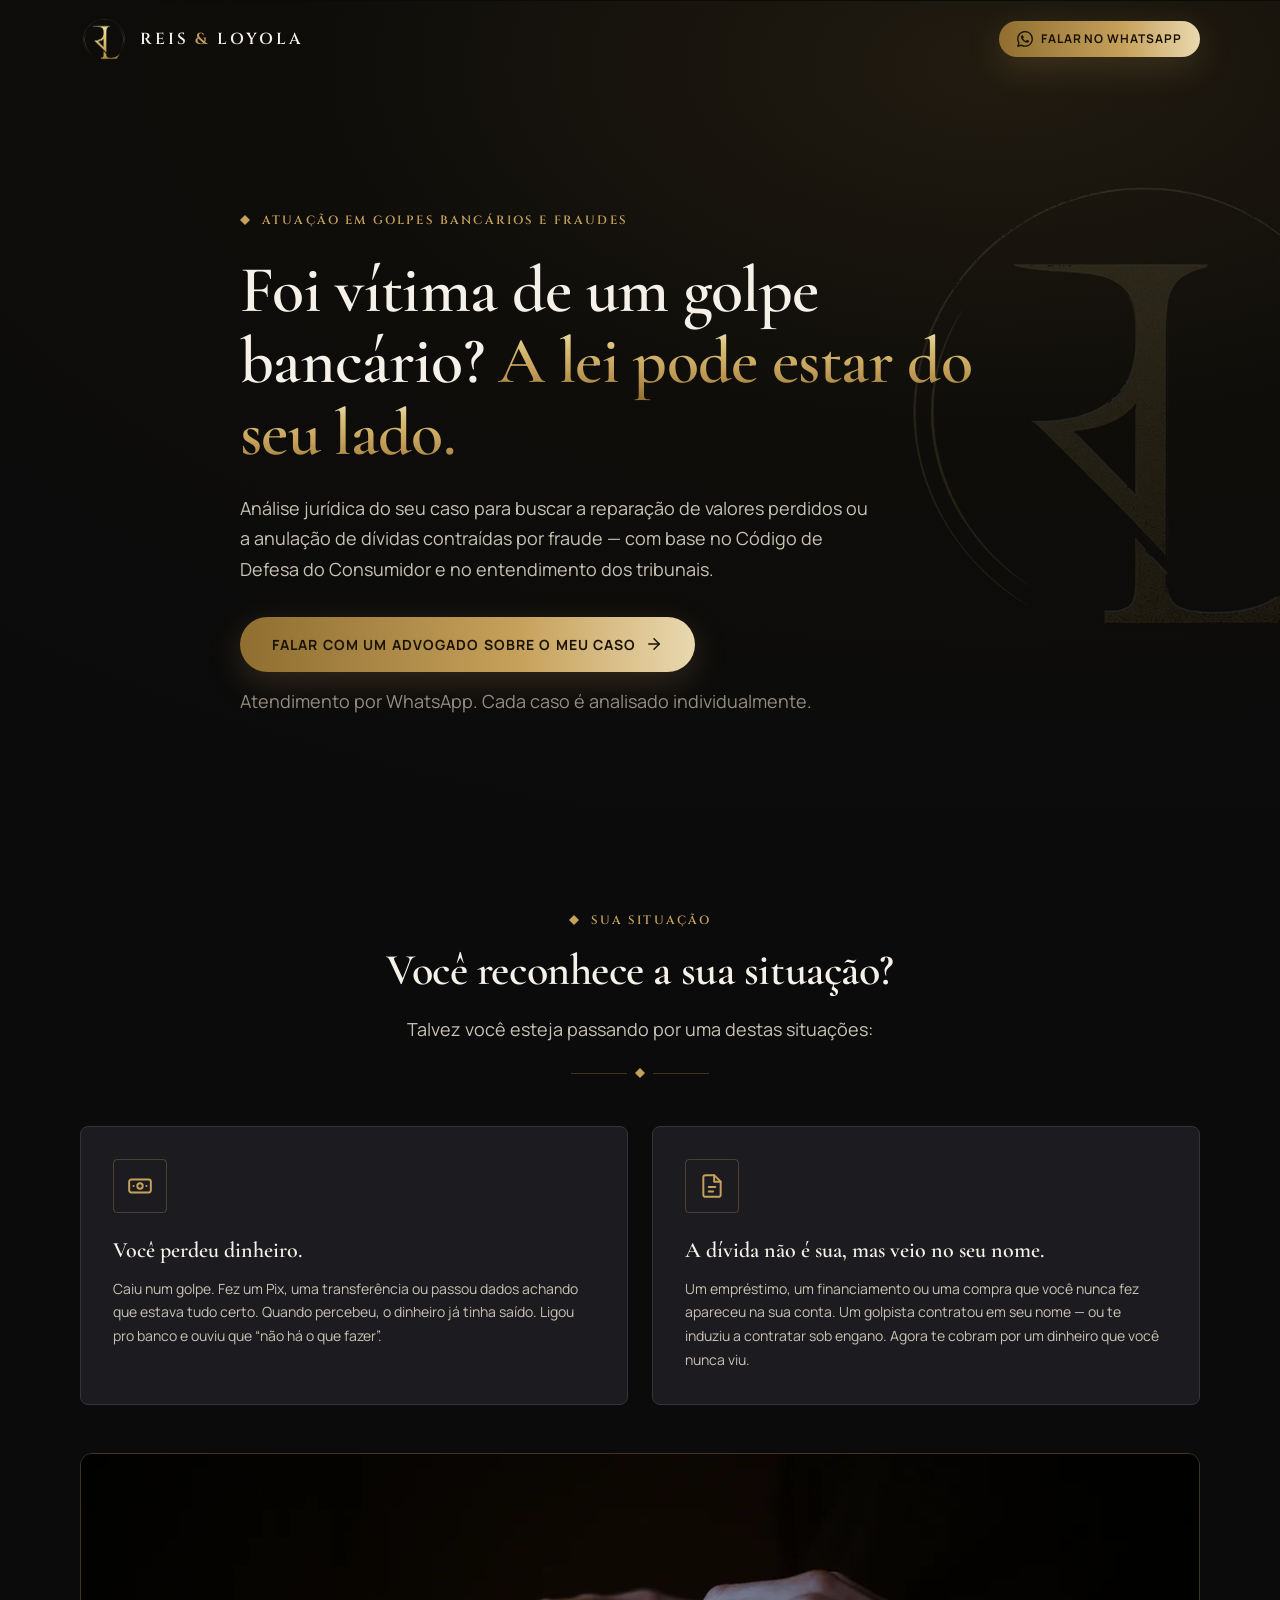
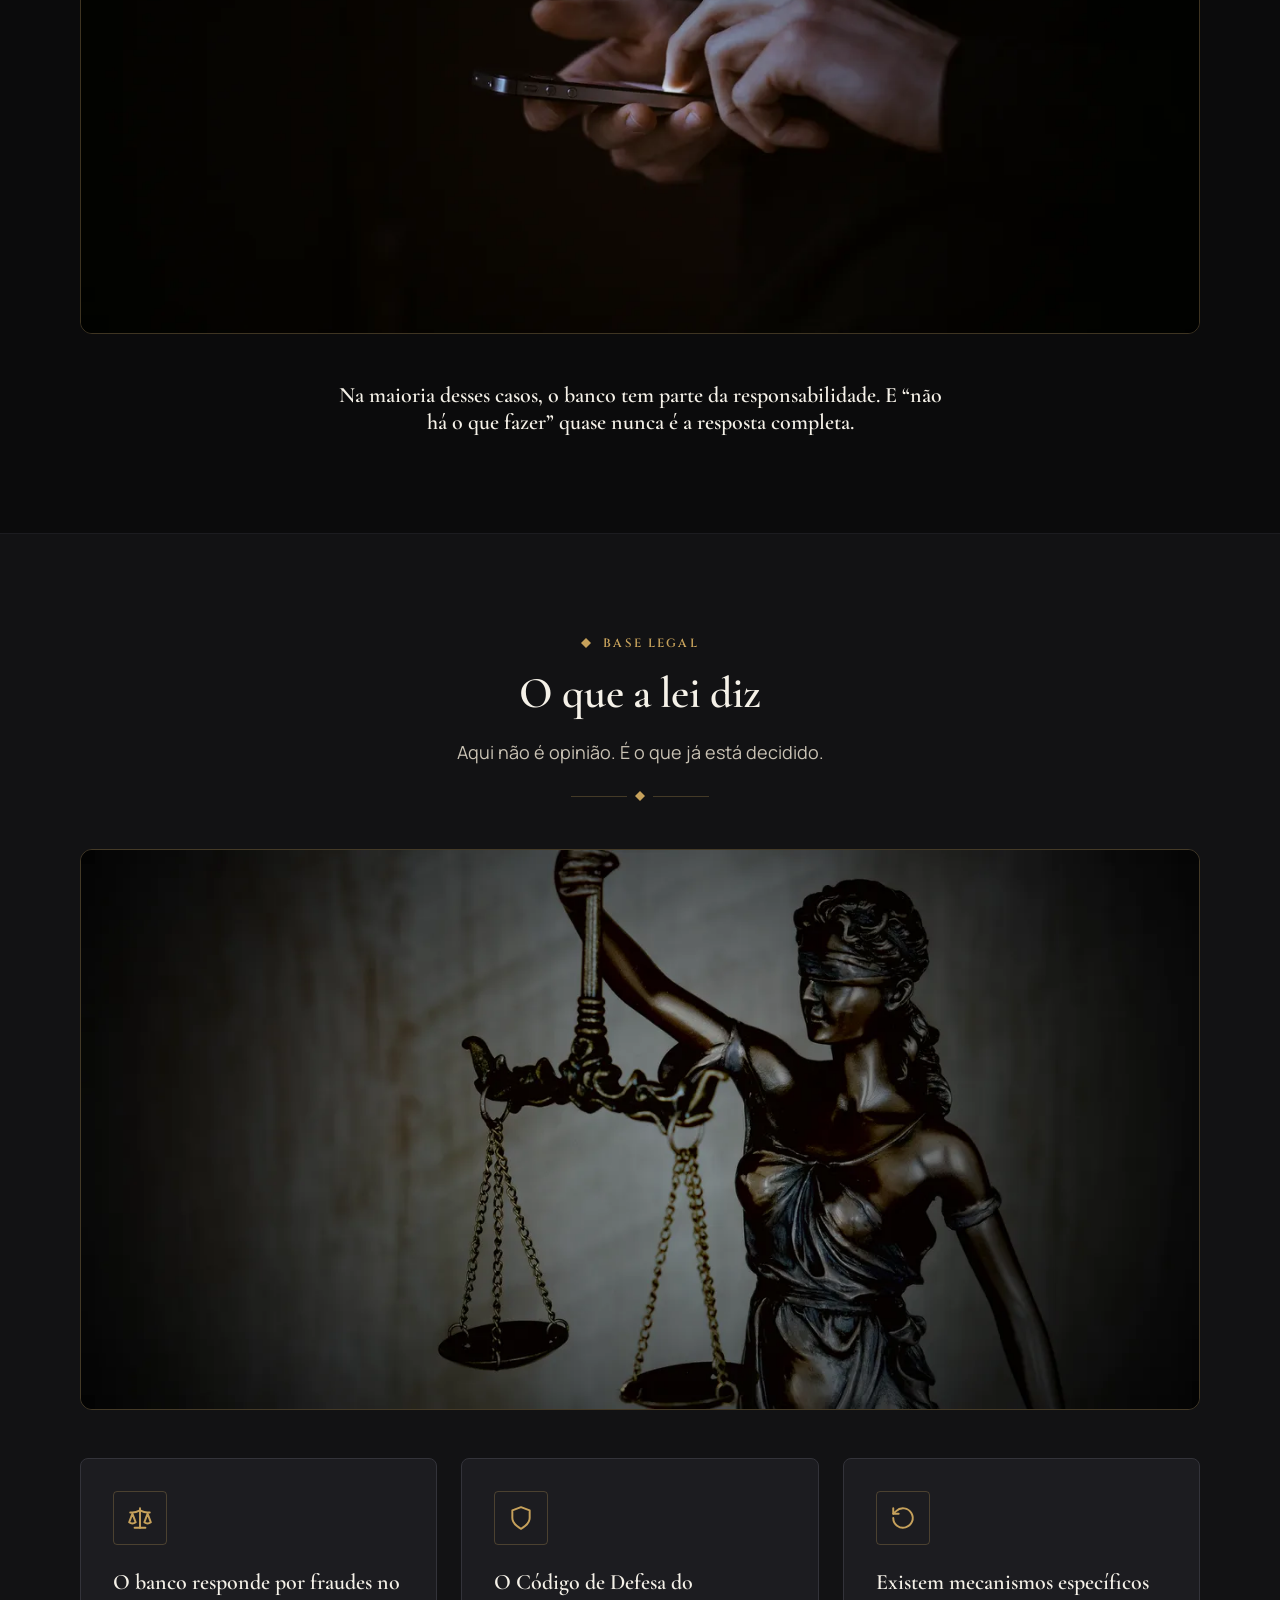
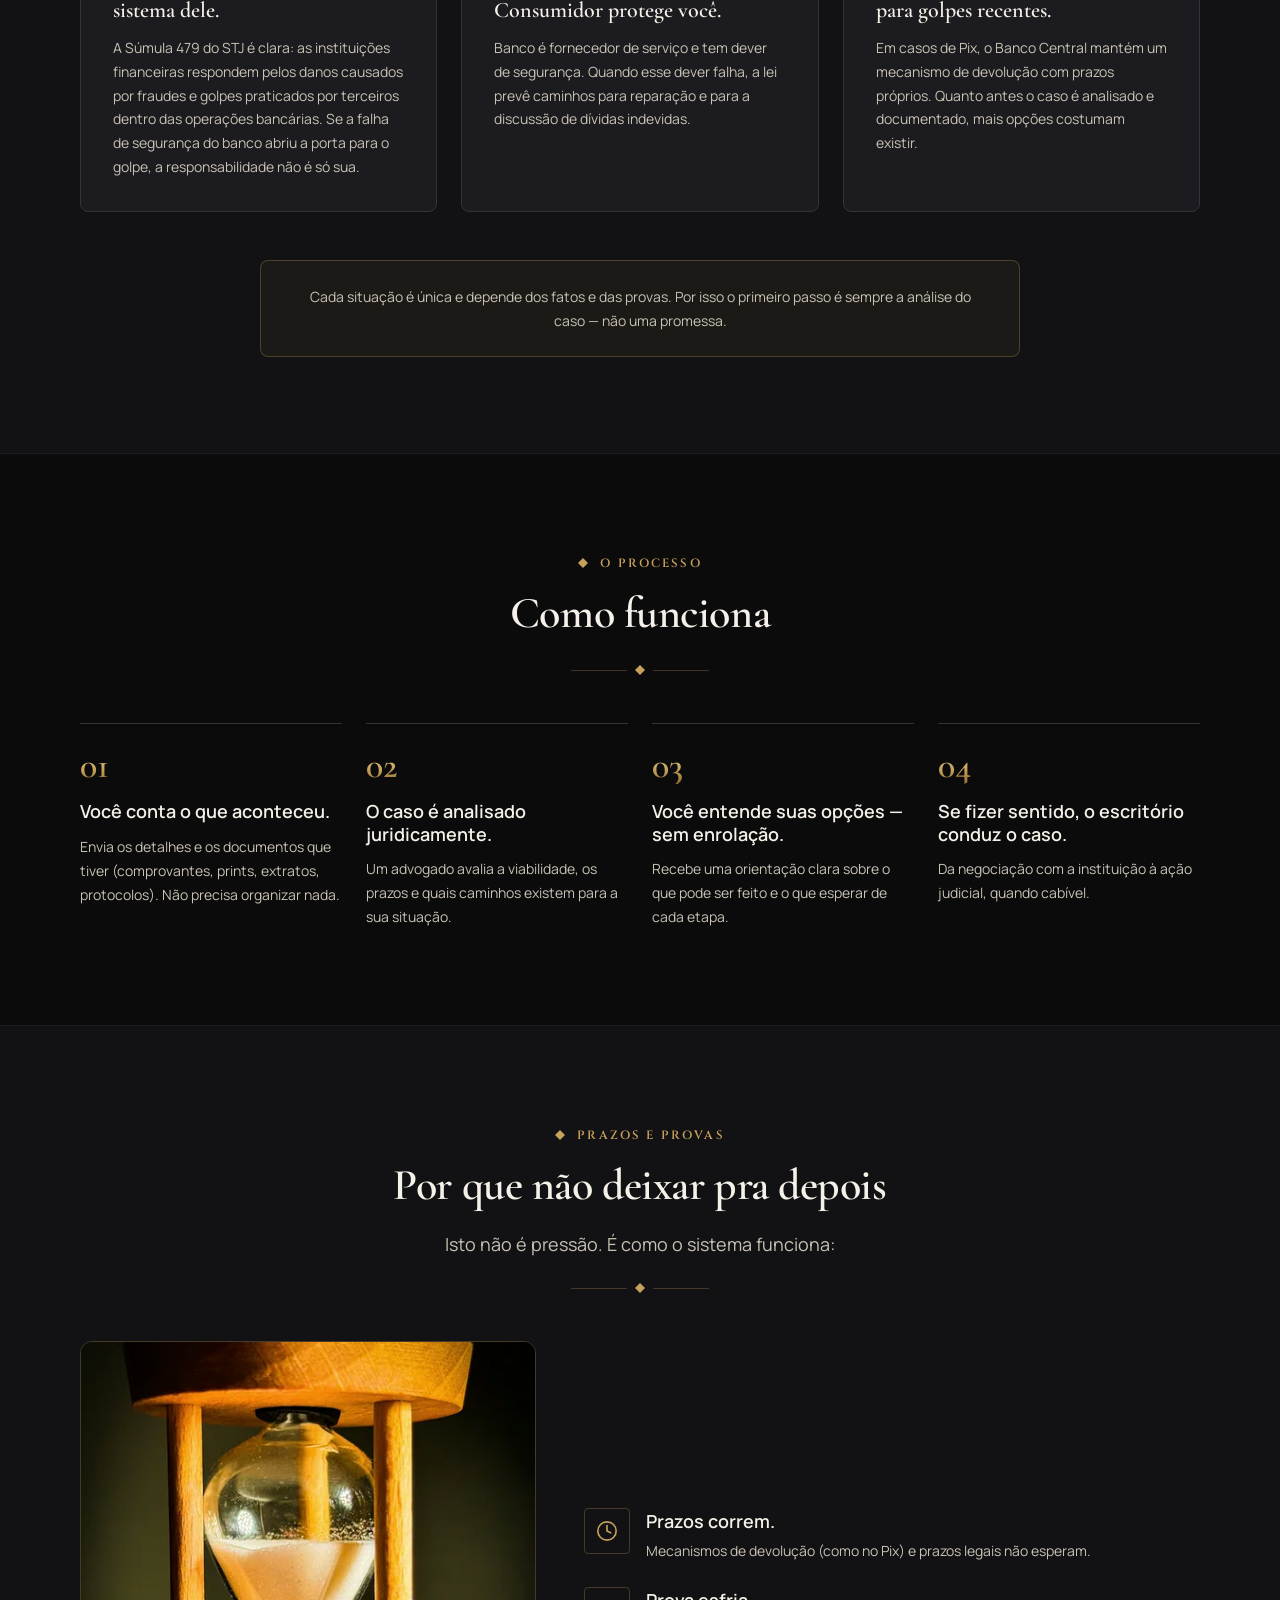
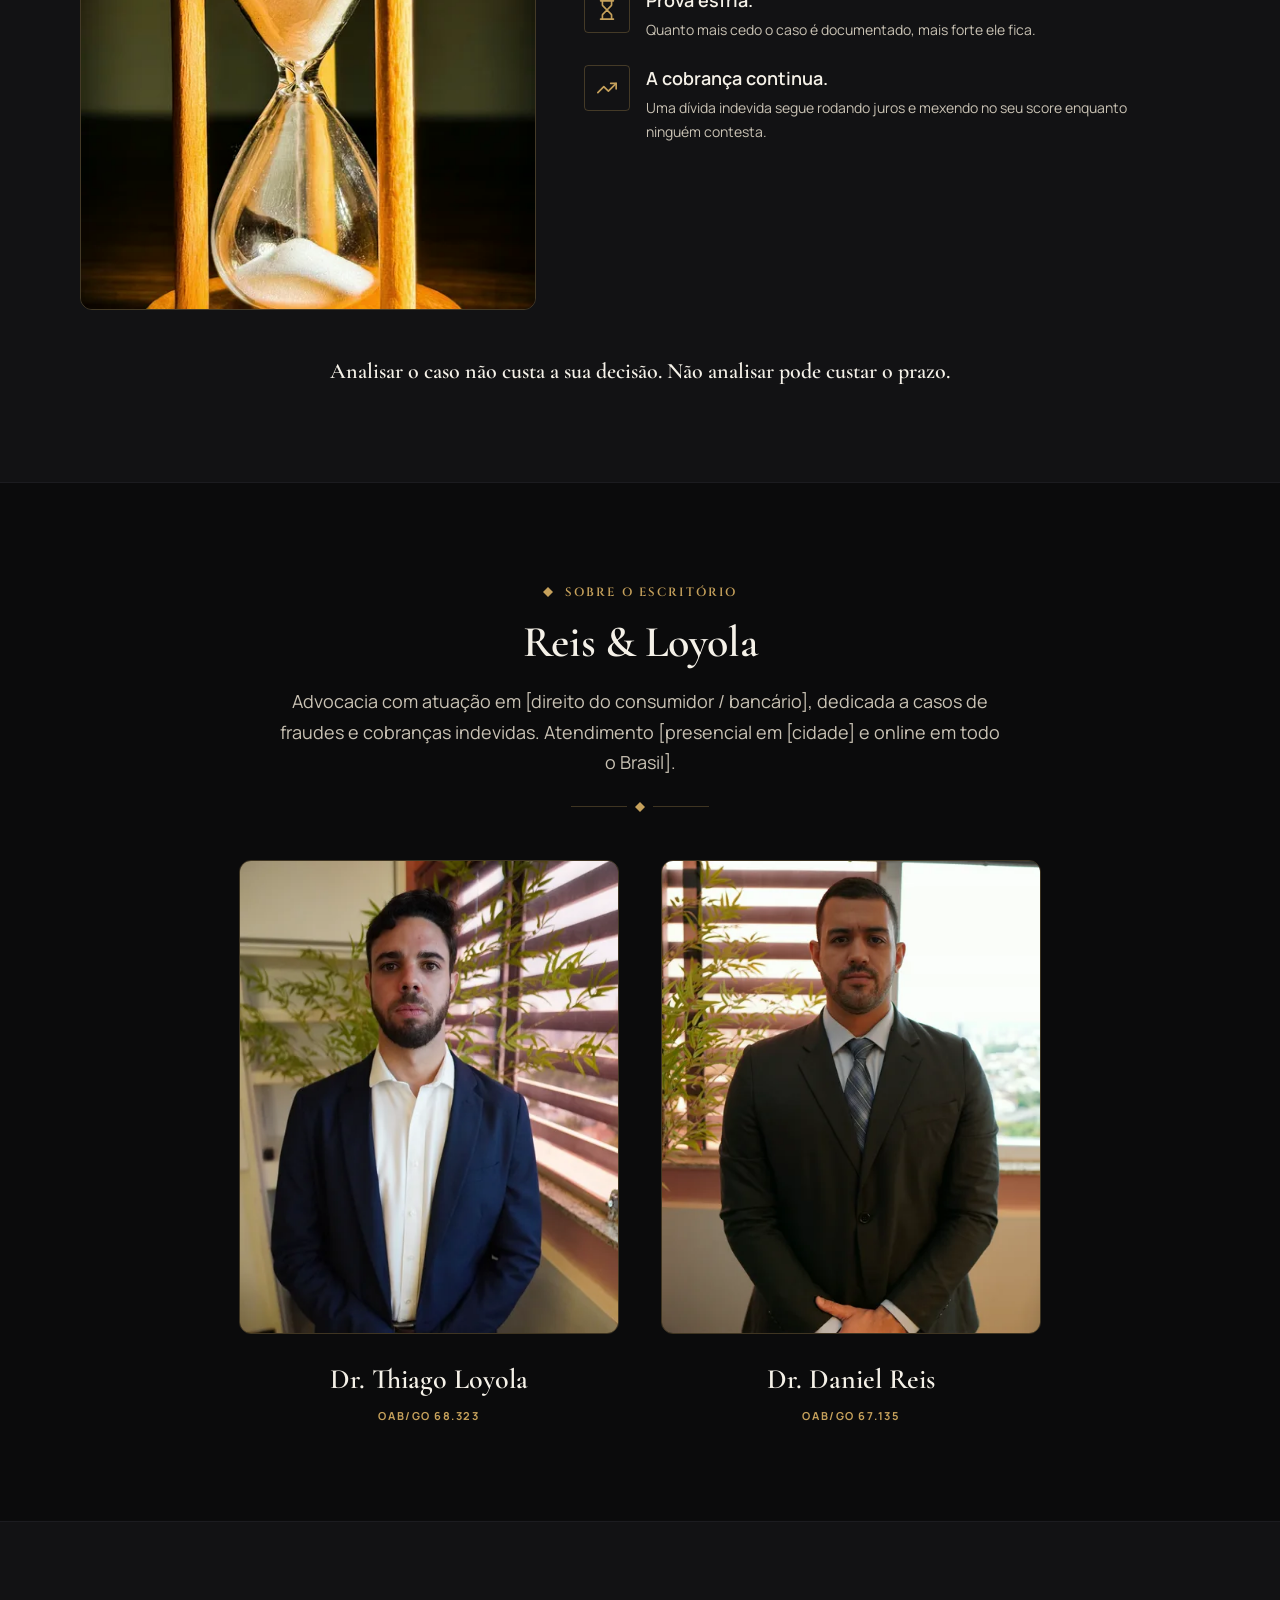
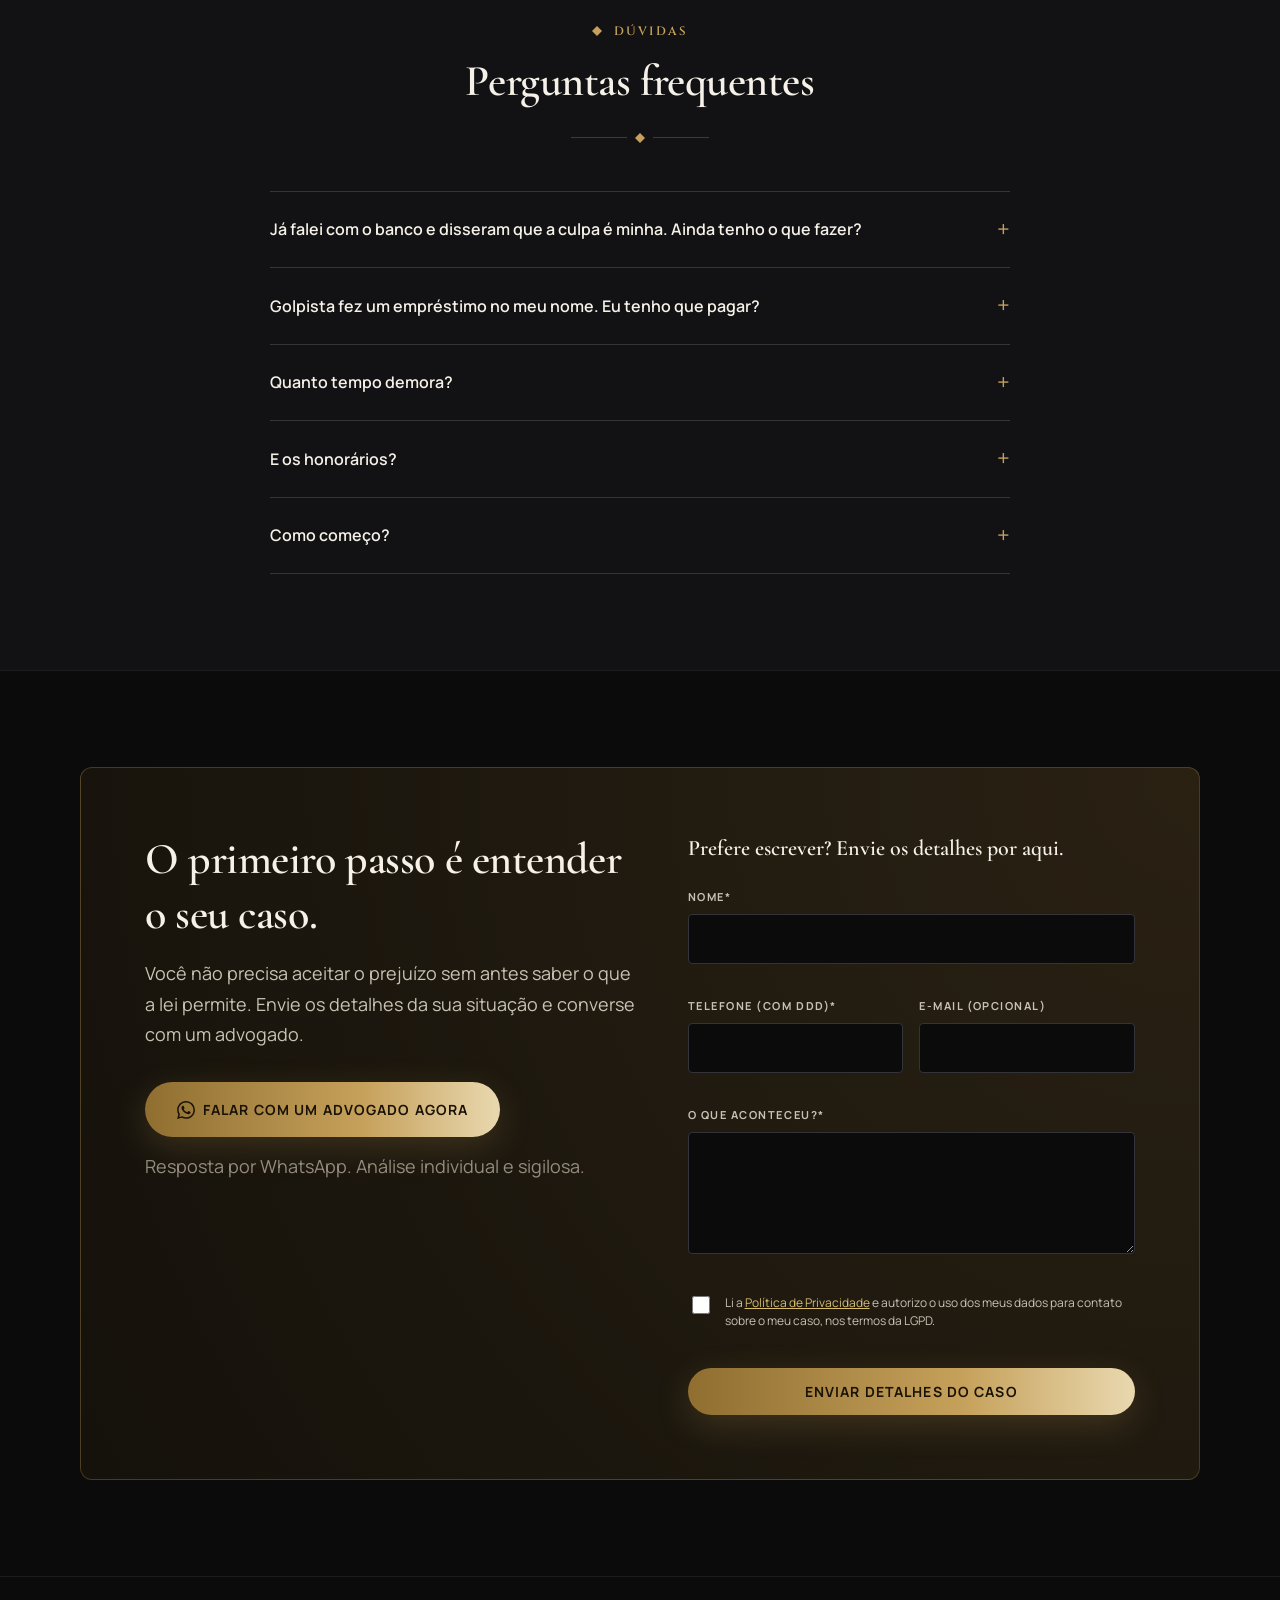
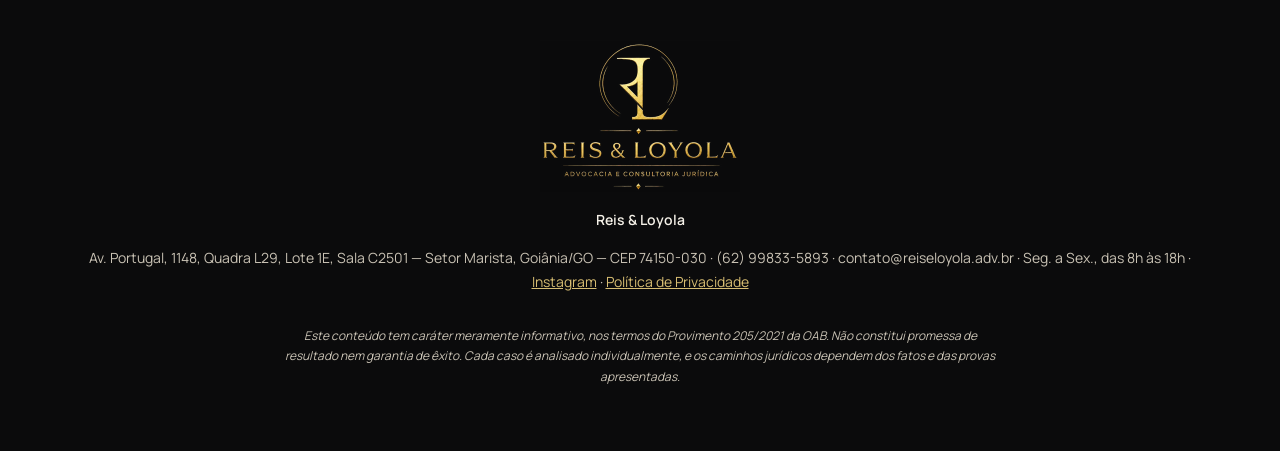
==== site/index.html @ 4042c08b "LP Reis & Loyola — landing page estática (site/) + config Vercel Landing page de conversão (Google A" ====
<!DOCTYPE html>
<html lang="pt-BR">
<head>
  <meta charset="UTF-8">
  <meta name="viewport" content="width=device-width, initial-scale=1">

  <title>Golpe bancário: análise jurídica do seu caso | Reis &amp; Loyola</title>
  <meta name="description" content="Análise jurídica para vítimas de golpes bancários: reparação de valores perdidos e anulação de dívidas contraídas por fraude, com base no Código de Defesa do Consumidor.">

  <!-- Open Graph — após publicar, troque as URLs relativas pela URL absoluta do domínio -->
  <meta property="og:type" content="website">
  <meta property="og:locale" content="pt_BR">
  <meta property="og:site_name" content="Reis & Loyola — Advocacia e Consultoria Jurídica">
  <meta property="og:title" content="Golpe bancário e dívida por fraude: análise jurídica | Reis & Loyola">
  <meta property="og:description" content="Análise jurídica para vítimas de golpes bancários: reparação de valores perdidos e anulação de dívidas contraídas por fraude.">
  <meta property="og:image" content="assets/img/og-image.jpg">
  <meta name="twitter:card" content="summary_large_image">
  <!-- <link rel="canonical" href="[URL_CANONICA_DO_DOMINIO]"> — descomente e preencha após publicar -->

  <link rel="icon" type="image/png" sizes="32x32" href="assets/favicon/favicon-32.png">
  <link rel="icon" type="image/png" sizes="16x16" href="assets/favicon/favicon-16.png">
  <link rel="apple-touch-icon" href="assets/favicon/apple-touch-icon.png">

  <link rel="preconnect" href="https://fonts.googleapis.com">
  <link rel="preconnect" href="https://fonts.gstatic.com" crossorigin>
  <!-- Fontes carregadas sem bloquear a renderização (o texto pinta no fallback ajustado) -->
  <link rel="preload" as="style" href="https://fonts.googleapis.com/css2?family=Cinzel:wght@600&family=Cormorant+Garamond:wght@600&family=Manrope:wght@400;600;700&display=swap">
  <link rel="stylesheet" href="https://fonts.googleapis.com/css2?family=Cinzel:wght@600&family=Cormorant+Garamond:wght@600&family=Manrope:wght@400;600;700&display=swap" media="print" onload="this.media='all'">
  <noscript><link rel="stylesheet" href="https://fonts.googleapis.com/css2?family=Cinzel:wght@600&family=Cormorant+Garamond:wght@600&family=Manrope:wght@400;600;700&display=swap"></noscript>

  <link rel="stylesheet" href="css/tokens.css">
  <link rel="stylesheet" href="css/styles.css">

  <script>document.documentElement.classList.add("js");</script>
  <script src="config.js" defer></script>
  <script src="js/main.js" defer></script>
</head>
<body>
  <!-- GTM (noscript): descomente e substitua GTM_ID quando configurar o Google Tag Manager.
  <noscript><iframe src="https://www.googletagmanager.com/ns.html?id=GTM_ID"
    height="0" width="0" style="display:none;visibility:hidden"></iframe></noscript>
  -->

  <a class="skip-link" href="#conteudo">Ir para o conteúdo</a>

  <header class="site-header">
    <div class="container site-header__inner">
      <a class="site-header__brand" href="#inicio" aria-label="Reis e Loyola — início">
        <img src="assets/img/logo-symbol-96.png" alt="" width="48" height="47">
        <span class="site-header__wordmark">Reis <em>&amp;</em> Loyola</span>
      </a>
      <a class="btn btn--primary btn--sm" href="#" data-wa-link data-wa-location="header" target="_blank" rel="noopener">
        <svg aria-hidden="true" focusable="false" width="16" height="16" viewBox="0 0 24 24" fill="currentColor"><path d="M17.472 14.382c-.297-.149-1.758-.867-2.03-.967-.273-.099-.471-.148-.67.15-.197.297-.767.966-.94 1.164-.173.199-.347.223-.644.075-.297-.15-1.255-.463-2.39-1.475-.883-.788-1.48-1.761-1.653-2.059-.173-.297-.018-.458.13-.606.134-.133.297-.347.446-.52.149-.174.198-.298.298-.497.099-.198.05-.371-.025-.52-.075-.149-.669-1.612-.916-2.207-.242-.579-.487-.5-.669-.51-.173-.008-.371-.01-.57-.01-.198 0-.52.074-.792.372-.272.297-1.04 1.016-1.04 2.479 0 1.462 1.065 2.875 1.213 3.074.149.198 2.096 3.2 5.077 4.487.709.306 1.262.489 1.694.625.712.227 1.36.195 1.871.118.571-.085 1.758-.719 2.006-1.413.248-.694.248-1.289.173-1.413-.074-.124-.272-.198-.57-.347m-5.421 7.403h-.004a9.87 9.87 0 0 1-5.031-1.378l-.361-.214-3.741.982.998-3.648-.235-.374a9.86 9.86 0 0 1-1.51-5.26c.001-5.45 4.436-9.884 9.888-9.884 2.64 0 5.122 1.03 6.988 2.898a9.825 9.825 0 0 1 2.893 6.994c-.003 5.45-4.437 9.884-9.885 9.884m8.413-18.297A11.815 11.815 0 0 0 12.05 0C5.495 0 .16 5.335.157 11.892c0 2.096.547 4.142 1.588 5.945L.057 24l6.305-1.654a11.882 11.882 0 0 0 5.683 1.448h.005c6.554 0 11.89-5.335 11.893-11.893a11.821 11.821 0 0 0-3.48-8.413Z"/></svg>
        Falar no WhatsApp
      </a>
    </div>
  </header>

  <main id="conteudo">

    <!-- ============ HERO ============ -->
    <section class="hero" id="inicio">
      <img class="hero__watermark" src="assets/img/logo-symbol-640.webp" alt="" width="640" height="621" loading="lazy" decoding="async" aria-hidden="true">
      <div class="container hero__inner">
        <p class="eyebrow">
          <svg aria-hidden="true" focusable="false" width="10" height="10" viewBox="0 0 12 12"><path d="M6 0l6 6-6 6-6-6z" fill="currentColor"/></svg>
          Atuação em golpes bancários e fraudes
        </p>
        <h1 class="hero__title">Foi vítima de um golpe bancário? <span class="gold-text">A lei pode estar do seu lado.</span></h1>
        <p class="hero__lead">Análise jurídica do seu caso para buscar a reparação de valores perdidos ou a anulação de dívidas contraídas por fraude — com base no Código de Defesa do Consumidor e no entendimento dos tribunais.</p>
        <div class="hero__actions">
          <a class="btn btn--primary btn--lg" href="#" data-wa-link data-wa-location="hero" target="_blank" rel="noopener">
            Falar com um advogado sobre o meu caso
            <svg aria-hidden="true" focusable="false" width="18" height="18" viewBox="0 0 24 24" fill="none" stroke="currentColor" stroke-width="2" stroke-linecap="round" stroke-linejoin="round"><line x1="5" y1="12" x2="19" y2="12"/><polyline points="12 5 19 12 12 19"/></svg>
          </a>
        </div>
        <p class="hero__micro">Atendimento por WhatsApp. Cada caso é analisado individualmente.</p>
      </div>
    </section>

    <!-- ============ VOCÊ RECONHECE A SUA SITUAÇÃO? ============ -->
    <section class="section" id="situacao">
      <div class="container">
        <div class="section__head reveal">
          <p class="eyebrow eyebrow--center">
            <svg aria-hidden="true" focusable="false" width="10" height="10" viewBox="0 0 12 12"><path d="M6 0l6 6-6 6-6-6z" fill="currentColor"/></svg>
            Sua situação
          </p>
          <h2 class="section__title">Você reconhece a sua situação?</h2>
          <p class="section__intro">Talvez você esteja passando por uma destas situações:</p>
          <div class="divider-diamond" aria-hidden="true"><span></span><svg width="10" height="10" viewBox="0 0 12 12"><path d="M6 0l6 6-6 6-6-6z" fill="currentColor"/></svg><span></span></div>
        </div>
        <div class="grid grid--2">
          <article class="card reveal">
            <div class="card__icon">
              <svg aria-hidden="true" focusable="false" width="26" height="26" viewBox="0 0 24 24" fill="none" stroke="currentColor" stroke-width="1.8" stroke-linecap="round" stroke-linejoin="round"><rect x="2" y="6" width="20" height="12" rx="2"/><circle cx="12" cy="12" r="2.5"/><path d="M6 12h.01M18 12h.01"/></svg>
            </div>
            <h3 class="card__title">Você perdeu dinheiro.</h3>
            <p class="card__text">Caiu num golpe. Fez um Pix, uma transferência ou passou dados achando que estava tudo certo. Quando percebeu, o dinheiro já tinha saído. Ligou pro banco e ouviu que “não há o que fazer”.</p>
          </article>
          <article class="card reveal" data-delay="90">
            <div class="card__icon">
              <svg aria-hidden="true" focusable="false" width="26" height="26" viewBox="0 0 24 24" fill="none" stroke="currentColor" stroke-width="1.8" stroke-linecap="round" stroke-linejoin="round"><path d="M14 2H6a2 2 0 0 0-2 2v16a2 2 0 0 0 2 2h12a2 2 0 0 0 2-2V8z"/><polyline points="14 2 14 8 20 8"/><line x1="9" y1="13" x2="15" y2="13"/><line x1="9" y1="17" x2="13" y2="17"/></svg>
            </div>
            <h3 class="card__title">A dívida não é sua, mas veio no seu nome.</h3>
            <p class="card__text">Um empréstimo, um financiamento ou uma compra que você nunca fez apareceu na sua conta. Um golpista contratou em seu nome — ou te induziu a contratar sob engano. Agora te cobram por um dinheiro que você nunca viu.</p>
          </article>
        </div>
        <!-- Foto: Unsplash (licença Unsplash, uso comercial livre) — photo-1423784346385-c1d4dac9893a -->
        <figure class="section-visual reveal">
          <picture>
            <source type="image/webp" srcset="assets/img/situacao-768.webp 768w, assets/img/situacao-1280.webp 1280w, assets/img/situacao-1920.webp 1920w" sizes="(min-width: 1200px) 1120px, calc(100vw - 40px)">
            <img src="assets/img/situacao-1280.jpg" alt="Mãos digitando em um celular no escuro" width="1280" height="548" loading="lazy" decoding="async">
          </picture>
        </figure>
        <p class="section__closer reveal">Na maioria desses casos, o banco tem parte da responsabilidade. E “não há o que fazer” quase nunca é a resposta completa.</p>
      </div>
    </section>

    <!-- ============ O QUE A LEI DIZ ============ -->
    <section class="section section--surface" id="direitos">
      <div class="container">
        <div class="section__head reveal">
          <p class="eyebrow eyebrow--center">
            <svg aria-hidden="true" focusable="false" width="10" height="10" viewBox="0 0 12 12"><path d="M6 0l6 6-6 6-6-6z" fill="currentColor"/></svg>
            Base legal
          </p>
          <h2 class="section__title">O que a lei diz</h2>
          <p class="section__intro">Aqui não é opinião. É o que já está decidido.</p>
          <div class="divider-diamond" aria-hidden="true"><span></span><svg width="10" height="10" viewBox="0 0 12 12"><path d="M6 0l6 6-6 6-6-6z" fill="currentColor"/></svg><span></span></div>
        </div>
        <!-- Foto: Unsplash (licença Unsplash, uso comercial livre) — photo-1589829545856-d10d557cf95f, tratamento dark aplicado -->
        <figure class="section-visual section-visual--lead reveal">
          <picture>
            <source type="image/webp" srcset="assets/img/justica-768.webp 768w, assets/img/justica-1280.webp 1280w, assets/img/justica-1920.webp 1920w" sizes="(min-width: 1200px) 1120px, calc(100vw - 40px)">
            <img class="section-visual__img--justica" src="assets/img/justica-1280.jpg" alt="Estátua de Têmis com a balança da Justiça em bronze" width="1280" height="640" loading="lazy" decoding="async">
          </picture>
        </figure>
        <div class="grid grid--3">
          <article class="card reveal">
            <div class="card__icon">
              <svg aria-hidden="true" focusable="false" width="26" height="26" viewBox="0 0 24 24" fill="none" stroke="currentColor" stroke-width="1.8" stroke-linecap="round" stroke-linejoin="round"><path d="M16 16l3-8 3 8c-.87.65-1.92 1-3 1s-2.13-.35-3-1zM2 16l3-8 3 8c-.87.65-1.92 1-3 1s-2.13-.35-3-1z"/><path d="M7 21h10"/><path d="M12 3v18"/><path d="M3 7h2c2 0 5-1 7-2 2 1 5 2 7 2h2"/></svg>
            </div>
            <h3 class="card__title">O banco responde por fraudes no sistema dele.</h3>
            <p class="card__text">A Súmula 479 do STJ é clara: as instituições financeiras respondem pelos danos causados por fraudes e golpes praticados por terceiros dentro das operações bancárias. Se a falha de segurança do banco abriu a porta para o golpe, a responsabilidade não é só sua.</p>
          </article>
          <article class="card reveal" data-delay="90">
            <div class="card__icon">
              <svg aria-hidden="true" focusable="false" width="26" height="26" viewBox="0 0 24 24" fill="none" stroke="currentColor" stroke-width="1.8" stroke-linecap="round" stroke-linejoin="round"><path d="M12 22s8-4 8-10V5l-8-3-8 3v7c0 6 8 10 8 10z"/></svg>
            </div>
            <h3 class="card__title">O Código de Defesa do Consumidor protege você.</h3>
            <p class="card__text">Banco é fornecedor de serviço e tem dever de segurança. Quando esse dever falha, a lei prevê caminhos para reparação e para a discussão de dívidas indevidas.</p>
          </article>
          <article class="card reveal" data-delay="180">
            <div class="card__icon">
              <svg aria-hidden="true" focusable="false" width="26" height="26" viewBox="0 0 24 24" fill="none" stroke="currentColor" stroke-width="1.8" stroke-linecap="round" stroke-linejoin="round"><path d="M3 12a9 9 0 1 0 2.64-6.36L3 8"/><polyline points="3 3 3 8 8 8"/></svg>
            </div>
            <h3 class="card__title">Existem mecanismos específicos para golpes recentes.</h3>
            <p class="card__text">Em casos de Pix, o Banco Central mantém um mecanismo de devolução com prazos próprios. Quanto antes o caso é analisado e documentado, mais opções costumam existir.</p>
          </article>
        </div>
        <aside class="note reveal">
          <p>Cada situação é única e depende dos fatos e das provas. Por isso o primeiro passo é sempre a análise do caso — não uma promessa.</p>
        </aside>
      </div>
    </section>

    <!-- ============ COMO FUNCIONA ============ -->
    <section class="section" id="como-funciona">
      <div class="container">
        <div class="section__head reveal">
          <p class="eyebrow eyebrow--center">
            <svg aria-hidden="true" focusable="false" width="10" height="10" viewBox="0 0 12 12"><path d="M6 0l6 6-6 6-6-6z" fill="currentColor"/></svg>
            O processo
          </p>
          <h2 class="section__title">Como funciona</h2>
          <div class="divider-diamond" aria-hidden="true"><span></span><svg width="10" height="10" viewBox="0 0 12 12"><path d="M6 0l6 6-6 6-6-6z" fill="currentColor"/></svg><span></span></div>
        </div>
        <ol class="steps grid grid--4">
          <li class="step reveal">
            <span class="step__num" aria-hidden="true">01</span>
            <h3 class="step__title">Você conta o que aconteceu.</h3>
            <p class="step__text">Envia os detalhes e os documentos que tiver (comprovantes, prints, extratos, protocolos). Não precisa organizar nada.</p>
          </li>
          <li class="step reveal" data-delay="90">
            <span class="step__num" aria-hidden="true">02</span>
            <h3 class="step__title">O caso é analisado juridicamente.</h3>
            <p class="step__text">Um advogado avalia a viabilidade, os prazos e quais caminhos existem para a sua situação.</p>
          </li>
          <li class="step reveal" data-delay="180">
            <span class="step__num" aria-hidden="true">03</span>
            <h3 class="step__title">Você entende suas opções — sem enrolação.</h3>
            <p class="step__text">Recebe uma orientação clara sobre o que pode ser feito e o que esperar de cada etapa.</p>
          </li>
          <li class="step reveal" data-delay="270">
            <span class="step__num" aria-hidden="true">04</span>
            <h3 class="step__title">Se fizer sentido, o escritório conduz o caso.</h3>
            <p class="step__text">Da negociação com a instituição à ação judicial, quando cabível.</p>
          </li>
        </ol>
      </div>
    </section>

    <!-- ============ POR QUE NÃO DEIXAR PRA DEPOIS ============ -->
    <section class="section section--surface" id="por-que-agir">
      <div class="container">
        <div class="section__head reveal">
          <p class="eyebrow eyebrow--center">
            <svg aria-hidden="true" focusable="false" width="10" height="10" viewBox="0 0 12 12"><path d="M6 0l6 6-6 6-6-6z" fill="currentColor"/></svg>
            Prazos e provas
          </p>
          <h2 class="section__title">Por que não deixar pra depois</h2>
          <p class="section__intro">Isto não é pressão. É como o sistema funciona:</p>
          <div class="divider-diamond" aria-hidden="true"><span></span><svg width="10" height="10" viewBox="0 0 12 12"><path d="M6 0l6 6-6 6-6-6z" fill="currentColor"/></svg><span></span></div>
        </div>
        <div class="split">
          <!-- Foto: Unsplash (licença Unsplash, uso comercial livre) — photo-1728677742573-a1295084f955 -->
          <figure class="split__media reveal">
            <picture>
              <source type="image/webp" srcset="assets/img/tempo-480.webp 480w, assets/img/tempo-960.webp 960w" sizes="(min-width: 900px) 460px, calc(100vw - 40px)">
              <img src="assets/img/tempo-768.jpg" alt="Ampulheta com areia escorrendo, iluminada em tons dourados" width="768" height="960" loading="lazy" decoding="async">
            </picture>
          </figure>
          <ul class="reasons">
          <li class="reason reveal">
            <div class="reason__icon">
              <svg aria-hidden="true" focusable="false" width="22" height="22" viewBox="0 0 24 24" fill="none" stroke="currentColor" stroke-width="1.8" stroke-linecap="round" stroke-linejoin="round"><circle cx="12" cy="12" r="10"/><polyline points="12 6 12 12 16 14"/></svg>
            </div>
            <div>
              <h3 class="reason__title">Prazos correm.</h3>
              <p class="reason__text">Mecanismos de devolução (como no Pix) e prazos legais não esperam.</p>
            </div>
          </li>
          <li class="reason reveal" data-delay="90">
            <div class="reason__icon">
              <svg aria-hidden="true" focusable="false" width="22" height="22" viewBox="0 0 24 24" fill="none" stroke="currentColor" stroke-width="1.8" stroke-linecap="round" stroke-linejoin="round"><path d="M5 22h14"/><path d="M5 2h14"/><path d="M17 22v-4.172a2 2 0 0 0-.586-1.414L12 12l-4.414 4.414A2 2 0 0 0 7 17.828V22"/><path d="M7 2v4.172a2 2 0 0 0 .586 1.414L12 12l4.414-4.414A2 2 0 0 0 17 6.172V2"/></svg>
            </div>
            <div>
              <h3 class="reason__title">Prova esfria.</h3>
              <p class="reason__text">Quanto mais cedo o caso é documentado, mais forte ele fica.</p>
            </div>
          </li>
          <li class="reason reveal" data-delay="180">
            <div class="reason__icon">
              <svg aria-hidden="true" focusable="false" width="22" height="22" viewBox="0 0 24 24" fill="none" stroke="currentColor" stroke-width="1.8" stroke-linecap="round" stroke-linejoin="round"><polyline points="22 7 13.5 15.5 8.5 10.5 2 17"/><polyline points="16 7 22 7 22 13"/></svg>
            </div>
            <div>
              <h3 class="reason__title">A cobrança continua.</h3>
              <p class="reason__text">Uma dívida indevida segue rodando juros e mexendo no seu score enquanto ninguém contesta.</p>
            </div>
          </li>
        </ul>
        </div>
        <p class="section__closer reveal">Analisar o caso não custa a sua decisão. Não analisar pode custar o prazo.</p>
      </div>
    </section>

    <!-- ============ SOBRE O ESCRITÓRIO ============ -->
    <section class="section" id="sobre">
      <div class="container">
        <div class="section__head reveal">
          <p class="eyebrow eyebrow--center">
            <svg aria-hidden="true" focusable="false" width="10" height="10" viewBox="0 0 12 12"><path d="M6 0l6 6-6 6-6-6z" fill="currentColor"/></svg>
            Sobre o escritório
          </p>
          <h2 class="section__title">Reis &amp; Loyola</h2>
          <p class="section__intro">Advocacia com atuação em <span data-cfg="practiceArea">[direito do consumidor / bancário]</span>, dedicada a casos de fraudes e cobranças indevidas. Atendimento <span data-cfg="coverage">[presencial em [cidade] e online em todo o Brasil]</span>.</p>
          <div class="divider-diamond" aria-hidden="true"><span></span><svg width="10" height="10" viewBox="0 0 12 12"><path d="M6 0l6 6-6 6-6-6z" fill="currentColor"/></svg><span></span></div>
        </div>
        <div class="grid grid--2 lawyers">
          <article class="lawyer reveal">
            <picture>
              <source type="image/webp" srcset="assets/img/thiago-480.webp?v=2 480w, assets/img/thiago-768.webp?v=2 768w" sizes="(min-width: 768px) 380px, 82vw">
              <img class="lawyer__photo" src="assets/img/thiago-768.jpg?v=2" alt="Retrato profissional do advogado Thiago Loyola" width="768" height="960" loading="lazy" decoding="async">
            </picture>
            <h3 class="lawyer__name" data-cfg="lawyers.thiago.name">Dr. Thiago Loyola</h3>
            <p class="lawyer__oab" data-cfg="lawyers.thiago.oab">OAB/[UF] [nº]</p>
          </article>
          <article class="lawyer reveal" data-delay="90">
            <picture>
              <source type="image/webp" srcset="assets/img/daniel-480.webp?v=2 480w, assets/img/daniel-768.webp?v=2 768w" sizes="(min-width: 768px) 380px, 82vw">
              <img class="lawyer__photo" src="assets/img/daniel-768.jpg?v=2" alt="Retrato profissional do advogado Daniel Reis" width="768" height="960" loading="lazy" decoding="async">
            </picture>
            <h3 class="lawyer__name" data-cfg="lawyers.daniel.name">Dr. Daniel Reis</h3>
            <p class="lawyer__oab" data-cfg="lawyers.daniel.oab">OAB/[UF] [nº]</p>
          </article>
        </div>
      </div>
    </section>

    <!-- ============ PERGUNTAS FREQUENTES ============ -->
    <section class="section section--surface" id="faq">
      <div class="container container--narrow">
        <div class="section__head reveal">
          <p class="eyebrow eyebrow--center">
            <svg aria-hidden="true" focusable="false" width="10" height="10" viewBox="0 0 12 12"><path d="M6 0l6 6-6 6-6-6z" fill="currentColor"/></svg>
            Dúvidas
          </p>
          <h2 class="section__title">Perguntas frequentes</h2>
          <div class="divider-diamond" aria-hidden="true"><span></span><svg width="10" height="10" viewBox="0 0 12 12"><path d="M6 0l6 6-6 6-6-6z" fill="currentColor"/></svg><span></span></div>
        </div>
        <div class="faq reveal">
          <div class="faq__item">
            <h3><button class="faq__question" type="button" aria-expanded="false" aria-controls="faq-a1" id="faq-q1">Já falei com o banco e disseram que a culpa é minha. Ainda tenho o que fazer?<span class="faq__icon" aria-hidden="true">+</span></button></h3>
            <section class="faq__answer" id="faq-a1" aria-labelledby="faq-q1"><div class="faq__answer-inner"><p>Na maioria dos casos, sim. A responsabilidade do banco por falhas de segurança é reconhecida pelos tribunais, independentemente do que foi dito no atendimento. Só a análise do caso responde com precisão.</p></div></section>
          </div>
          <div class="faq__item">
            <h3><button class="faq__question" type="button" aria-expanded="false" aria-controls="faq-a2" id="faq-q2">Golpista fez um empréstimo no meu nome. Eu tenho que pagar?<span class="faq__icon" aria-hidden="true">+</span></button></h3>
            <section class="faq__answer" id="faq-a2" aria-labelledby="faq-q2"><div class="faq__answer-inner"><p>Dívidas contraídas por fraude podem ser questionadas judicialmente. Existe caminho para pedir a declaração de que a dívida é inexistente e discutir a reparação. Depende das provas e dos fatos.</p></div></section>
          </div>
          <div class="faq__item">
            <h3><button class="faq__question" type="button" aria-expanded="false" aria-controls="faq-a3" id="faq-q3">Quanto tempo demora?<span class="faq__icon" aria-hidden="true">+</span></button></h3>
            <section class="faq__answer" id="faq-a3" aria-labelledby="faq-q3"><div class="faq__answer-inner"><p>Varia conforme o caso e a via escolhida (negociação ou ação judicial). Isso é esclarecido na análise inicial, sem promessa vazia de prazo.</p></div></section>
          </div>
          <div class="faq__item">
            <h3><button class="faq__question" type="button" aria-expanded="false" aria-controls="faq-a4" id="faq-q4">E os honorários?<span class="faq__icon" aria-hidden="true">+</span></button></h3>
            <section class="faq__answer" id="faq-a4" aria-labelledby="faq-q4"><div class="faq__answer-inner"><p>Isso é conversado de forma transparente na análise do seu caso. [Ajustar conforme a política do escritório.]</p></div></section>
          </div>
          <div class="faq__item">
            <h3><button class="faq__question" type="button" aria-expanded="false" aria-controls="faq-a5" id="faq-q5">Como começo?<span class="faq__icon" aria-hidden="true">+</span></button></h3>
            <section class="faq__answer" id="faq-a5" aria-labelledby="faq-q5"><div class="faq__answer-inner"><p>Você clica no botão, envia os detalhes do seu caso e recebe uma orientação inicial.</p></div></section>
          </div>
        </div>
      </div>
    </section>

    <!-- ============ CTA FINAL + FORMULÁRIO ============ -->
    <section class="section" id="contato">
      <div class="container">
        <div class="cta-final reveal">
          <div class="cta-final__copy">
            <h2 class="section__title">O primeiro passo é entender o seu caso.</h2>
            <p class="cta-final__text">Você não precisa aceitar o prejuízo sem antes saber o que a lei permite. Envie os detalhes da sua situação e converse com um advogado.</p>
            <a class="btn btn--primary btn--lg" href="#" data-wa-link data-wa-location="cta_final" target="_blank" rel="noopener">
              <svg aria-hidden="true" focusable="false" width="18" height="18" viewBox="0 0 24 24" fill="currentColor"><path d="M17.472 14.382c-.297-.149-1.758-.867-2.03-.967-.273-.099-.471-.148-.67.15-.197.297-.767.966-.94 1.164-.173.199-.347.223-.644.075-.297-.15-1.255-.463-2.39-1.475-.883-.788-1.48-1.761-1.653-2.059-.173-.297-.018-.458.13-.606.134-.133.297-.347.446-.52.149-.174.198-.298.298-.497.099-.198.05-.371-.025-.52-.075-.149-.669-1.612-.916-2.207-.242-.579-.487-.5-.669-.51-.173-.008-.371-.01-.57-.01-.198 0-.52.074-.792.372-.272.297-1.04 1.016-1.04 2.479 0 1.462 1.065 2.875 1.213 3.074.149.198 2.096 3.2 5.077 4.487.709.306 1.262.489 1.694.625.712.227 1.36.195 1.871.118.571-.085 1.758-.719 2.006-1.413.248-.694.248-1.289.173-1.413-.074-.124-.272-.198-.57-.347m-5.421 7.403h-.004a9.87 9.87 0 0 1-5.031-1.378l-.361-.214-3.741.982.998-3.648-.235-.374a9.86 9.86 0 0 1-1.51-5.26c.001-5.45 4.436-9.884 9.888-9.884 2.64 0 5.122 1.03 6.988 2.898a9.825 9.825 0 0 1 2.893 6.994c-.003 5.45-4.437 9.884-9.885 9.884m8.413-18.297A11.815 11.815 0 0 0 12.05 0C5.495 0 .16 5.335.157 11.892c0 2.096.547 4.142 1.588 5.945L.057 24l6.305-1.654a11.882 11.882 0 0 0 5.683 1.448h.005c6.554 0 11.89-5.335 11.893-11.893a11.821 11.821 0 0 0-3.48-8.413Z"/></svg>
              Falar com um advogado agora
            </a>
            <p class="hero__micro">Resposta por WhatsApp. Análise individual e sigilosa.</p>
          </div>

          <div class="cta-final__form">
            <form id="form-caso" class="form" novalidate>
              <p class="form__heading">Prefere escrever? Envie os detalhes por aqui.</p>
              <div class="form__field">
                <label class="form__label" for="campo-nome">Nome*</label>
                <input class="form__input" type="text" id="campo-nome" name="nome" autocomplete="name" required aria-describedby="erro-nome">
                <span class="form__error" id="erro-nome" aria-live="polite"></span>
              </div>
              <div class="form__row">
                <div class="form__field">
                  <label class="form__label" for="campo-telefone">Telefone (com DDD)*</label>
                  <input class="form__input" type="tel" id="campo-telefone" name="telefone" inputmode="tel" autocomplete="tel" required aria-describedby="erro-telefone">
                  <span class="form__error" id="erro-telefone" aria-live="polite"></span>
                </div>
                <div class="form__field">
                  <label class="form__label" for="campo-email">E-mail (opcional)</label>
                  <input class="form__input" type="email" id="campo-email" name="email" autocomplete="email" aria-describedby="erro-email">
                  <span class="form__error" id="erro-email" aria-live="polite"></span>
                </div>
              </div>
              <div class="form__field">
                <label class="form__label" for="campo-mensagem">O que aconteceu?*</label>
                <textarea class="form__input" id="campo-mensagem" name="mensagem" rows="4" required aria-describedby="erro-mensagem"></textarea>
                <span class="form__error" id="erro-mensagem" aria-live="polite"></span>
              </div>
              <div class="form__consent">
                <input type="checkbox" id="campo-lgpd" name="lgpd" required aria-describedby="erro-lgpd">
                <label for="campo-lgpd">Li a <a data-cfg-href="privacyPolicyUrl" href="#" target="_blank" rel="noopener">Política de Privacidade</a> e autorizo o uso dos meus dados para contato sobre o meu caso, nos termos da LGPD.</label>
              </div>
              <span class="form__error" id="erro-lgpd" aria-live="polite"></span>
              <button class="btn btn--primary btn--block" type="submit">Enviar detalhes do caso</button>
            </form>
            <div class="form__success" id="form-sucesso" hidden tabindex="-1">
              <svg aria-hidden="true" focusable="false" width="34" height="34" viewBox="0 0 24 24" fill="none" stroke="currentColor" stroke-width="2" stroke-linecap="round" stroke-linejoin="round"><polyline points="20 6 9 17 4 12"/></svg>
              <p class="form__success-title">Recebemos os detalhes do seu caso.</p>
              <p class="form__success-text">As informações serão analisadas e o contato será retornado. Se preferir agilizar, chame direto no WhatsApp.</p>
              <a class="btn btn--outline" href="#" data-wa-link data-wa-location="form_success" target="_blank" rel="noopener">Chamar no WhatsApp</a>
            </div>
          </div>
        </div>
      </div>
    </section>
  </main>

  <!-- ============ RODAPÉ ============ -->
  <footer class="footer">
    <div class="container footer__inner">
      <picture>
        <source type="image/webp" srcset="assets/img/logo-full-400.webp">
        <img class="footer__logo" src="assets/img/logo-full-400.png" alt="Reis e Loyola — Advocacia e Consultoria Jurídica" width="400" height="304" loading="lazy" decoding="async">
      </picture>
      <p class="footer__id">Reis &amp; Loyola</p>
      <p class="footer__contact">
        <span data-cfg="address">[Endereço]</span> · <span data-cfg="contact">[Contato]</span> · <a data-cfg-href="instagramUrl" href="https://www.instagram.com/reiseloyolaadvogados/" target="_blank" rel="noopener">Instagram</a> · <a data-cfg-href="privacyPolicyUrl" href="#" target="_blank" rel="noopener">Política de Privacidade</a>
      </p>
      <p class="footer__legal"><em>Este conteúdo tem caráter meramente informativo, nos termos do Provimento 205/2021 da OAB. Não constitui promessa de resultado nem garantia de êxito. Cada caso é analisado individualmente, e os caminhos jurídicos dependem dos fatos e das provas apresentadas.</em></p>
    </div>
  </footer>

  <!-- Botão flutuante de WhatsApp (mobile) -->
  <a class="wa-fab" href="#" data-wa-link data-wa-location="fab" target="_blank" rel="noopener" aria-label="Falar no WhatsApp">
    <svg aria-hidden="true" focusable="false" width="28" height="28" viewBox="0 0 24 24" fill="currentColor"><path d="M17.472 14.382c-.297-.149-1.758-.867-2.03-.967-.273-.099-.471-.148-.67.15-.197.297-.767.966-.94 1.164-.173.199-.347.223-.644.075-.297-.15-1.255-.463-2.39-1.475-.883-.788-1.48-1.761-1.653-2.059-.173-.297-.018-.458.13-.606.134-.133.297-.347.446-.52.149-.174.198-.298.298-.497.099-.198.05-.371-.025-.52-.075-.149-.669-1.612-.916-2.207-.242-.579-.487-.5-.669-.51-.173-.008-.371-.01-.57-.01-.198 0-.52.074-.792.372-.272.297-1.04 1.016-1.04 2.479 0 1.462 1.065 2.875 1.213 3.074.149.198 2.096 3.2 5.077 4.487.709.306 1.262.489 1.694.625.712.227 1.36.195 1.871.118.571-.085 1.758-.719 2.006-1.413.248-.694.248-1.289.173-1.413-.074-.124-.272-.198-.57-.347m-5.421 7.403h-.004a9.87 9.87 0 0 1-5.031-1.378l-.361-.214-3.741.982.998-3.648-.235-.374a9.86 9.86 0 0 1-1.51-5.26c.001-5.45 4.436-9.884 9.888-9.884 2.64 0 5.122 1.03 6.988 2.898a9.825 9.825 0 0 1 2.893 6.994c-.003 5.45-4.437 9.884-9.885 9.884m8.413-18.297A11.815 11.815 0 0 0 12.05 0C5.495 0 .16 5.335.157 11.892c0 2.096.547 4.142 1.588 5.945L.057 24l6.305-1.654a11.882 11.882 0 0 0 5.683 1.448h.005c6.554 0 11.89-5.335 11.893-11.893a11.821 11.821 0 0 0-3.48-8.413Z"/></svg>
  </a>
</body>
</html>
---- site/css/tokens.css ----
/* ============================================================
   Reis & Loyola — Design tokens
   Fonte: Design system para advocacia-handoff/design-system-para-advocacia/project/tokens/
   (colors.css + typography.css + spacing.css + animations.css concatenados)
   Breakpoints do site (não existem no design system — definidos aqui):
     base = mobile · 480px · 768px · 1024px  (mobile-first, min-width)
   ============================================================ */

/* ---- Colors ---- */
:root {
  /* Ink (preto/grafite — fundos escuros, superfície primária) */
  --ink-950: #0B0B0C;   /* fundo da página (dark) */
  --ink-900: #121214;   /* superfície base */
  --ink-850: #17171A;
  --ink-800: #1C1C20;   /* card / superfície elevada */
  --ink-700: #26262B;   /* superfície mais elevada / hover */
  --ink-600: #33333A;   /* borda sobre escuro */
  --ink-500: #45454E;   /* borda forte / divisória */
  --ink-400: #6A6A74;   /* texto desabilitado sobre escuro */

  /* Gold (dourado da logo — amostrado do arquivo real) */
  --gold-100: #F6EDCF;  /* brilho / reflexo */
  --gold-200: #EBD79A;
  --gold-300: #D7BD72;  /* dourado claro (média amostrada) */
  --gold-400: #C6A15B;  /* DOURADO PRIMÁRIO da marca */
  --gold-500: #AE8A44;
  --gold-600: #8F6E30;  /* dourado profundo (sombra amostrada) */
  --gold-700: #6B5121;  /* dourado escuro / borda */

  /* Paper (neutros quentes — superfícies claras) */
  --paper-50:  #FAF7F0;
  --paper-100: #F3EEE2;
  --paper-200: #E7DFCC;
  --paper-300: #D3C8AF;

  /* Cream / texto sobre escuro */
  --cream-100: #F5F1E8;  /* texto primário sobre escuro */
  --cream-300: #C9C2B4;  /* texto secundário sobre escuro */
  --cream-500: #948D7E;  /* texto suave sobre escuro (usar só ≥18px/decorativo) */

  /* Grafite / texto sobre claro */
  --ink-text:  #1A1712;
  --ink-text-2:#4A443B;
  --ink-text-3:#7A7264;

  /* Sinais (semânticos) */
  --danger-500: #C0492F;
  --danger-600: #9C3721;
  --danger-tint: rgba(192,73,47,0.14);
  --success-500: #4E7C59;
  --success-tint: rgba(78,124,89,0.16);
  --info-500: #4A6B8A;

  /* Aliases semânticos — tema padrão = ESCURO */
  --color-bg:            var(--ink-950);
  --color-surface:       var(--ink-900);
  --color-surface-2:     var(--ink-800);
  --color-surface-raised:var(--ink-700);

  --color-text:          var(--cream-100);
  --color-text-secondary:var(--cream-300);
  --color-text-muted:    var(--cream-500);

  --color-accent:        var(--gold-400);
  --color-accent-hover:  var(--gold-300);
  --color-accent-strong: var(--gold-200);
  --color-on-accent:     #1A1305;   /* texto sobre botão dourado */

  --color-border:        var(--ink-600);
  --color-border-strong: var(--ink-500);
  --color-hairline-gold: rgba(198,161,91,0.28);

  --color-danger:        var(--danger-500);
  --color-success:       var(--success-500);

  --gradient-gold: linear-gradient(180deg, #F6EDCF 0%, #D7BD72 34%, #C6A15B 60%, #8F6E30 100%);
  --gradient-gold-h: linear-gradient(90deg, #8F6E30 0%, #C6A15B 28%, #F6EDCF 52%, #C6A15B 74%, #8F6E30 100%);
  --scrim-dark: linear-gradient(180deg, rgba(11,11,12,0.35) 0%, rgba(11,11,12,0.86) 78%, rgba(11,11,12,0.97) 100%);
}

/* ---- Typography ---- */
/* Fallbacks metricamente ajustados (size-adjust medido contra as webfonts)
   — evitam layout shift quando Cinzel/Cormorant/Manrope terminam de carregar. */
@font-face {
  font-family: 'Georgia Cormorant Fallback';
  src: local('Georgia');
  size-adjust: 88.9%;
}
@font-face {
  font-family: 'Georgia Cinzel Fallback';
  src: local('Georgia');
  size-adjust: 124.8%;
}
@font-face {
  font-family: 'Arial Manrope Fallback';
  src: local('Arial');
  size-adjust: 100.7%;
}
:root {
  --font-brand: 'Cinzel', 'Georgia Cinzel Fallback', Georgia, 'Times New Roman', serif;
  --font-serif: 'Cormorant Garamond', 'Georgia Cormorant Fallback', Georgia, serif;
  --font-sans:  'Manrope', 'Arial Manrope Fallback', -apple-system, 'Segoe UI', system-ui, sans-serif;

  --text-2xs: 0.6875rem;  /* 11px */
  --text-xs:  0.75rem;    /* 12px */
  --text-sm:  0.875rem;   /* 14px */
  --text-base:1rem;       /* 16px */
  --text-md:  1.125rem;   /* 18px */
  --text-lg:  1.375rem;   /* 22px */
  --text-xl:  1.75rem;    /* 28px */
  --text-2xl: 2.25rem;    /* 36px */
  --text-3xl: 3rem;       /* 48px */
  --text-4xl: 4rem;       /* 64px */
  --text-5xl: 5.25rem;    /* 84px */

  --weight-regular: 400;
  --weight-medium:  500;
  --weight-semibold:600;
  --weight-bold:    700;
  --weight-extra:   800;

  --leading-tight:  1.08;
  --leading-snug:   1.25;
  --leading-normal: 1.5;
  --leading-relaxed:1.7;

  --tracking-brand:  0.18em;
  --tracking-label:  0.14em;
  --tracking-wide:   0.04em;
  --tracking-tight: -0.01em;
}

/* ---- Spacing, radius, shadow, layout, motion ---- */
:root {
  --space-1: 0.25rem;
  --space-2: 0.5rem;
  --space-3: 0.75rem;
  --space-4: 1rem;
  --space-5: 1.5rem;
  --space-6: 2rem;
  --space-7: 3rem;
  --space-8: 4rem;
  --space-9: 6rem;
  --space-10:8rem;

  --radius-xs: 2px;
  --radius-sm: 4px;
  --radius-md: 8px;
  --radius-lg: 12px;
  --radius-pill: 999px;

  --border-hairline: 1px;
  --border-thin: 1.5px;

  --shadow-sm: 0 1px 2px rgba(0,0,0,0.4);
  --shadow-md: 0 8px 24px rgba(0,0,0,0.45);
  --shadow-lg: 0 24px 60px rgba(0,0,0,0.55);
  --shadow-gold: 0 10px 34px rgba(198,161,91,0.20);
  --glow-gold: 0 0 0 1px rgba(198,161,91,0.35), 0 8px 30px rgba(198,161,91,0.18);

  --container: 1200px;
  --container-narrow: 820px;
  --gutter: var(--space-6);

  --ease-out: cubic-bezier(0.22, 1, 0.36, 1);
  --ease-in-out: cubic-bezier(0.65, 0, 0.35, 1);
  --dur-fast: 140ms;
  --dur: 240ms;
  --dur-slow: 420ms;
}

/* ---- Keyframes da marca ---- */
@keyframes rl-shimmer { to { background-position: 220% center; } }
@keyframes rl-rise-in { from { opacity: 0; transform: translateY(24px); } to { opacity: 1; transform: none; } }
@keyframes rl-fade-down { from { opacity: 0; transform: translateY(-14px); } to { opacity: 1; transform: none; } }
@keyframes rl-pulse-glow {
  0%, 100% { box-shadow: 0 0 0 1px rgba(198,161,91,0.30), 0 8px 30px rgba(198,161,91,0.14); }
  50%      { box-shadow: 0 0 0 1px rgba(198,161,91,0.55), 0 10px 42px rgba(198,161,91,0.30); }
}
@keyframes rl-twinkle { 0%, 100% { opacity: .55; transform: scale(.9); } 50% { opacity: 1; transform: scale(1.12); } }

/* ============================================================
   Camada base do site
   ============================================================ */
*, *::before, *::after { box-sizing: border-box; }

html { scroll-behavior: smooth; -webkit-text-size-adjust: 100%; }

body {
  margin: 0;
  background: var(--color-bg);
  color: var(--color-text);
  font-family: var(--font-sans);
  font-size: var(--text-base);
  line-height: var(--leading-normal);
  -webkit-font-smoothing: antialiased;
}

::selection { background: var(--gold-500); color: #150F02; }

img { max-width: 100%; height: auto; display: block; }

a { color: inherit; text-decoration: none; }

h1, h2, h3, h4, p { margin: 0; }

button { font: inherit; color: inherit; background: none; border: 0; cursor: pointer; }

:focus-visible {
  outline: 2px solid var(--gold-300);
  outline-offset: 2px;
  border-radius: var(--radius-xs);
}

.skip-link {
  position: absolute;
  left: -9999px;
  top: 0;
  z-index: 100;
  padding: var(--space-3) var(--space-5);
  background: var(--gold-400);
  color: var(--color-on-accent);
  font-weight: var(--weight-bold);
  border-radius: 0 0 var(--radius-sm) 0;
}
.skip-link:focus-visible { left: 0; }

@media (prefers-reduced-motion: reduce) {
  html { scroll-behavior: auto; }
  *, *::before, *::after {
    animation-duration: 0.01ms !important;
    animation-iteration-count: 1 !important;
    transition-duration: 0.01ms !important;
  }
}
---- site/css/styles.css ----
/* ============================================================
   Reis & Loyola — Landing page (mobile-first)
   Linguagem visual do ui_kit "site-institucional" traduzida
   para CSS puro. Breakpoints: 480px · 768px · 1024px.
   ============================================================ */

/* ---- Layout ------------------------------------------------ */
.container {
  max-width: var(--container);
  margin: 0 auto;
  padding-left: var(--space-5);
  padding-right: var(--space-5);
}
.container--narrow { max-width: var(--container-narrow); }

@media (min-width: 768px) {
  .container { padding-left: 40px; padding-right: 40px; }
}

.section { padding: var(--space-8) 0; }
.section--surface {
  background: var(--color-surface);
  border-top: var(--border-hairline) solid var(--ink-800);
  border-bottom: var(--border-hairline) solid var(--ink-800);
}
@media (min-width: 768px) {
  .section { padding: var(--space-9) 0; }
}

.section__head {
  text-align: center;
  max-width: 720px;
  margin: 0 auto var(--space-7);
}
.section__title {
  font-family: var(--font-serif);
  font-weight: var(--weight-semibold);
  font-size: clamp(1.9rem, 5vw, 2.75rem);
  line-height: var(--leading-snug);
  letter-spacing: var(--tracking-tight);
  margin-top: var(--space-3);
}
.section__intro {
  color: var(--color-text-secondary);
  font-size: var(--text-md);
  line-height: var(--leading-relaxed);
  margin-top: var(--space-4);
}
.section__closer {
  font-family: var(--font-serif);
  font-weight: var(--weight-semibold);
  font-size: var(--text-lg);
  line-height: var(--leading-snug);
  text-align: center;
  max-width: 620px;
  margin: var(--space-7) auto 0;
}

/* ---- Eyebrow + divisor com losango ------------------------- */
.eyebrow {
  display: inline-flex;
  align-items: center;
  gap: var(--space-3);
  font-family: var(--font-brand);
  font-weight: var(--weight-semibold);
  font-size: var(--text-xs);
  letter-spacing: var(--tracking-brand);
  text-transform: uppercase;
  color: var(--color-accent);
}
.eyebrow--center { justify-content: center; }
.eyebrow svg { flex-shrink: 0; }

.divider-diamond {
  display: flex;
  align-items: center;
  justify-content: center;
  gap: var(--space-2);
  margin-top: var(--space-5);
  color: var(--color-accent);
}
.divider-diamond span {
  width: 56px;
  height: 1px;
  background: var(--color-hairline-gold);
}
.divider-diamond svg { fill: currentColor; }

.gold-text {
  background: var(--gradient-gold);
  -webkit-background-clip: text;
  background-clip: text;
  color: transparent;
}

/* ---- Botões ------------------------------------------------- */
.btn {
  display: inline-flex;
  align-items: center;
  justify-content: center;
  gap: var(--space-2);
  padding: 13px 26px;
  border-radius: var(--radius-pill);
  font-weight: var(--weight-bold);
  font-size: var(--text-sm);
  letter-spacing: 0.08em;
  text-transform: uppercase;
  text-align: center;
  transition: transform var(--dur) var(--ease-out), filter var(--dur) var(--ease-out), box-shadow var(--dur) var(--ease-out), border-color var(--dur) var(--ease-out);
}
.btn:hover { transform: translateY(-2px); }
.btn:active { transform: scale(0.97); }

.btn--primary {
  background: var(--gradient-gold-h);
  background-size: 220% auto;
  animation: rl-shimmer 5.5s linear infinite;
  color: var(--color-on-accent);
  box-shadow: var(--shadow-gold);
}
.btn--primary:hover {
  filter: brightness(1.07);
  box-shadow: 0 14px 40px rgba(198, 161, 91, 0.32);
}

.btn--outline {
  border: var(--border-thin) solid var(--color-hairline-gold);
  color: var(--color-accent-hover);
}
.btn--outline:hover { border-color: var(--gold-400); }

.btn--sm { padding: 9px 18px; font-size: var(--text-xs); }
.btn--lg { padding: 17px 32px; font-size: var(--text-sm); }
.btn--block { display: flex; width: 100%; }

.btn svg { flex-shrink: 0; }

/* ---- Header ------------------------------------------------- */
.site-header {
  position: sticky;
  top: 0;
  z-index: 50;
  transition: background var(--dur) var(--ease-out), border-color var(--dur) var(--ease-out);
  border-bottom: var(--border-hairline) solid transparent;
}
.site-header.is-scrolled {
  background: rgba(11, 11, 12, 0.92);
  -webkit-backdrop-filter: blur(12px);
  backdrop-filter: blur(12px);
  border-bottom-color: var(--ink-800);
}
.site-header__inner {
  display: flex;
  align-items: center;
  justify-content: space-between;
  gap: var(--space-4);
  height: 72px;
}
.site-header__brand {
  display: inline-flex;
  align-items: center;
  gap: var(--space-3);
  min-width: 0;
}
.site-header__brand img { width: 42px; height: auto; }
.site-header__wordmark {
  font-family: var(--font-brand);
  font-weight: var(--weight-semibold);
  font-size: var(--text-base);
  letter-spacing: var(--tracking-brand);
  text-transform: uppercase;
  white-space: nowrap;
}
.site-header__wordmark em {
  font-style: normal;
  color: var(--color-accent);
}
@media (max-width: 479px) {
  .site-header__wordmark { display: none; }
}
@media (min-width: 768px) {
  .site-header__inner { height: 78px; }
  .site-header__brand img { width: 48px; }
}

/* ---- Hero ---------------------------------------------------- */
.hero {
  position: relative;
  overflow: hidden;
  background: radial-gradient(120% 100% at 78% 8%, #211B10 0%, #0E0D0A 46%, var(--ink-950) 100%);
  padding: var(--space-8) 0 var(--space-8);
  margin-top: -72px; /* fica sob o header transparente */
}
.hero__inner {
  position: relative;
  z-index: 1;
  padding-top: calc(72px + var(--space-7));
  max-width: 880px;
}
.hero__watermark {
  position: absolute;
  right: -120px;
  top: 50%;
  transform: translateY(-50%);
  width: 520px;
  opacity: 0.10;
  pointer-events: none;
  display: none;
}
.hero__title {
  font-family: var(--font-serif);
  font-weight: var(--weight-semibold);
  font-size: clamp(2.125rem, 7.5vw, 4.125rem);
  line-height: var(--leading-tight);
  letter-spacing: var(--tracking-tight);
  margin-top: var(--space-5);
}
.hero__lead {
  color: var(--color-text-secondary);
  font-size: var(--text-md);
  line-height: var(--leading-relaxed);
  max-width: 640px;
  margin-top: var(--space-5);
}
.hero__actions {
  display: flex;
  flex-wrap: wrap;
  gap: var(--space-4);
  margin-top: var(--space-6);
}
.hero__micro {
  color: var(--color-text-muted);
  font-size: var(--text-md);
  margin-top: var(--space-4);
}
@media (min-width: 768px) {
  .hero { margin-top: -78px; }
  .hero__inner { padding-top: calc(78px + var(--space-8)); }
}
@media (min-width: 1024px) {
  .hero__watermark { display: block; }
  .hero { padding-bottom: var(--space-9); }
}

/* ---- Grades e cards ------------------------------------------ */
.grid {
  display: grid;
  gap: var(--space-5);
  grid-template-columns: 1fr;
  list-style: none;
  margin: 0;
  padding: 0;
}
@media (min-width: 768px) {
  .grid--2 { grid-template-columns: repeat(2, 1fr); }
  .grid--3 { grid-template-columns: repeat(3, 1fr); }
  .grid--4 { grid-template-columns: repeat(2, 1fr); }
}
@media (min-width: 1024px) {
  .grid--4 { grid-template-columns: repeat(4, 1fr); }
}

.card {
  background: var(--color-surface-2);
  border: var(--border-hairline) solid var(--color-border);
  border-radius: var(--radius-md);
  padding: var(--space-6);
  transition: transform var(--dur) var(--ease-out), box-shadow var(--dur) var(--ease-out), border-color var(--dur) var(--ease-out);
}
.card:hover {
  transform: translateY(-2px);
  border-color: var(--color-hairline-gold);
  box-shadow: var(--shadow-md);
}
.card__icon {
  display: inline-flex;
  align-items: center;
  justify-content: center;
  width: 54px;
  height: 54px;
  border: var(--border-hairline) solid var(--color-hairline-gold);
  border-radius: var(--radius-sm);
  color: var(--color-accent);
  margin-bottom: var(--space-5);
}
.card__title {
  font-family: var(--font-serif);
  font-weight: var(--weight-semibold);
  font-size: var(--text-lg);
  line-height: var(--leading-snug);
}
.card__text {
  color: var(--color-text-secondary);
  font-size: var(--text-sm);
  line-height: var(--leading-relaxed);
  margin-top: var(--space-3);
}

/* ---- Nota de destaque ----------------------------------------- */
.note {
  border: var(--border-hairline) solid var(--color-hairline-gold);
  border-radius: var(--radius-md);
  background: rgba(198, 161, 91, 0.06);
  max-width: 760px;
  margin: var(--space-7) auto 0;
  padding: var(--space-5) var(--space-6);
}
.note p {
  color: var(--color-text-secondary);
  font-size: var(--text-sm);
  line-height: var(--leading-relaxed);
  text-align: center;
}

/* ---- Passos (Como funciona) ------------------------------------ */
.steps { counter-reset: passo; }
.step {
  border-top: var(--border-hairline) solid var(--color-border);
  padding-top: var(--space-5);
}
.step__num {
  display: block;
  font-family: var(--font-serif);
  font-weight: var(--weight-semibold);
  font-size: var(--text-2xl);
  line-height: 1;
  background: var(--gradient-gold);
  -webkit-background-clip: text;
  background-clip: text;
  color: transparent;
}
.step__title {
  font-weight: var(--weight-semibold);
  font-size: var(--text-md);
  line-height: var(--leading-snug);
  margin-top: var(--space-4);
}
.step__text {
  color: var(--color-text-secondary);
  font-size: var(--text-sm);
  line-height: var(--leading-relaxed);
  margin-top: var(--space-3);
}

/* ---- Imagens de seção -------------------------------------------- */
.section-visual {
  margin: var(--space-7) 0 0;
  border: var(--border-hairline) solid var(--color-hairline-gold);
  border-radius: var(--radius-lg);
  overflow: hidden;
}
.section-visual--lead { margin: 0 0 var(--space-7); }
.section-visual img {
  width: 100%;
  height: auto;
  aspect-ratio: 16 / 10; /* no mobile a faixa larga ficaria baixa demais */
  object-fit: cover;
}
.section-visual__img--justica { object-position: 62% 40%; }
@media (min-width: 768px) {
  .section-visual img { aspect-ratio: auto; object-position: center; }
}

/* ---- Split (imagem + conteúdo lado a lado) ------------------------ */
.split {
  display: grid;
  gap: var(--space-6);
}
.split__media {
  margin: 0;
  border: var(--border-hairline) solid var(--color-hairline-gold);
  border-radius: var(--radius-lg);
  overflow: hidden;
}
.split__media img {
  width: 100%;
  height: 100%;
  aspect-ratio: 16 / 10;
  object-fit: cover;
  object-position: center 42%;
}
@media (min-width: 900px) {
  .split {
    grid-template-columns: 0.85fr 1.15fr;
    align-items: center;
    gap: var(--space-7);
  }
  .split__media img { aspect-ratio: 4 / 5; object-position: center; }
  .split .reasons { max-width: 560px; }
}

/* ---- Razões (Por que não deixar pra depois) --------------------- */
.reasons {
  list-style: none;
  margin: 0;
  padding: 0;
  display: grid;
  gap: var(--space-5);
}
.reason {
  display: flex;
  gap: var(--space-4);
  align-items: flex-start;
}
.reason__icon {
  flex-shrink: 0;
  display: inline-flex;
  align-items: center;
  justify-content: center;
  width: 46px;
  height: 46px;
  border: var(--border-hairline) solid var(--color-hairline-gold);
  border-radius: var(--radius-sm);
  color: var(--color-accent);
}
.reason__title {
  font-weight: var(--weight-semibold);
  font-size: var(--text-md);
}
.reason__text {
  color: var(--color-text-secondary);
  font-size: var(--text-sm);
  line-height: var(--leading-relaxed);
  margin-top: var(--space-1);
}

/* ---- Sobre (advogados) ------------------------------------------ */
.lawyers { max-width: 820px; margin: 0 auto; }
.lawyer { text-align: center; }
.lawyer__photo {
  width: 100%;
  max-width: 380px;
  margin: 0 auto;
  border: var(--border-hairline) solid var(--color-hairline-gold);
  border-radius: var(--radius-lg);
}
.lawyer__name {
  font-family: var(--font-serif);
  font-weight: var(--weight-semibold);
  font-size: var(--text-xl);
  margin-top: var(--space-5);
}
.lawyer__oab {
  font-size: var(--text-2xs);
  font-weight: var(--weight-bold);
  letter-spacing: var(--tracking-label);
  text-transform: uppercase;
  color: var(--color-accent);
  margin-top: var(--space-2);
}
/* ---- FAQ (acordeão) ---------------------------------------------- */
.faq { border-top: var(--border-hairline) solid var(--color-border); }
.faq__item { border-bottom: var(--border-hairline) solid var(--color-border); }
.faq__item h3 { margin: 0; }
.faq__question {
  display: flex;
  align-items: center;
  justify-content: space-between;
  gap: var(--space-4);
  width: 100%;
  padding: var(--space-5) 0;
  text-align: left;
  font-weight: var(--weight-semibold);
  font-size: var(--text-base);
  line-height: var(--leading-snug);
  transition: color var(--dur) var(--ease-out);
}
.faq__question:hover { color: var(--color-accent-hover); }
.faq__item.is-open .faq__question { color: var(--gold-300); }
.faq__icon {
  flex-shrink: 0;
  font-size: var(--text-lg);
  font-weight: var(--weight-regular);
  color: var(--color-accent);
  transition: transform var(--dur) var(--ease-out);
}
.faq__item.is-open .faq__icon { transform: rotate(45deg); }
.faq__answer {
  display: grid;
  grid-template-rows: 0fr;
  transition: grid-template-rows var(--dur-slow) var(--ease-out);
}
.faq__item.is-open .faq__answer { grid-template-rows: 1fr; }
.faq__answer-inner { overflow: hidden; }
.faq__answer-inner p {
  color: var(--color-text-secondary);
  font-size: var(--text-sm);
  line-height: var(--leading-relaxed);
  padding-bottom: var(--space-5);
  max-width: 680px;
}

/* ---- CTA final + formulário --------------------------------------- */
.cta-final {
  border: var(--border-hairline) solid var(--color-hairline-gold);
  border-radius: var(--radius-lg);
  background: radial-gradient(120% 200% at 100% 0%, #2A2113 0%, #14110B 100%);
  animation: rl-pulse-glow 4.5s ease-in-out infinite;
  padding: var(--space-6);
  display: grid;
  gap: var(--space-7);
}
.cta-final .section__title { margin-top: 0; }
.cta-final__text {
  color: var(--color-text-secondary);
  font-size: var(--text-md);
  line-height: var(--leading-relaxed);
  margin: var(--space-4) 0 var(--space-6);
}
@media (min-width: 900px) {
  .cta-final {
    grid-template-columns: 1.05fr 0.95fr;
    align-items: start;
    padding: var(--space-8);
  }
}

.form__heading {
  font-family: var(--font-serif);
  font-weight: var(--weight-semibold);
  font-size: var(--text-lg);
  margin-bottom: var(--space-5);
}
.form__field { margin-bottom: var(--space-4); }
.form__row { display: grid; gap: 0 var(--space-4); }
@media (min-width: 480px) {
  .form__row { grid-template-columns: 1fr 1fr; }
}
.form__label {
  display: block;
  font-size: var(--text-2xs);
  font-weight: var(--weight-bold);
  letter-spacing: var(--tracking-label);
  text-transform: uppercase;
  color: var(--color-text-secondary);
  margin-bottom: var(--space-2);
}
.form__input {
  width: 100%;
  font: inherit;
  font-size: var(--text-base);
  color: var(--color-text);
  background: var(--ink-950);
  border: var(--border-hairline) solid var(--color-border);
  border-radius: var(--radius-sm);
  padding: 12px 14px;
  transition: border-color var(--dur) var(--ease-out), box-shadow var(--dur) var(--ease-out);
}
.form__input:focus {
  outline: none;
  border-color: var(--gold-400);
  box-shadow: 0 0 0 3px rgba(198, 161, 91, 0.14);
}
.form__input.has-error { border-color: var(--color-danger); }
textarea.form__input { resize: vertical; min-height: 96px; }
.form__error {
  display: block;
  color: #D96A50; /* danger legível sobre escuro */
  font-size: var(--text-xs);
  min-height: 1.2em;
  margin-top: var(--space-1);
}
.form__consent {
  display: flex;
  gap: var(--space-3);
  align-items: flex-start;
  margin: var(--space-2) 0 var(--space-2);
}
.form__consent input {
  flex-shrink: 0;
  width: 18px;
  height: 18px;
  margin-top: 2px;
  accent-color: var(--gold-400);
}
.form__consent label {
  font-size: var(--text-xs);
  line-height: var(--leading-normal);
  color: var(--color-text-secondary);
}
.form__consent a { color: var(--color-accent-hover); text-decoration: underline; }
.form button[type="submit"] { margin-top: var(--space-4); }

.form__success {
  text-align: center;
  padding: var(--space-6) var(--space-4);
  color: var(--color-text);
}
.form__success svg { color: var(--color-accent); margin: 0 auto var(--space-4); display: block; }
.form__success-title {
  font-family: var(--font-serif);
  font-weight: var(--weight-semibold);
  font-size: var(--text-lg);
}
.form__success-text {
  color: var(--color-text-secondary);
  font-size: var(--text-sm);
  line-height: var(--leading-relaxed);
  margin: var(--space-3) 0 var(--space-5);
}
.form__success:focus { outline: none; }

/* ---- Rodapé --------------------------------------------------------- */
.footer {
  border-top: var(--border-hairline) solid var(--ink-800);
  padding: var(--space-8) 0;
}
.footer__inner {
  display: flex;
  flex-direction: column;
  align-items: center;
  text-align: center;
  gap: var(--space-4);
}
.footer__logo { width: 200px; height: auto; }
.footer__id { font-weight: var(--weight-semibold); font-size: var(--text-sm); }
.footer__contact {
  color: var(--color-text-secondary);
  font-size: var(--text-sm);
  line-height: var(--leading-relaxed);
}
.footer__contact a { color: var(--color-accent-hover); text-decoration: underline; }
.footer__legal {
  color: var(--color-text-secondary);
  font-size: var(--text-xs);
  line-height: var(--leading-relaxed);
  max-width: 720px;
  margin-top: var(--space-4);
}

/* ---- Botão flutuante de WhatsApp ------------------------------------ */
.wa-fab {
  position: fixed;
  right: var(--space-4);
  bottom: calc(var(--space-4) + env(safe-area-inset-bottom));
  z-index: 60;
  display: inline-flex;
  align-items: center;
  justify-content: center;
  width: 56px;
  height: 56px;
  border-radius: var(--radius-pill);
  background: var(--gradient-gold-h);
  background-size: 220% auto;
  animation: rl-shimmer 5.5s linear infinite;
  color: var(--color-on-accent);
  box-shadow: var(--shadow-gold);
  transition: transform var(--dur) var(--ease-out);
}
.wa-fab:hover { transform: translateY(-2px); }
@media (min-width: 1024px) {
  .wa-fab { display: none; }
}

/* ---- Revelação ao rolar (só com JS ativo) ---------------------------- */
.js .reveal {
  opacity: 0;
  transform: translateY(24px);
  transition: opacity 0.7s var(--ease-out), transform 0.7s var(--ease-out);
}
.js .reveal.is-visible {
  opacity: 1;
  transform: none;
}

@media (prefers-reduced-motion: reduce) {
  .js .reveal { opacity: 1; transform: none; }
  .btn--primary, .wa-fab, .cta-final { animation: none; }
}
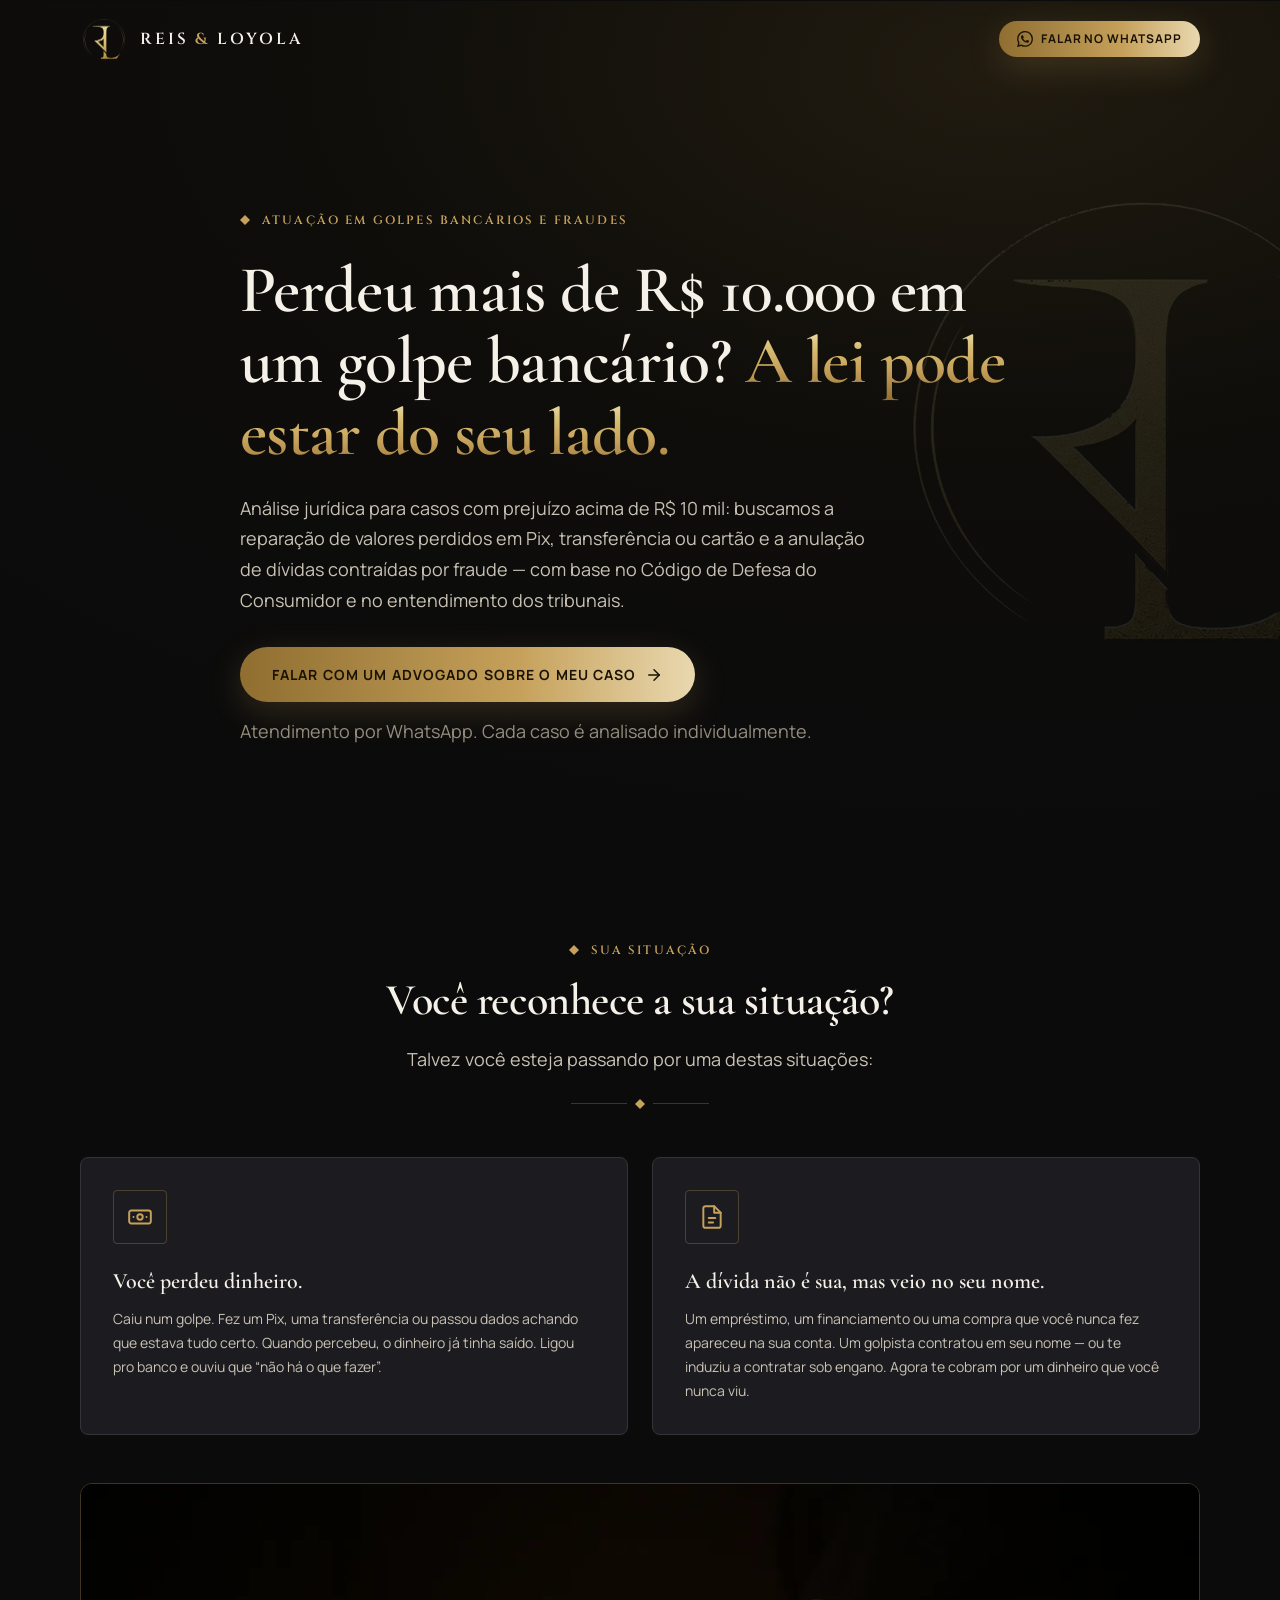
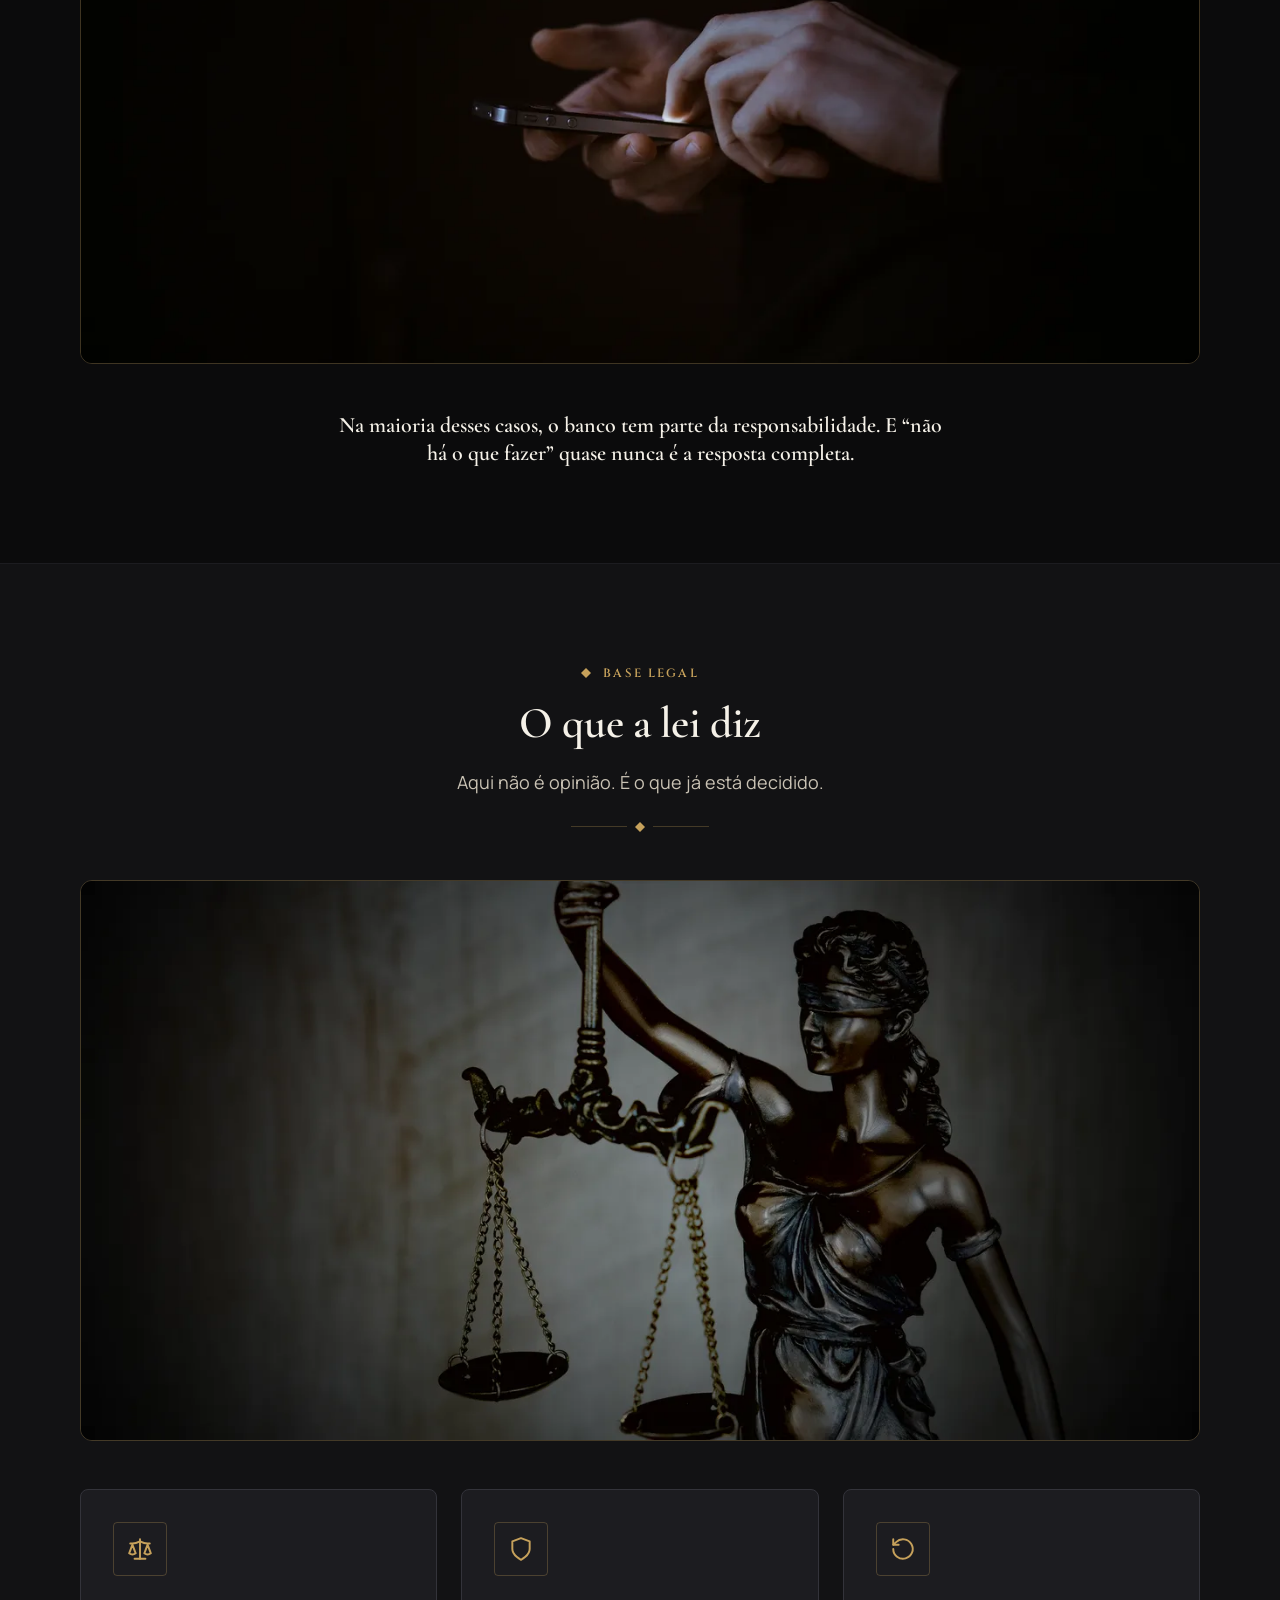
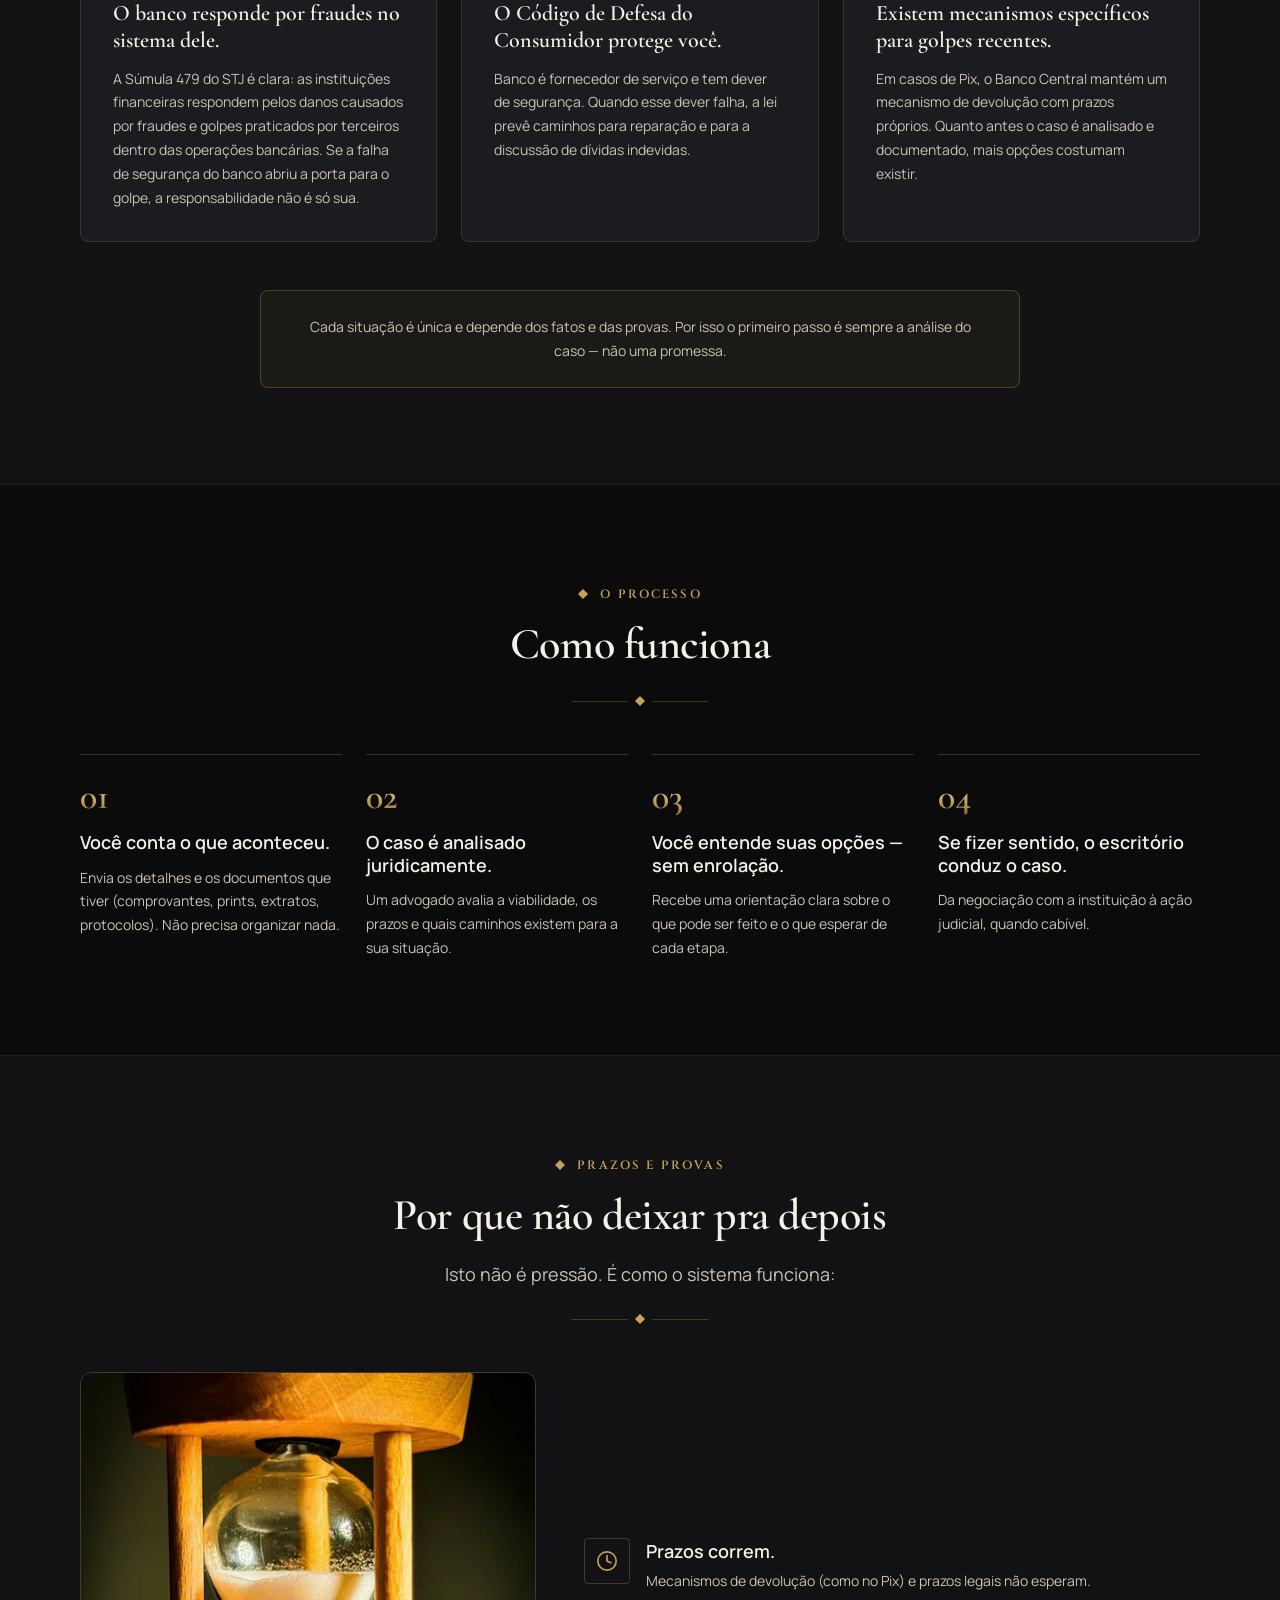
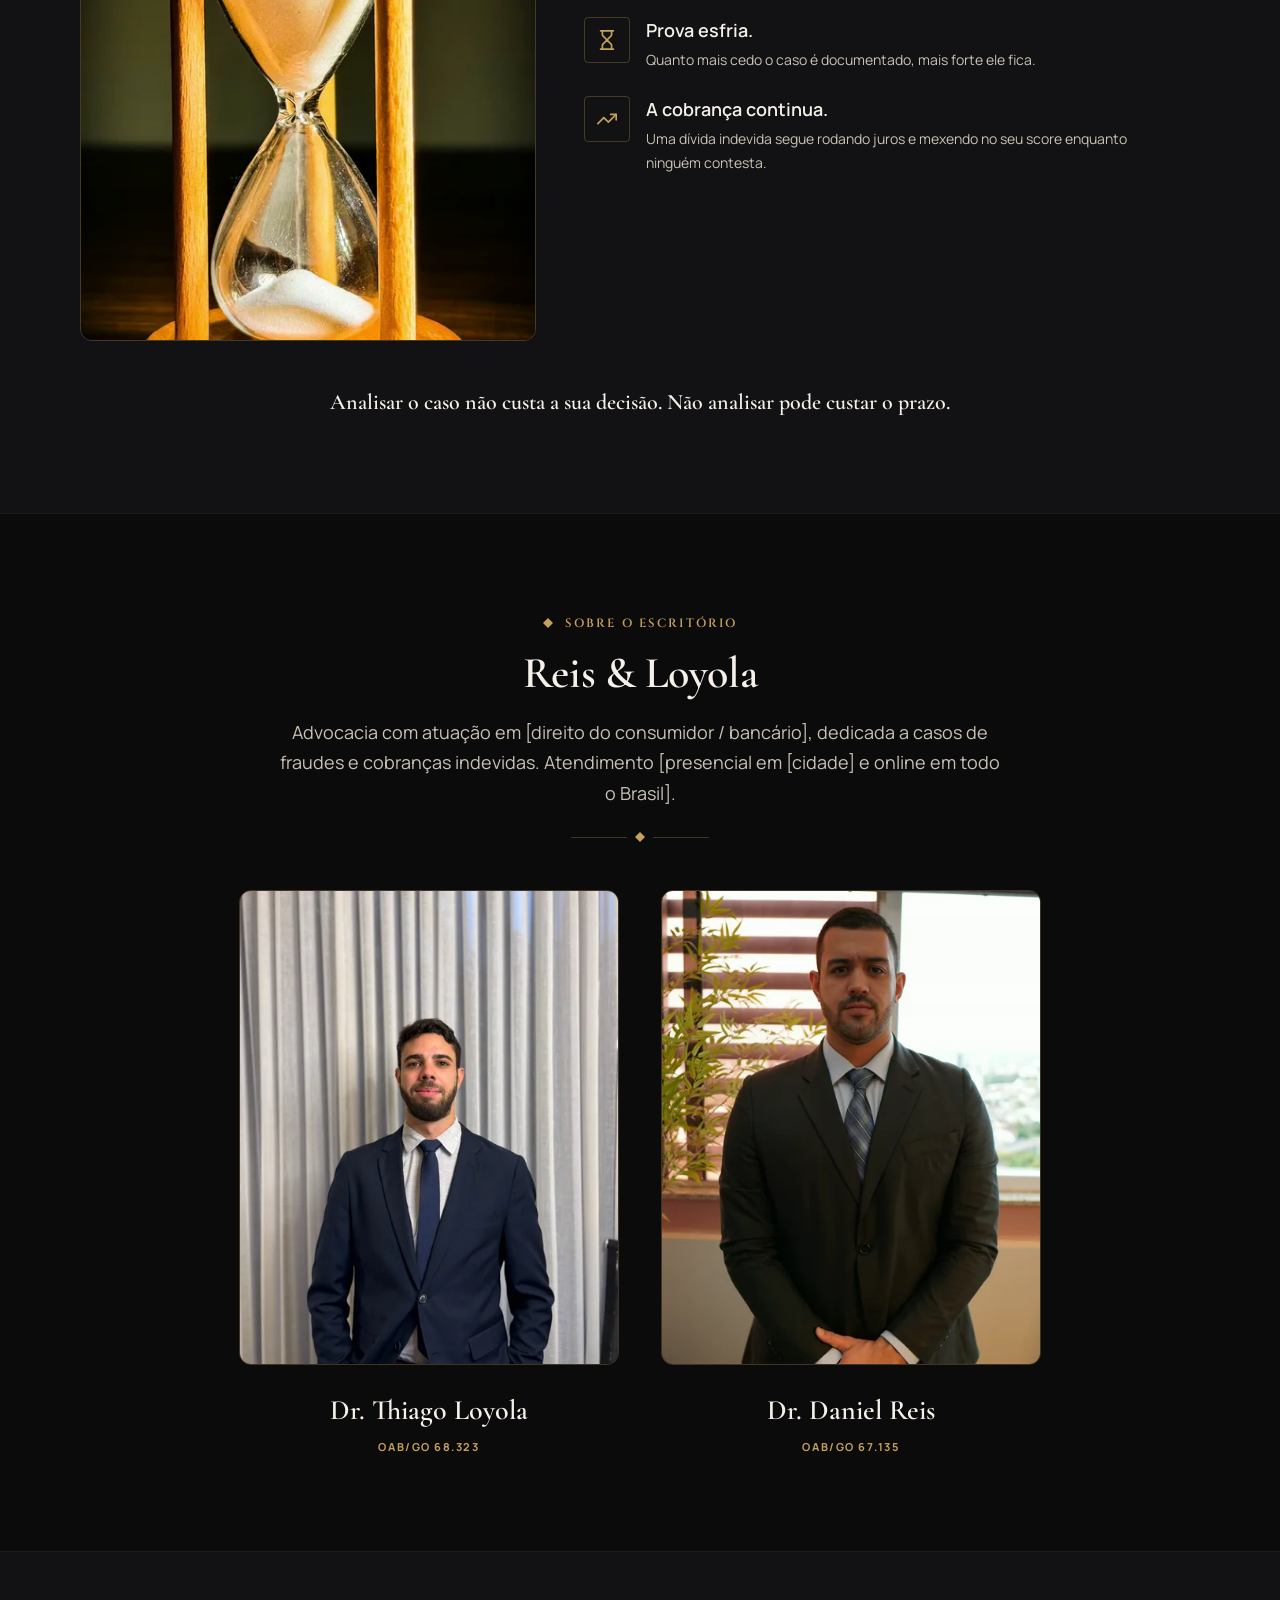
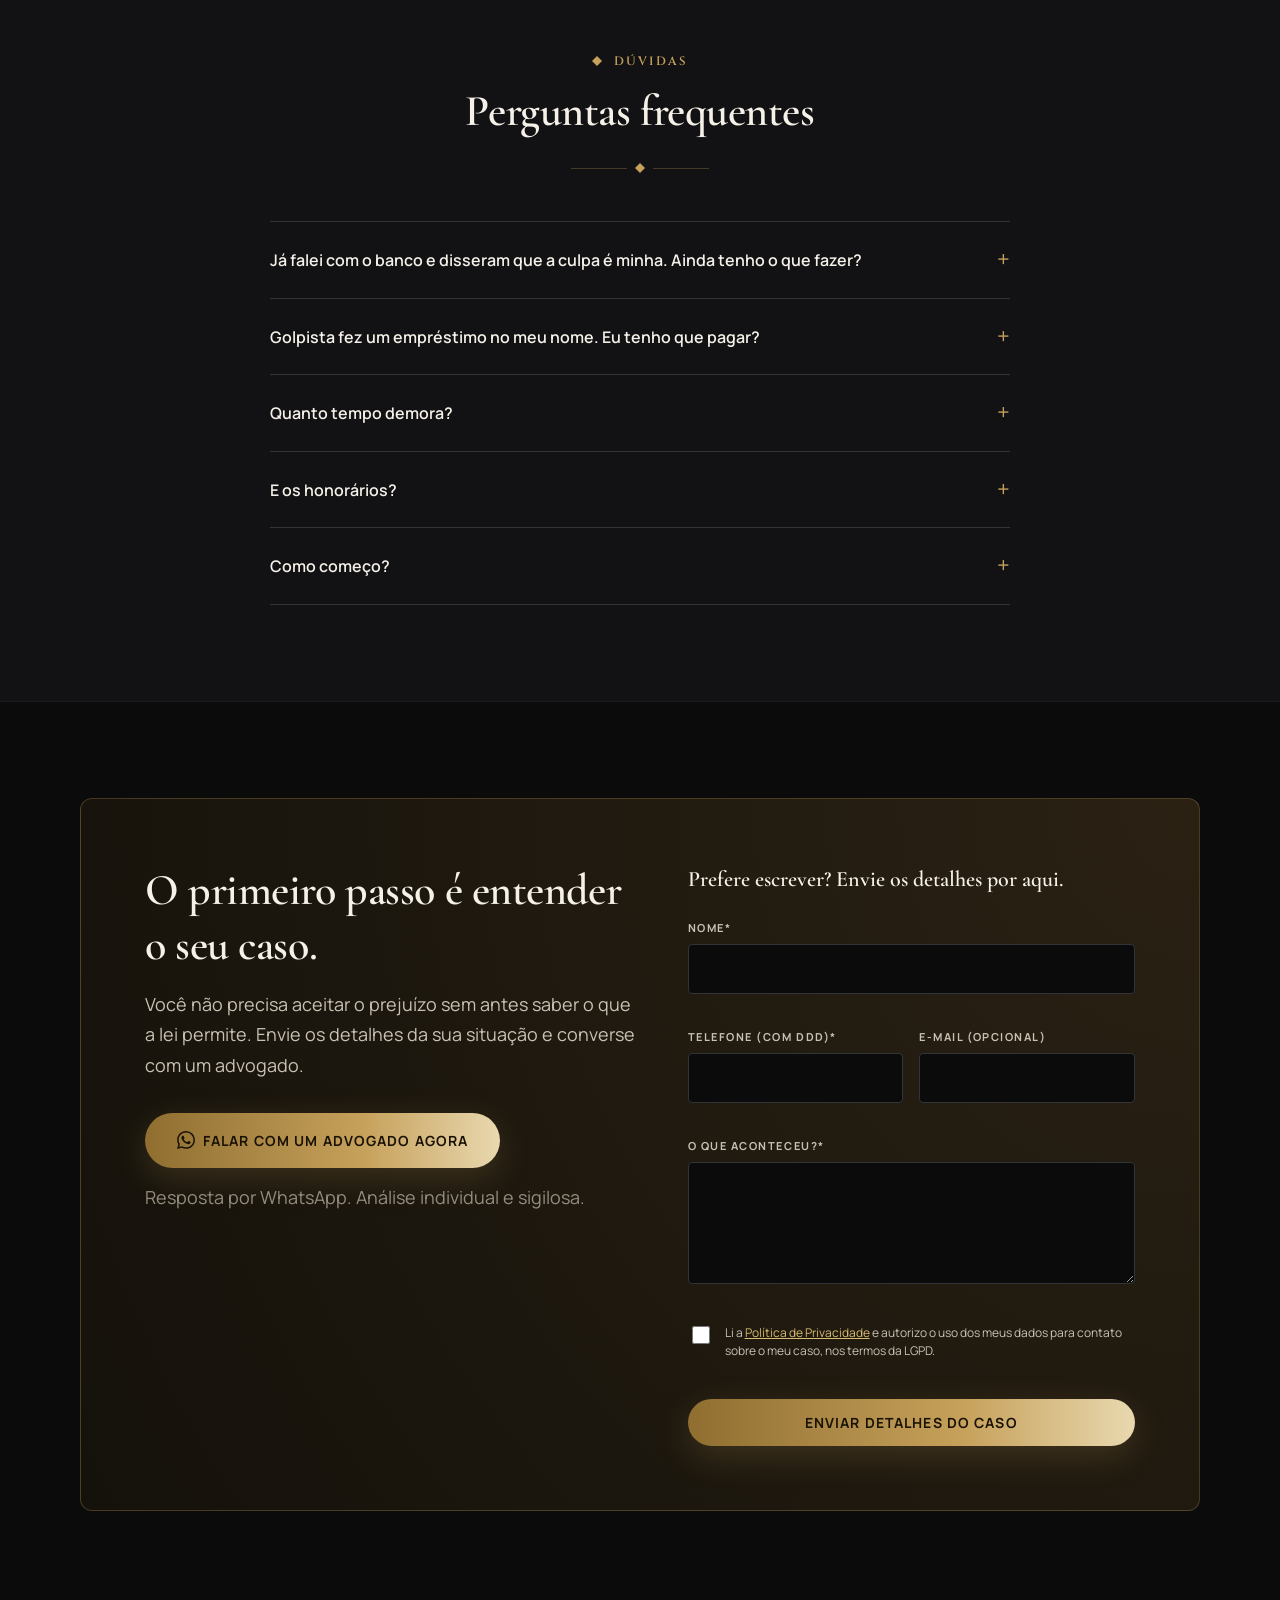
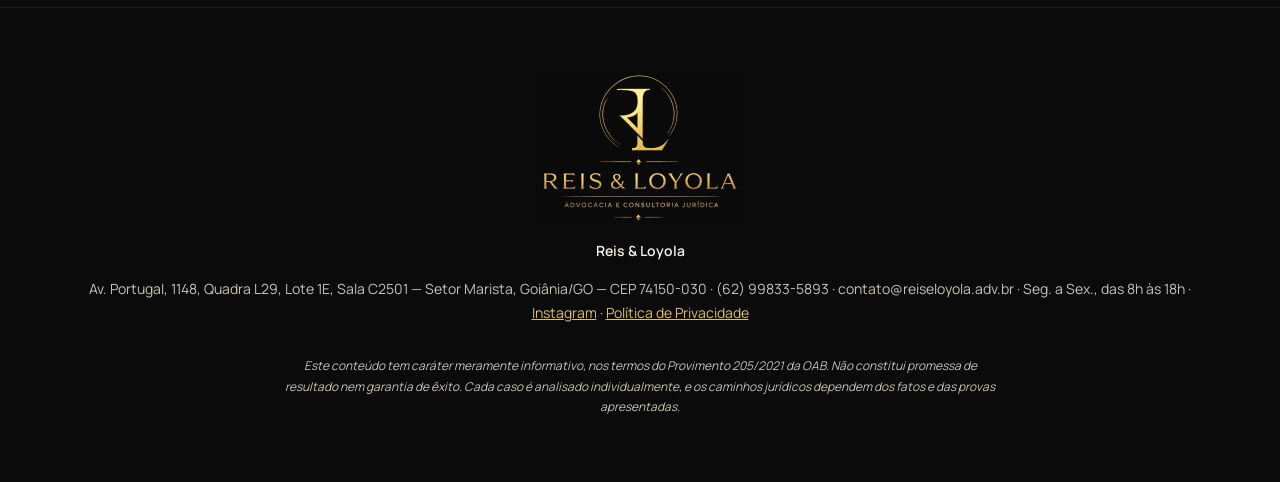
==== commit a641522c: "Headline/sub com filtro de valor (R$ 10 mil) + nova foto do Dr. Thiago - Hero: H1 e lead agora quali" ====
--- a/site/index.html
+++ b/site/index.html
@@ -66,8 +66,8 @@
           <svg aria-hidden="true" focusable="false" width="10" height="10" viewBox="0 0 12 12"><path d="M6 0l6 6-6 6-6-6z" fill="currentColor"/></svg>
           Atuação em golpes bancários e fraudes
         </p>
-        <h1 class="hero__title">Foi vítima de um golpe bancário? <span class="gold-text">A lei pode estar do seu lado.</span></h1>
-        <p class="hero__lead">Análise jurídica do seu caso para buscar a reparação de valores perdidos ou a anulação de dívidas contraídas por fraude — com base no Código de Defesa do Consumidor e no entendimento dos tribunais.</p>
+        <h1 class="hero__title">Perdeu mais de R$&nbsp;10.000 em um golpe bancário? <span class="gold-text">A lei pode estar do seu lado.</span></h1>
+        <p class="hero__lead">Análise jurídica para casos com prejuízo acima de R$&nbsp;10 mil: buscamos a reparação de valores perdidos em Pix, transferência ou cartão e a anulação de dívidas contraídas por fraude — com base no Código de Defesa do Consumidor e no entendimento dos tribunais.</p>
         <div class="hero__actions">
           <a class="btn btn--primary btn--lg" href="#" data-wa-link data-wa-location="hero" target="_blank" rel="noopener">
             Falar com um advogado sobre o meu caso
@@ -270,8 +270,8 @@
         <div class="grid grid--2 lawyers">
           <article class="lawyer reveal">
             <picture>
-              <source type="image/webp" srcset="assets/img/thiago-480.webp?v=2 480w, assets/img/thiago-768.webp?v=2 768w" sizes="(min-width: 768px) 380px, 82vw">
-              <img class="lawyer__photo" src="assets/img/thiago-768.jpg?v=2" alt="Retrato profissional do advogado Thiago Loyola" width="768" height="960" loading="lazy" decoding="async">
+              <source type="image/webp" srcset="assets/img/thiago-480.webp?v=3 480w, assets/img/thiago-768.webp?v=3 768w" sizes="(min-width: 768px) 380px, 82vw">
+              <img class="lawyer__photo" src="assets/img/thiago-768.jpg?v=3" alt="Retrato profissional do advogado Thiago Loyola" width="768" height="960" loading="lazy" decoding="async">
             </picture>
             <h3 class="lawyer__name" data-cfg="lawyers.thiago.name">Dr. Thiago Loyola</h3>
             <p class="lawyer__oab" data-cfg="lawyers.thiago.oab">OAB/[UF] [nº]</p>
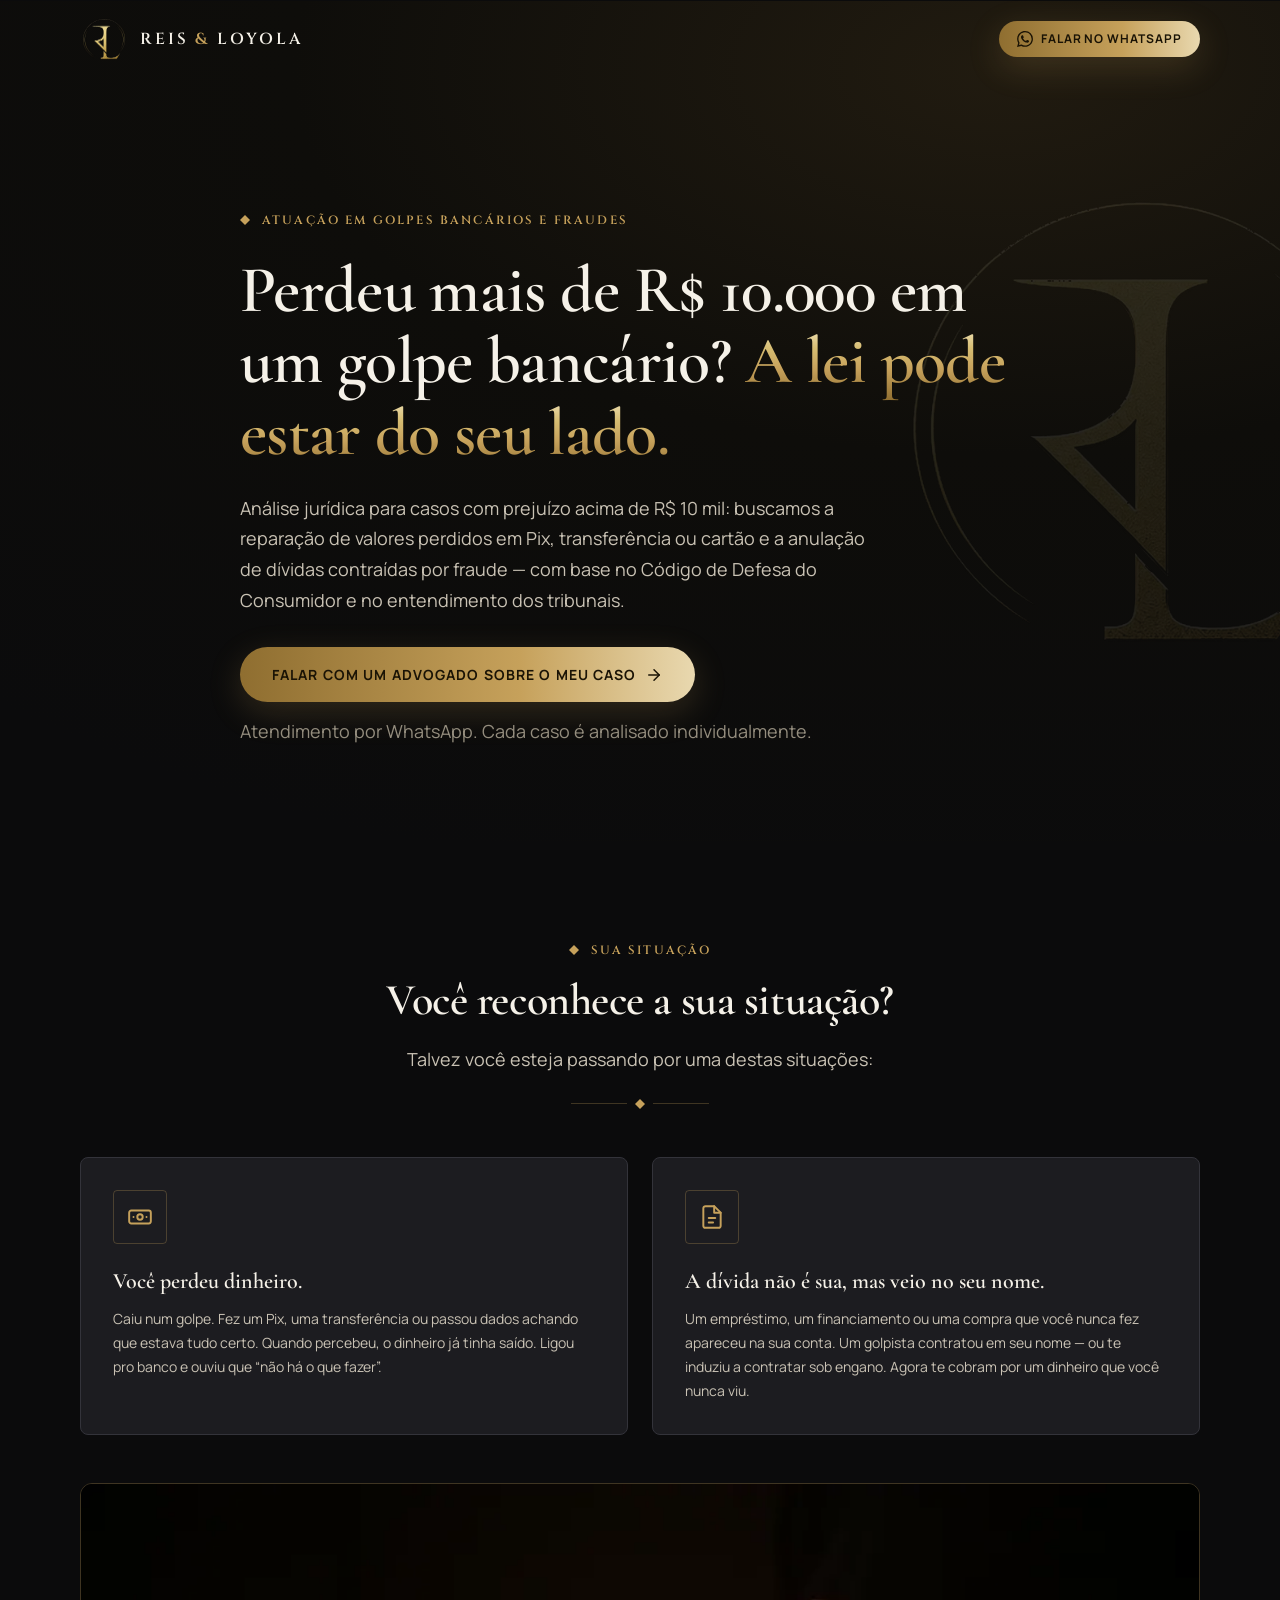
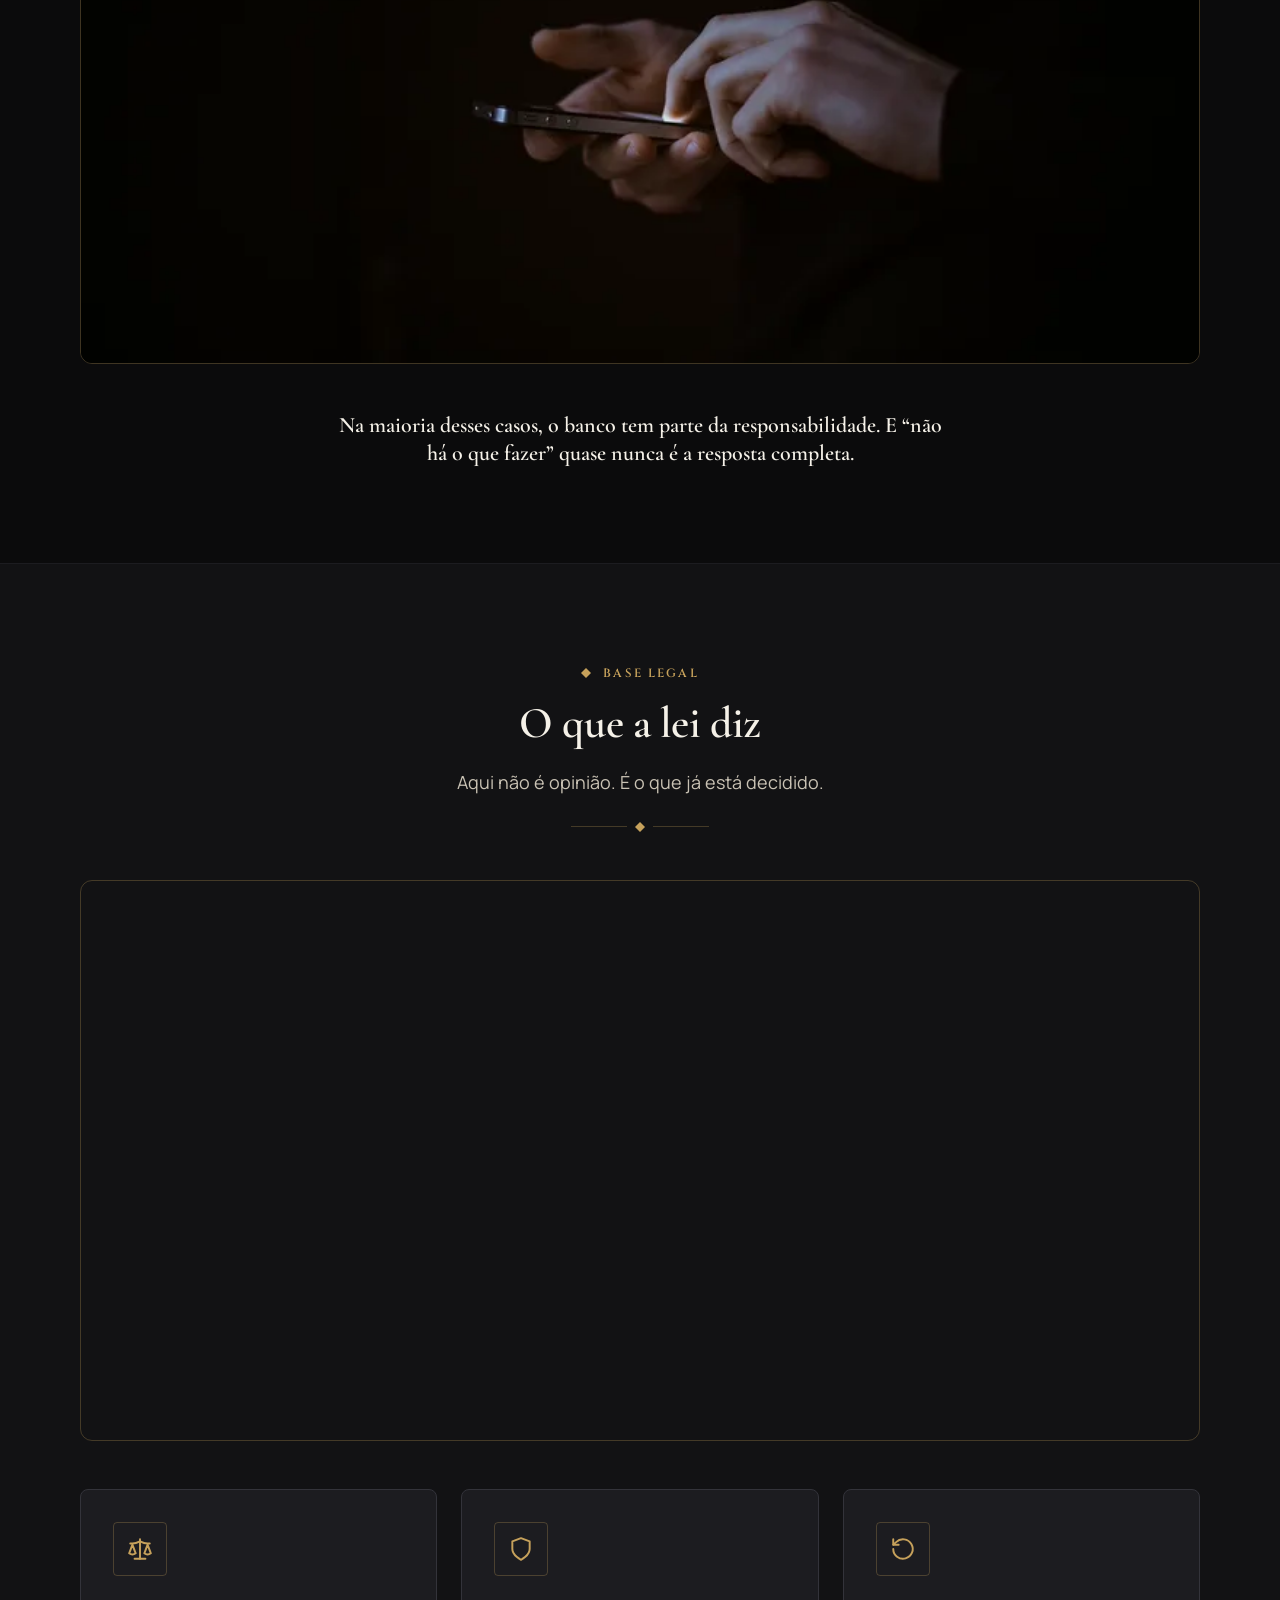
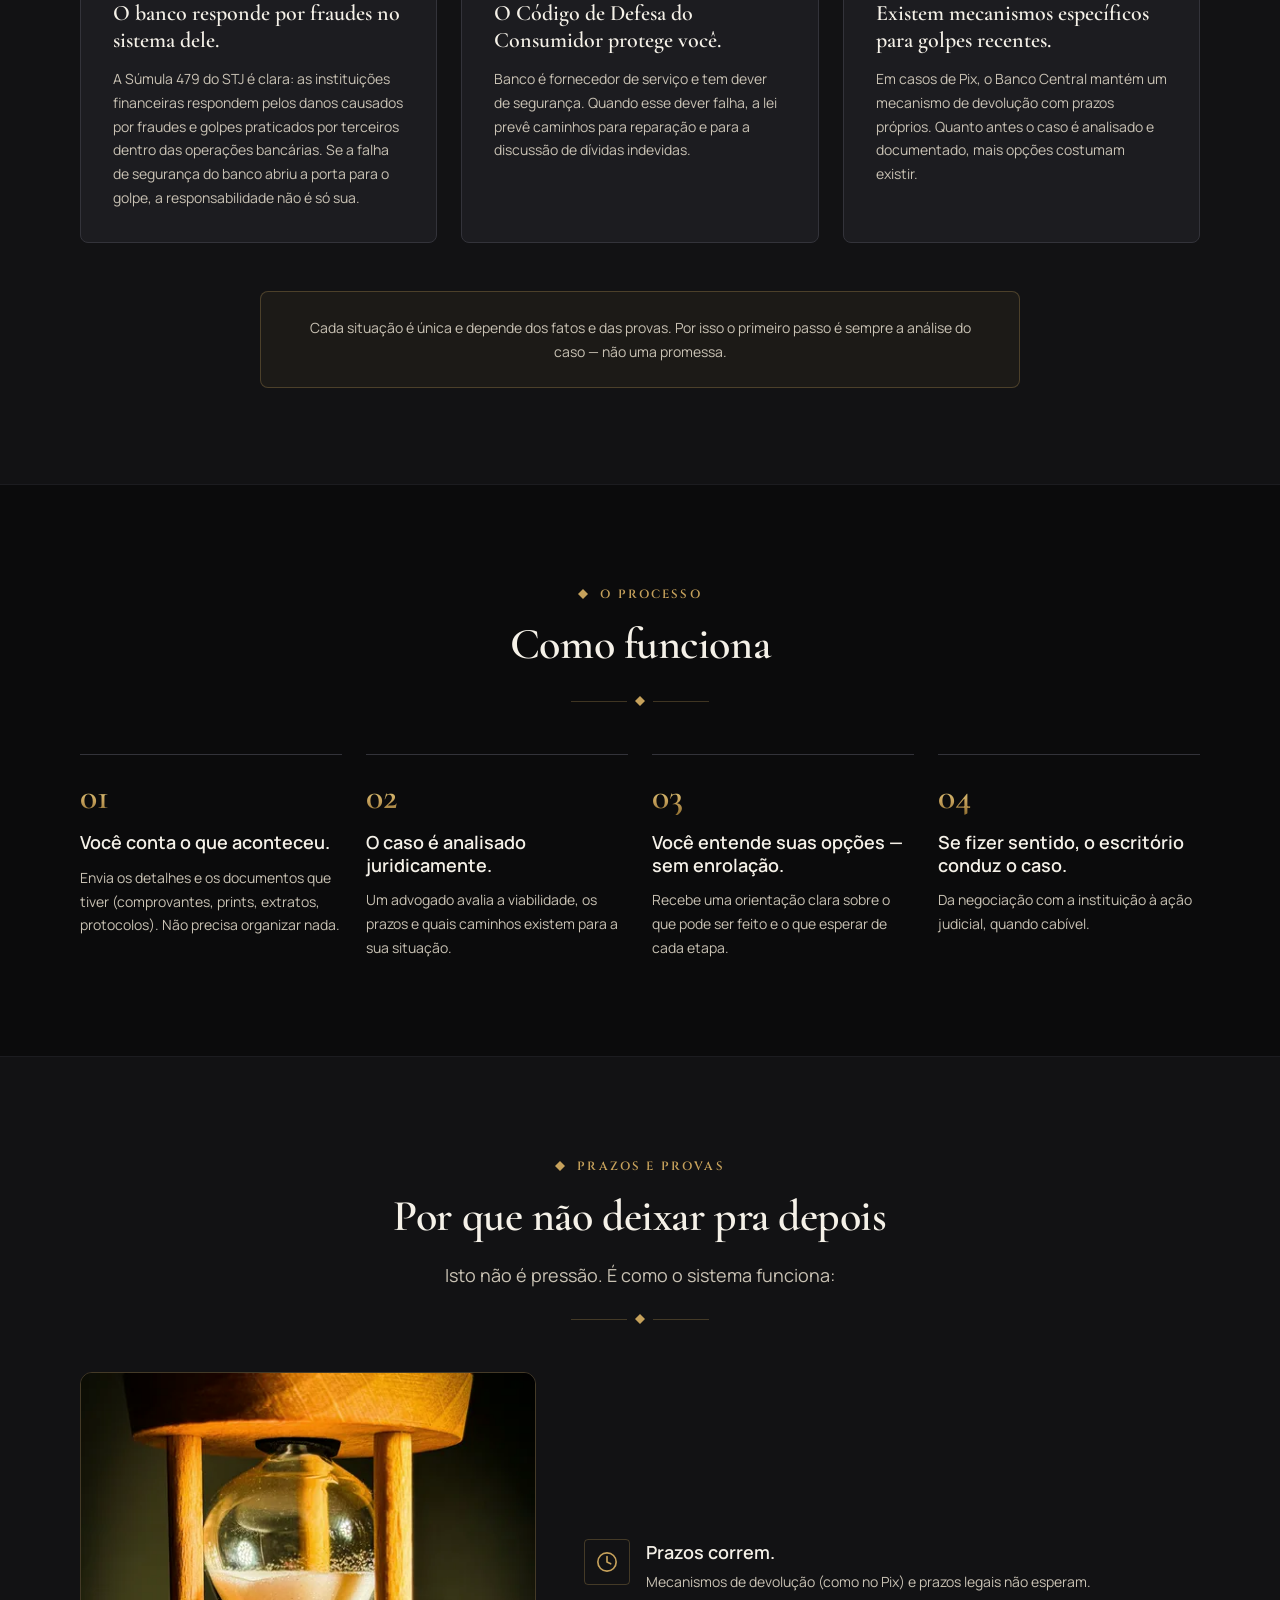
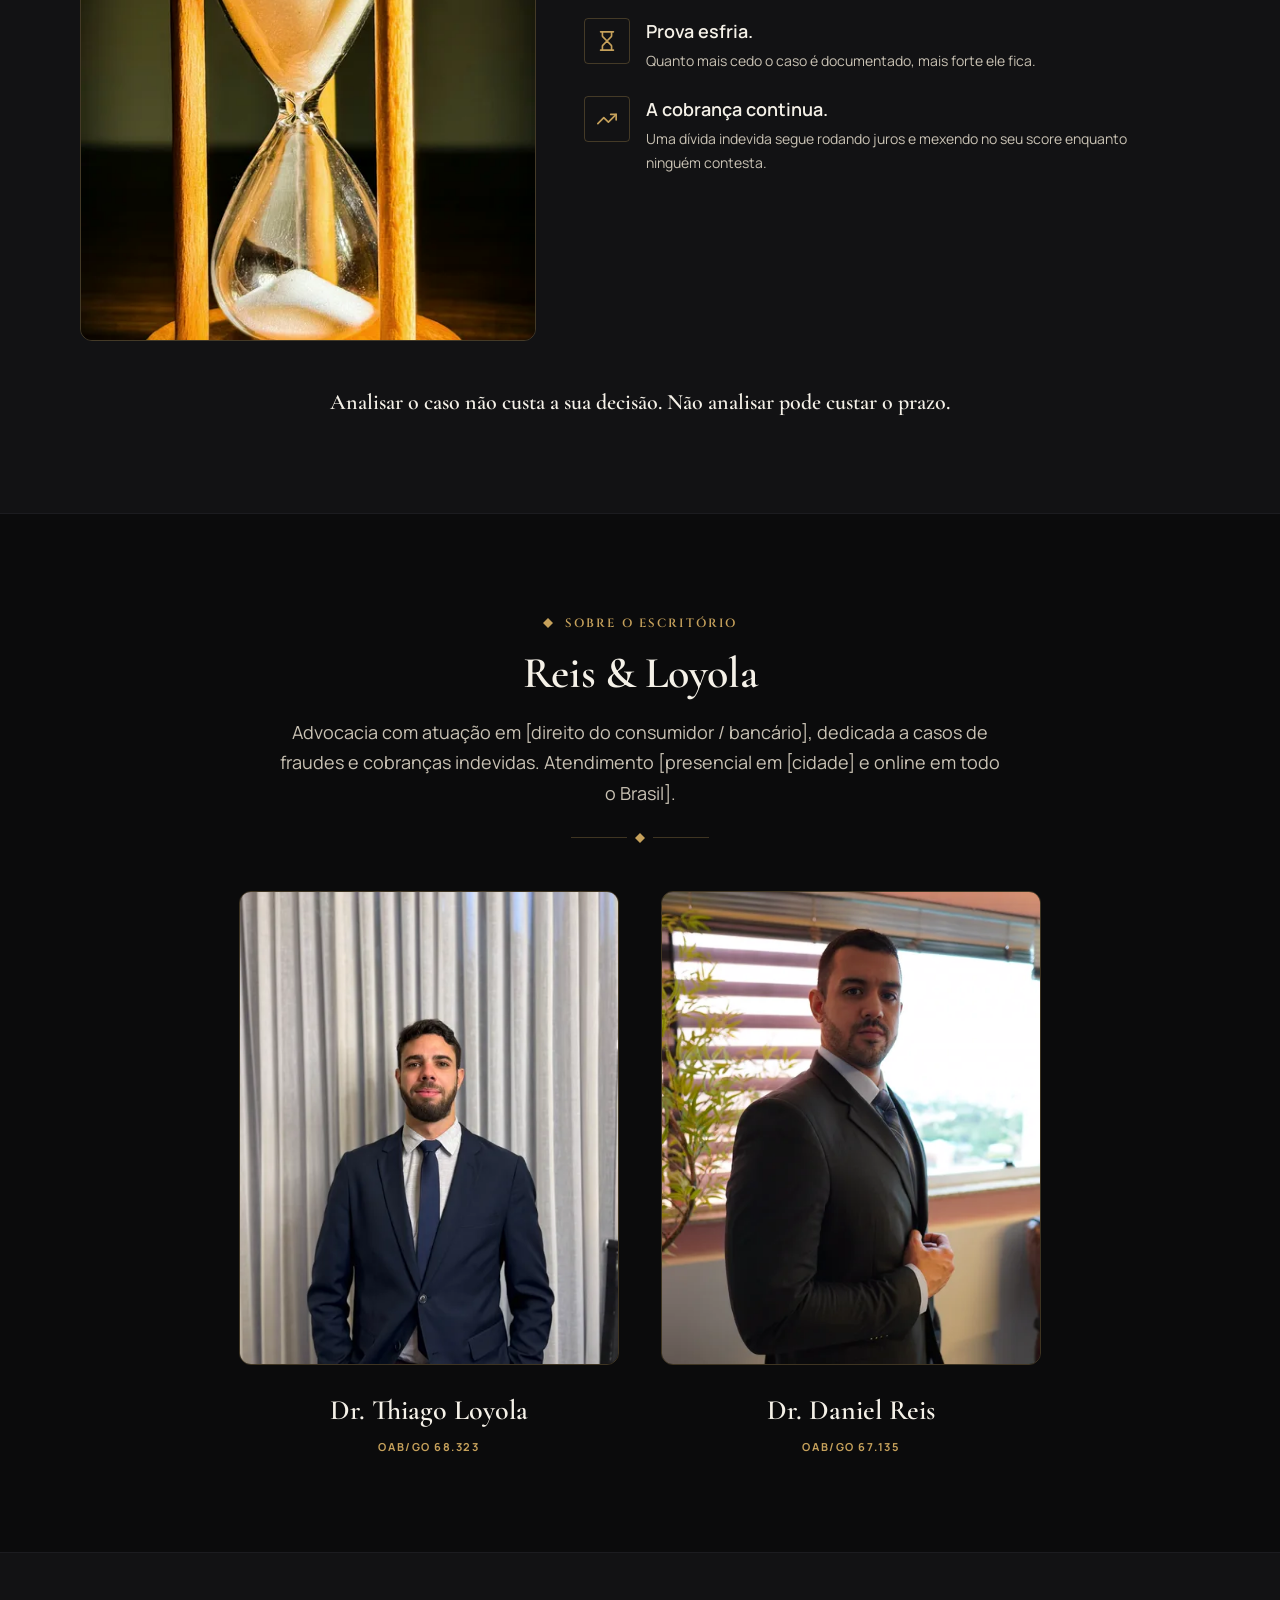
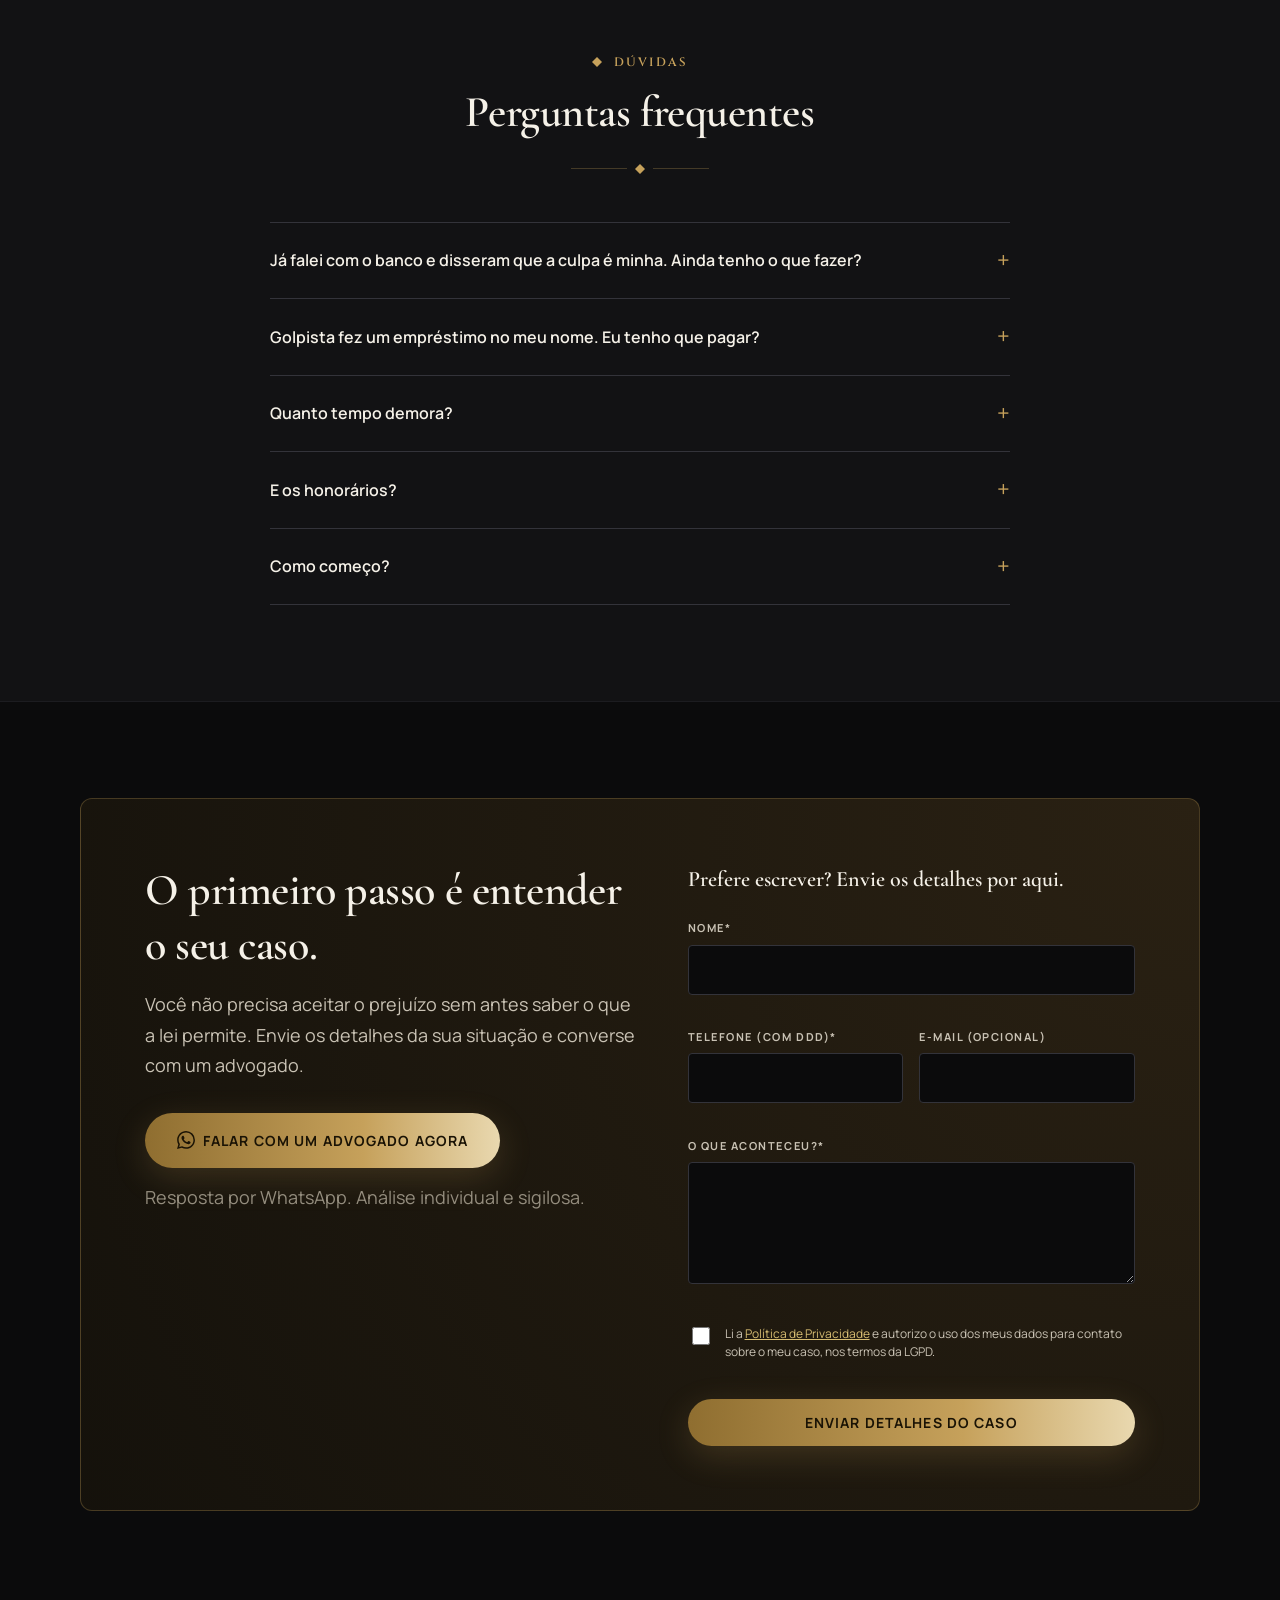
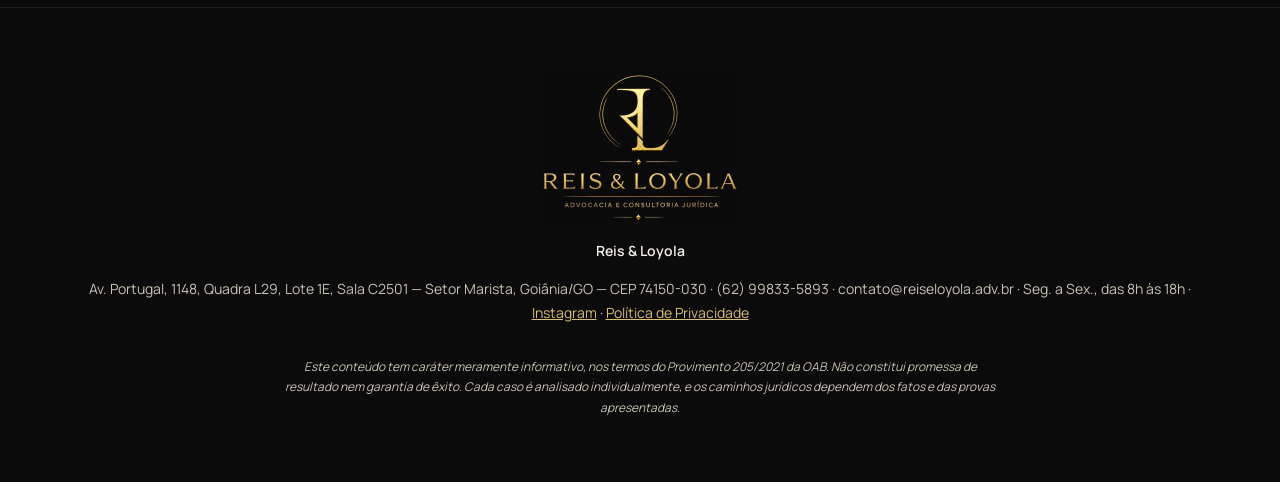
==== commit 79904d7a: "Nova foto do Dr. Daniel Reis (Foto LP) + cache-busting ?v=3 Co-Authored-By: Claude Fable 5 <noreply@" ====
--- a/site/index.html
+++ b/site/index.html
@@ -278,8 +278,8 @@
           </article>
           <article class="lawyer reveal" data-delay="90">
             <picture>
-              <source type="image/webp" srcset="assets/img/daniel-480.webp?v=2 480w, assets/img/daniel-768.webp?v=2 768w" sizes="(min-width: 768px) 380px, 82vw">
-              <img class="lawyer__photo" src="assets/img/daniel-768.jpg?v=2" alt="Retrato profissional do advogado Daniel Reis" width="768" height="960" loading="lazy" decoding="async">
+              <source type="image/webp" srcset="assets/img/daniel-480.webp?v=3 480w, assets/img/daniel-768.webp?v=3 768w" sizes="(min-width: 768px) 380px, 82vw">
+              <img class="lawyer__photo" src="assets/img/daniel-768.jpg?v=3" alt="Retrato profissional do advogado Daniel Reis" width="768" height="960" loading="lazy" decoding="async">
             </picture>
             <h3 class="lawyer__name" data-cfg="lawyers.daniel.name">Dr. Daniel Reis</h3>
             <p class="lawyer__oab" data-cfg="lawyers.daniel.oab">OAB/[UF] [nº]</p>
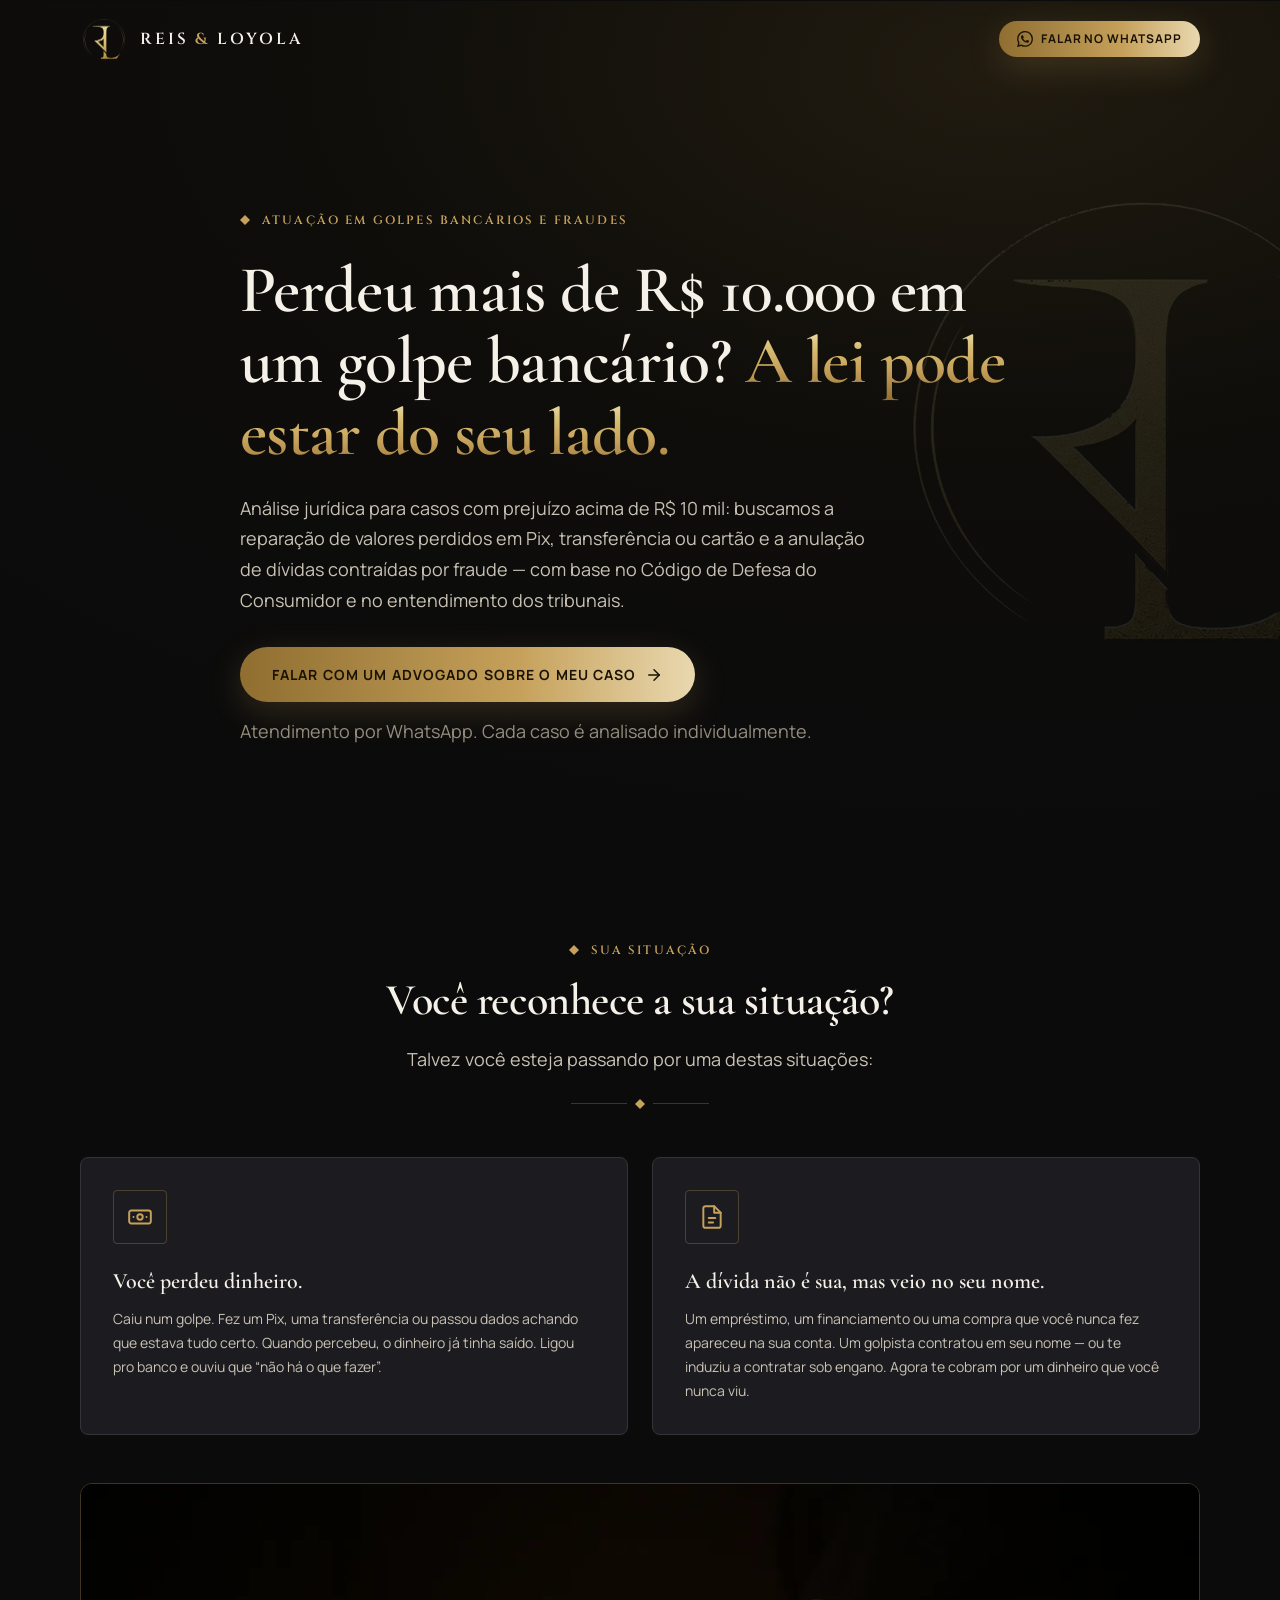
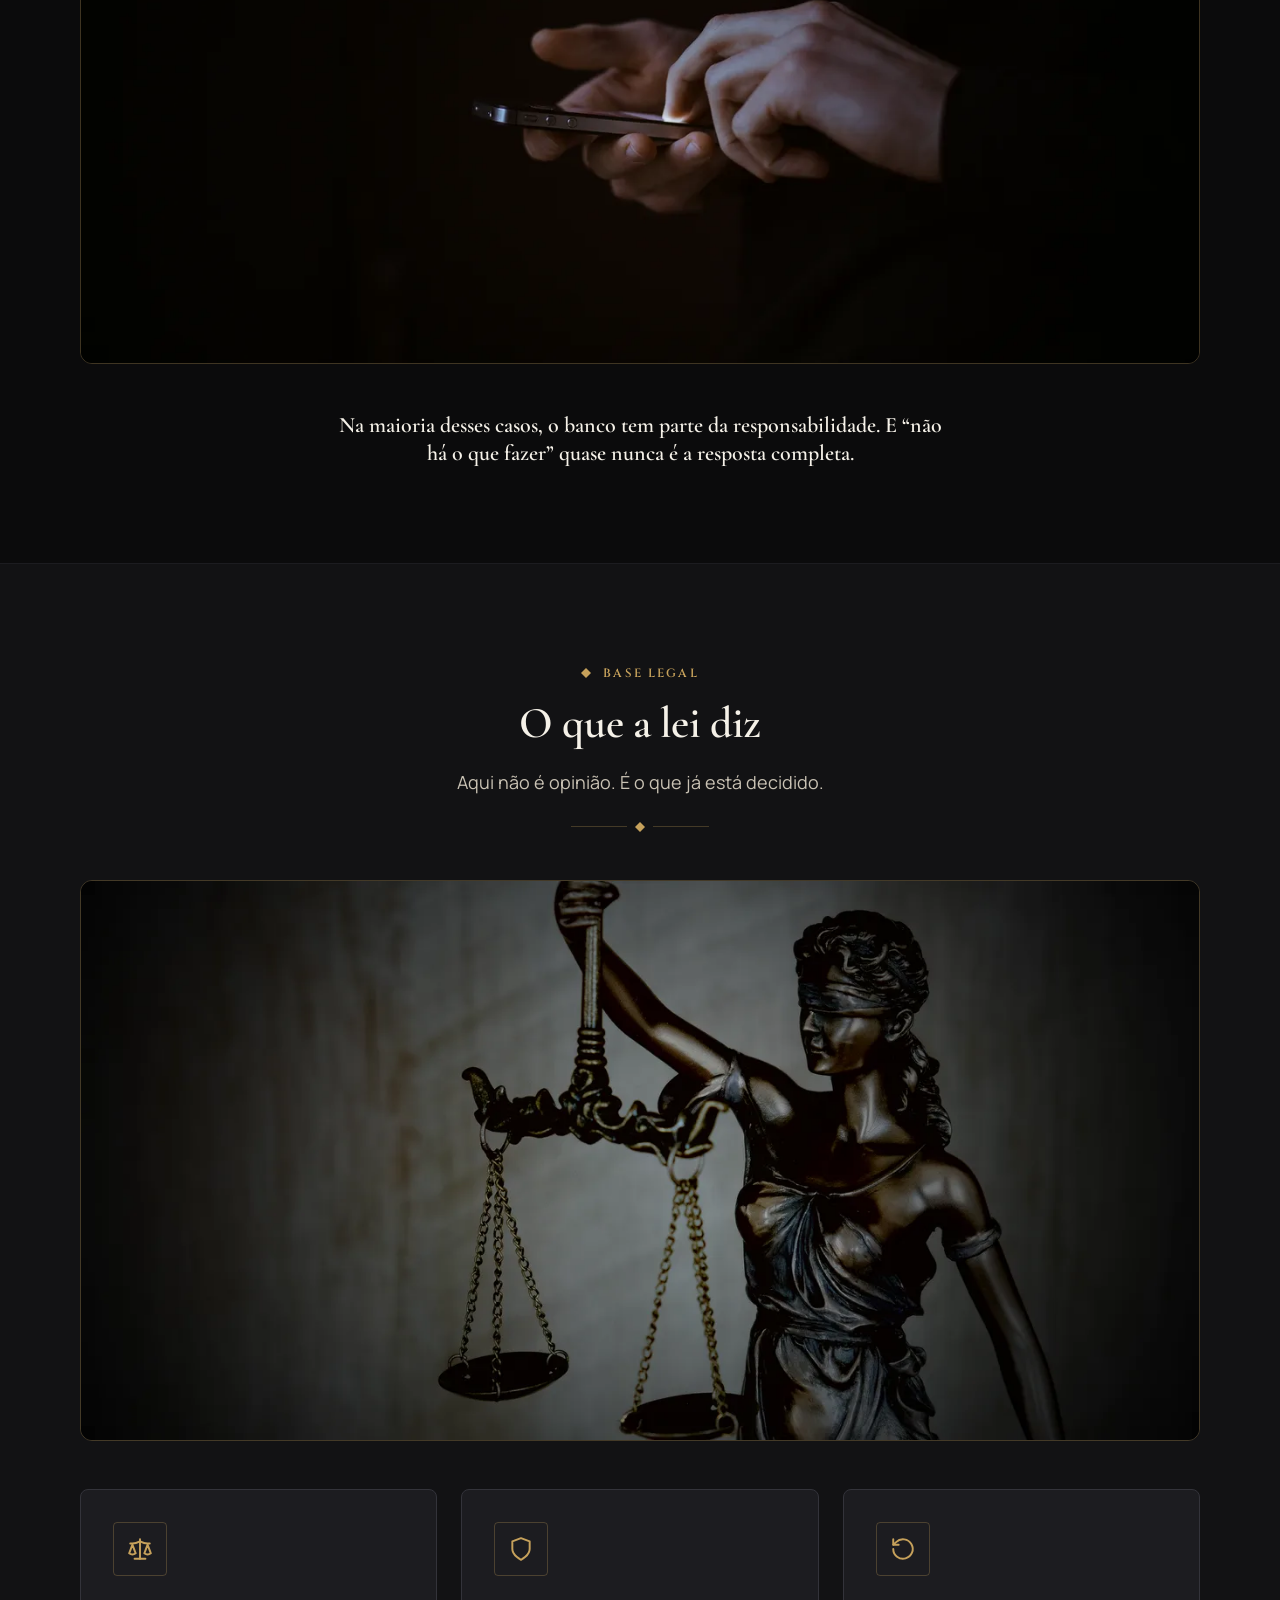
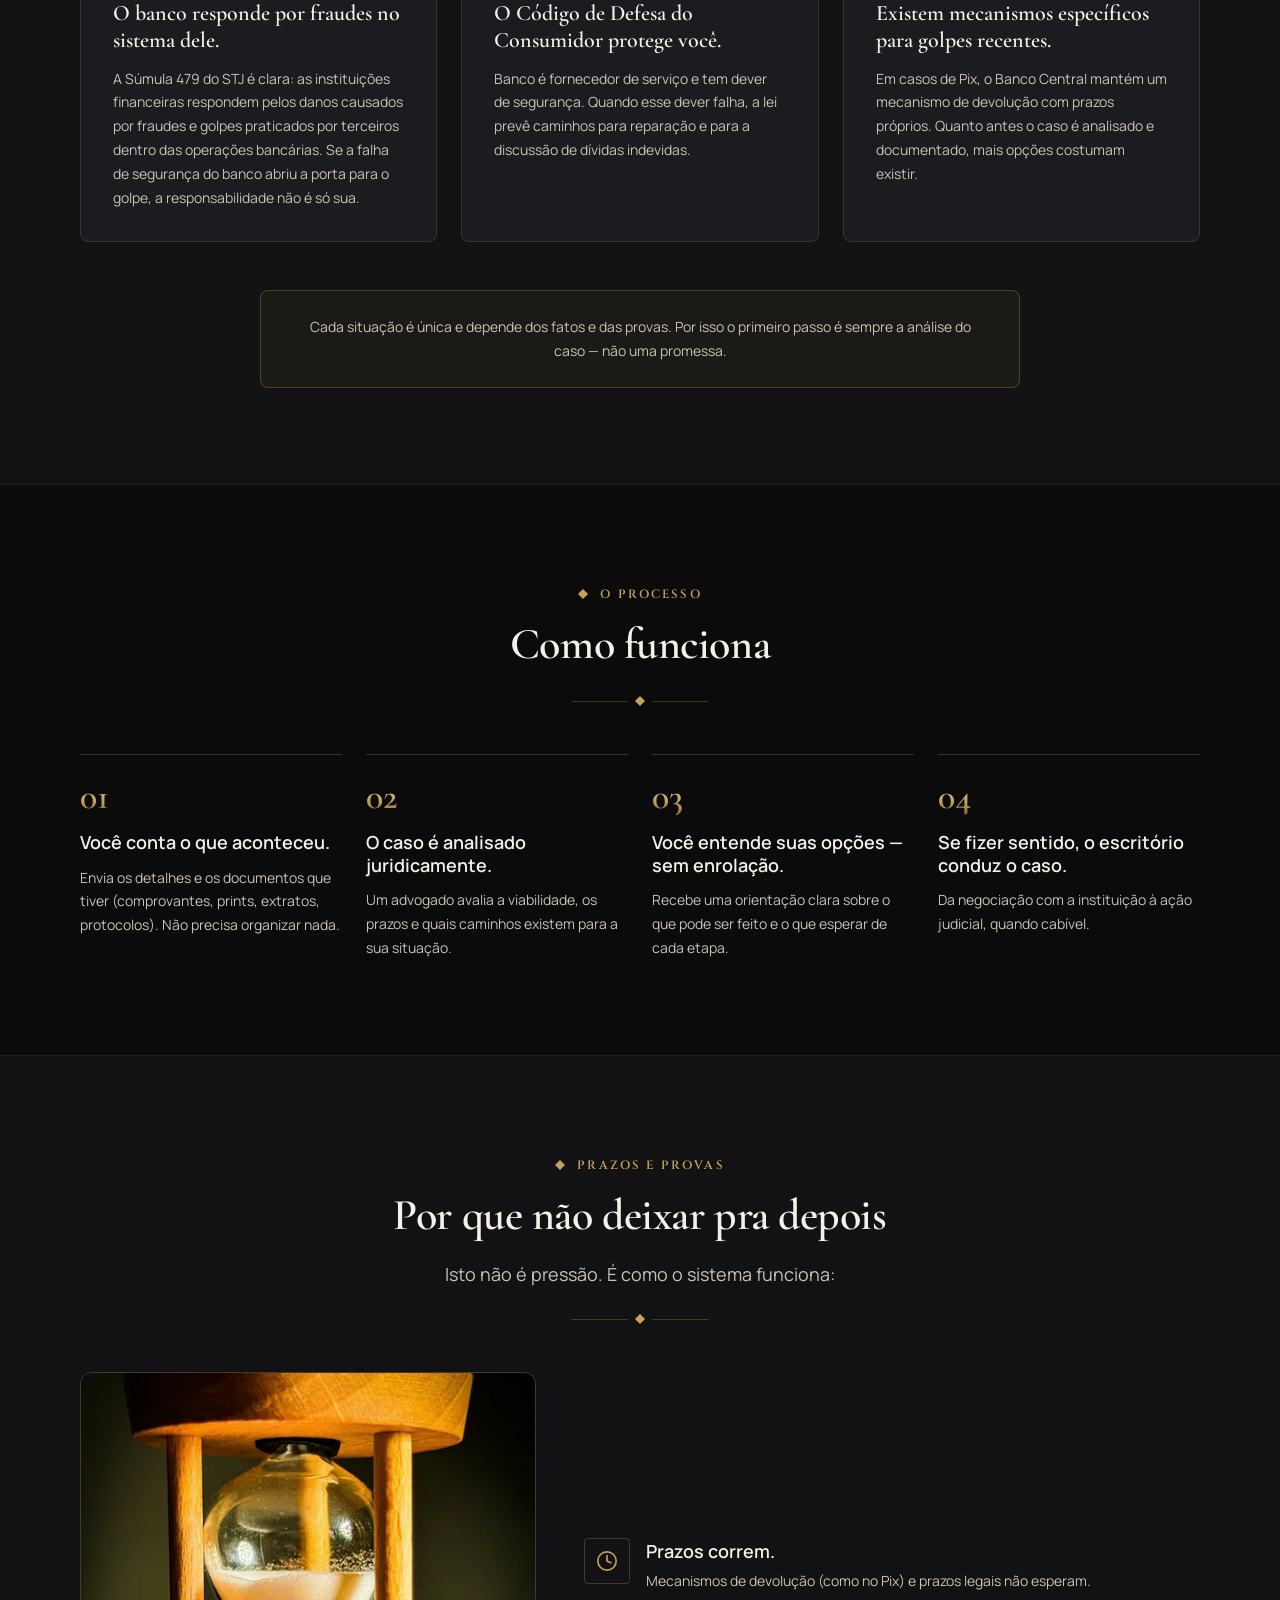
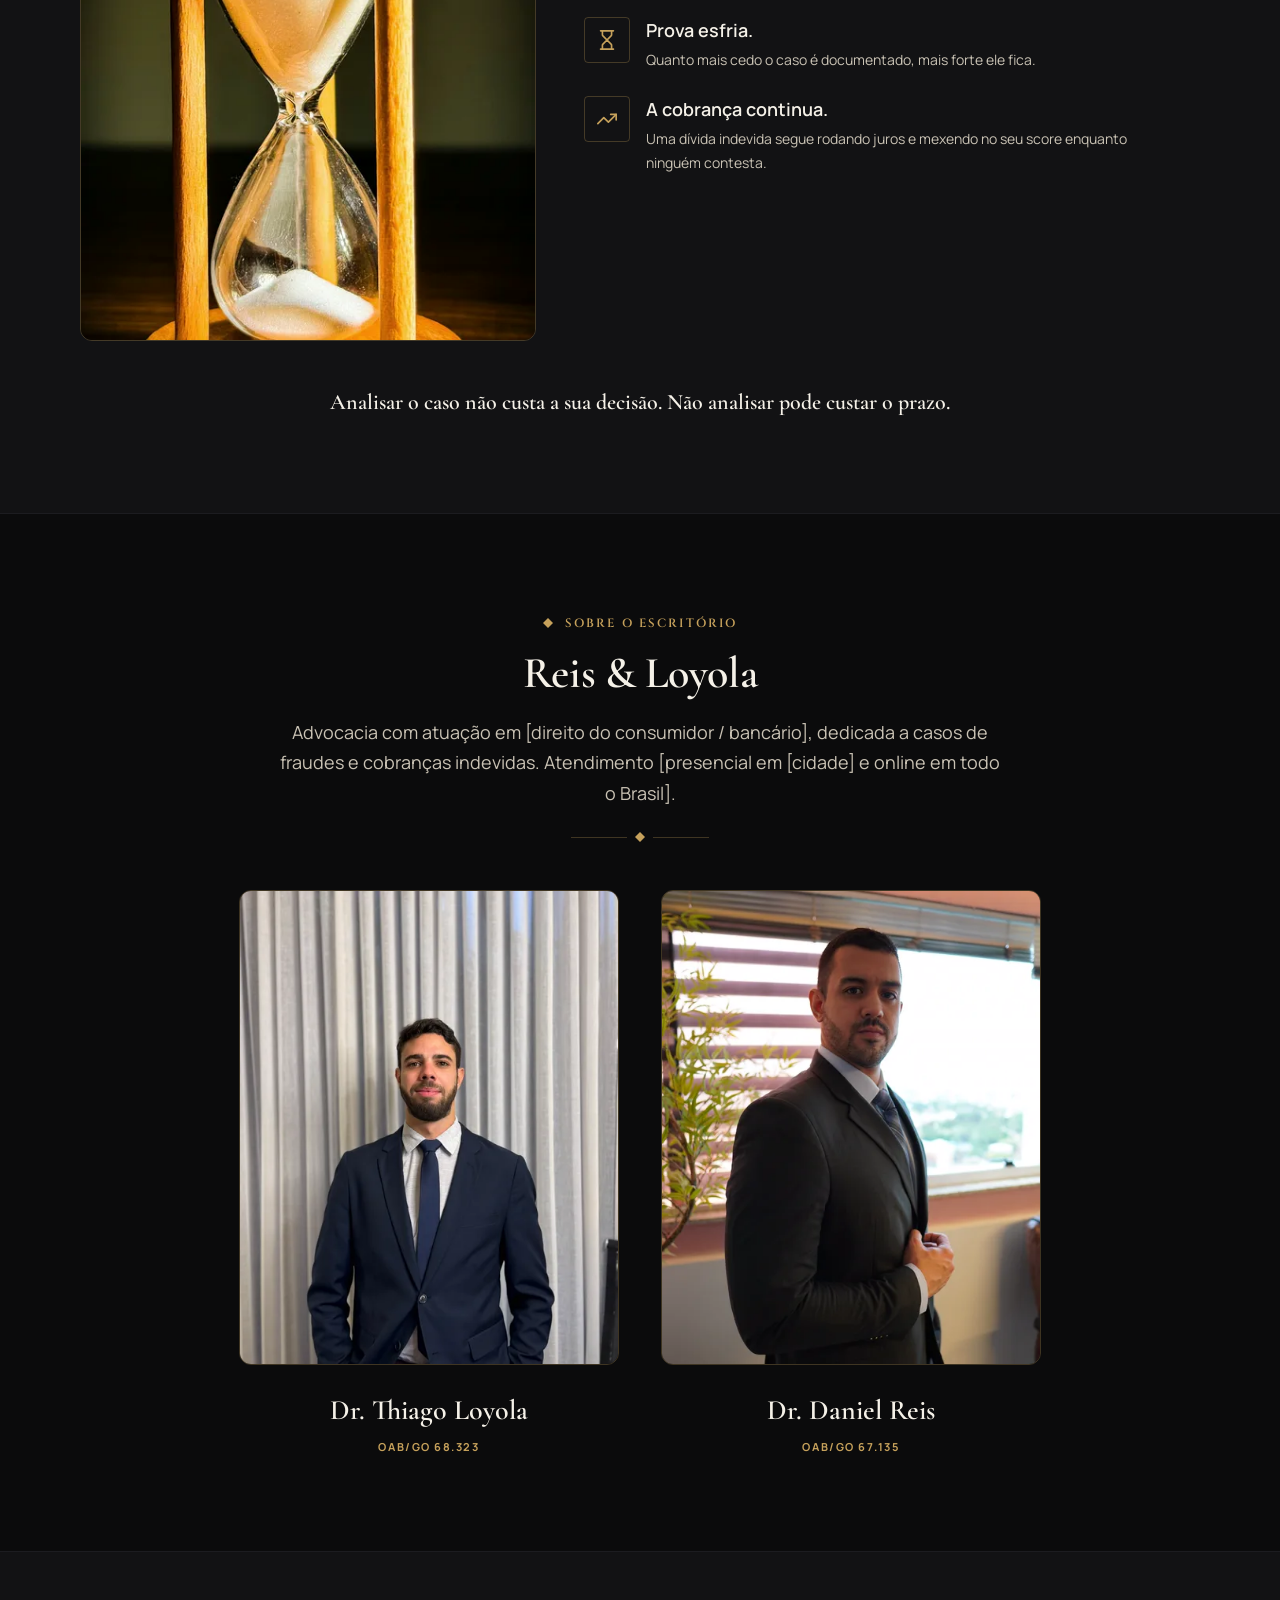
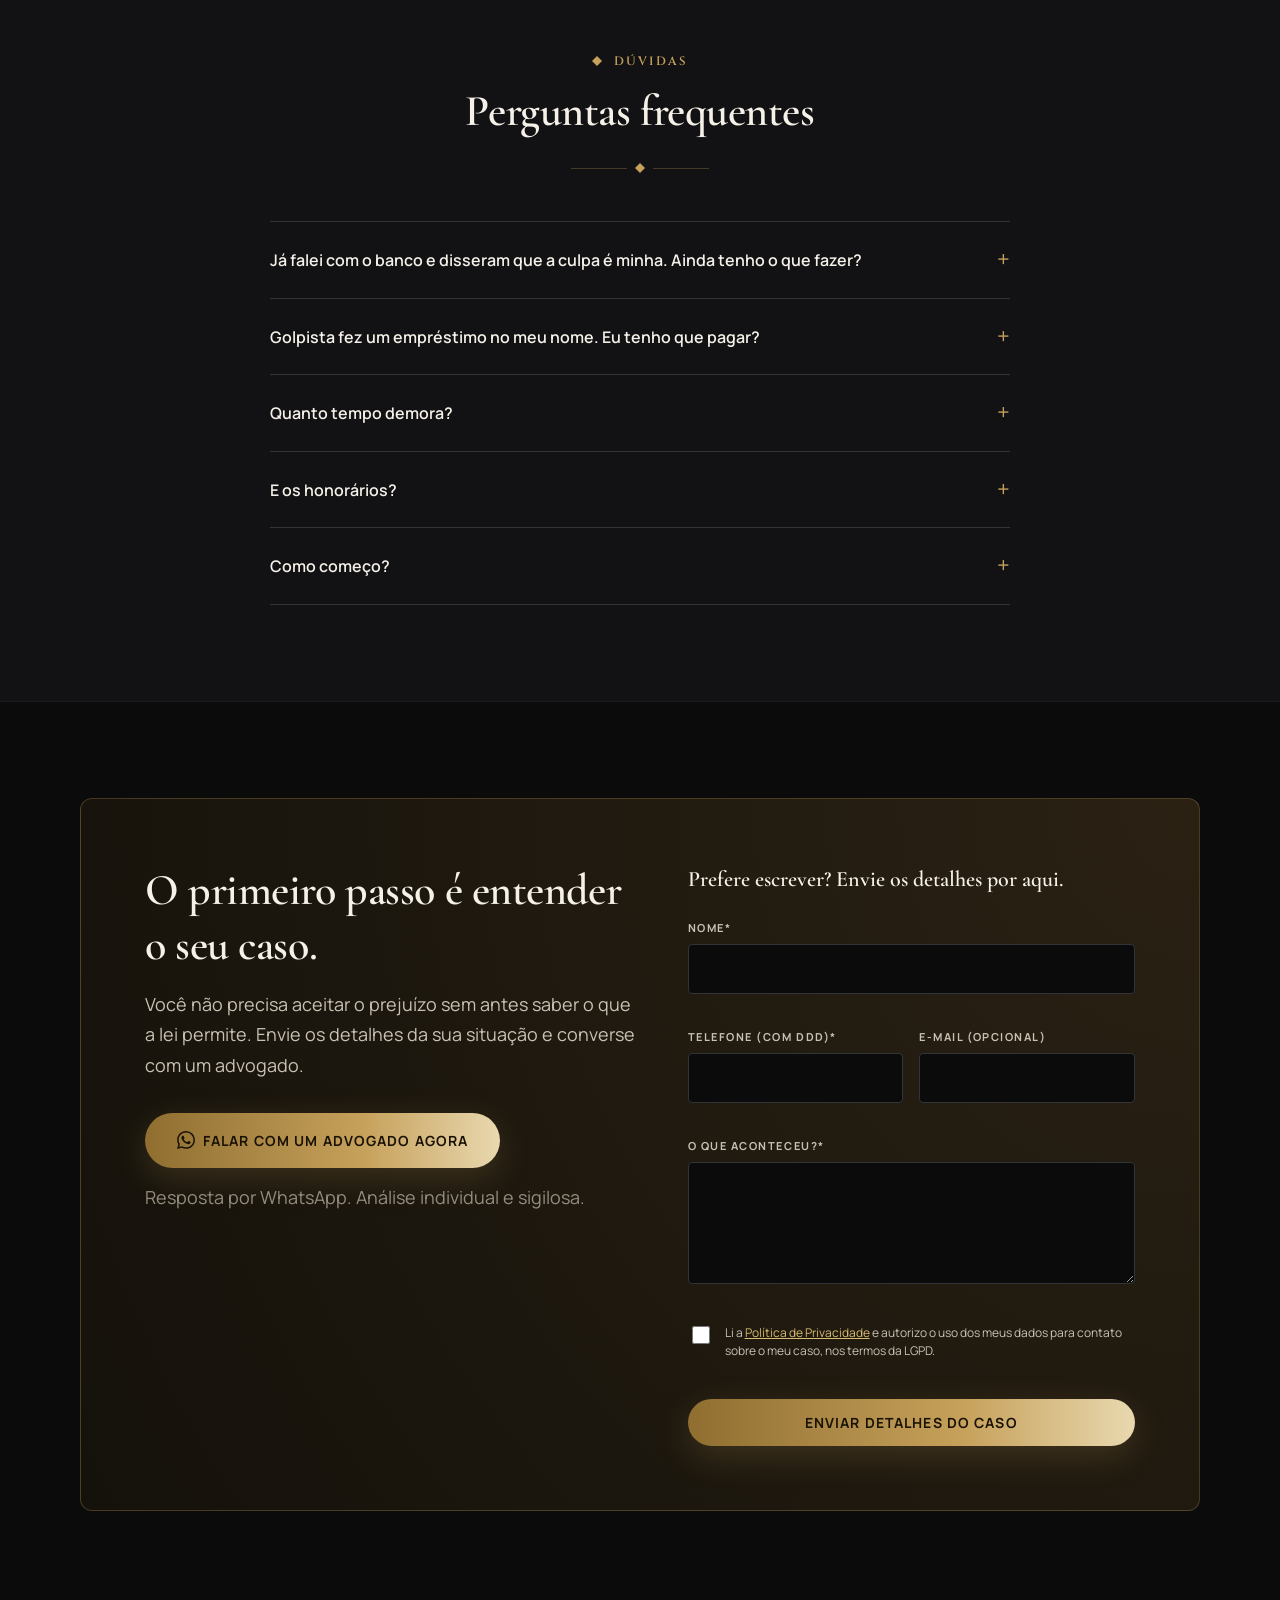
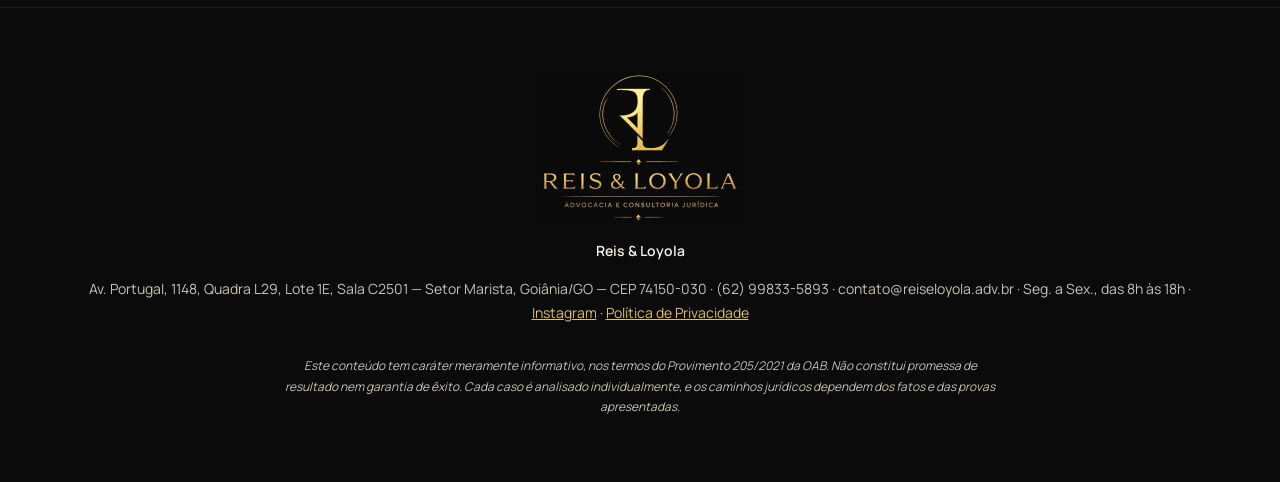
==== commit 18e2ed5a: "Política de privacidade (LGPD/Google Ads) + canonical/OG com reiseloyola.com.br Co-Authored-By: Clau" ====
--- a/site/index.html
+++ b/site/index.html
@@ -7,15 +7,16 @@
   <title>Golpe bancário: análise jurídica do seu caso | Reis &amp; Loyola</title>
   <meta name="description" content="Análise jurídica para vítimas de golpes bancários: reparação de valores perdidos e anulação de dívidas contraídas por fraude, com base no Código de Defesa do Consumidor.">
 
-  <!-- Open Graph — após publicar, troque as URLs relativas pela URL absoluta do domínio -->
+  <!-- Open Graph -->
   <meta property="og:type" content="website">
   <meta property="og:locale" content="pt_BR">
   <meta property="og:site_name" content="Reis & Loyola — Advocacia e Consultoria Jurídica">
   <meta property="og:title" content="Golpe bancário e dívida por fraude: análise jurídica | Reis & Loyola">
   <meta property="og:description" content="Análise jurídica para vítimas de golpes bancários: reparação de valores perdidos e anulação de dívidas contraídas por fraude.">
-  <meta property="og:image" content="assets/img/og-image.jpg">
+  <meta property="og:url" content="https://reiseloyola.com.br/">
+  <meta property="og:image" content="https://reiseloyola.com.br/assets/img/og-image.jpg">
   <meta name="twitter:card" content="summary_large_image">
-  <!-- <link rel="canonical" href="[URL_CANONICA_DO_DOMINIO]"> — descomente e preencha após publicar -->
+  <link rel="canonical" href="https://reiseloyola.com.br/">
 
   <link rel="icon" type="image/png" sizes="32x32" href="assets/favicon/favicon-32.png">
   <link rel="icon" type="image/png" sizes="16x16" href="assets/favicon/favicon-16.png">
@@ -365,7 +366,7 @@
               </div>
               <div class="form__consent">
                 <input type="checkbox" id="campo-lgpd" name="lgpd" required aria-describedby="erro-lgpd">
-                <label for="campo-lgpd">Li a <a data-cfg-href="privacyPolicyUrl" href="#" target="_blank" rel="noopener">Política de Privacidade</a> e autorizo o uso dos meus dados para contato sobre o meu caso, nos termos da LGPD.</label>
+                <label for="campo-lgpd">Li a <a data-cfg-href="privacyPolicyUrl" href="privacidade.html" target="_blank" rel="noopener">Política de Privacidade</a> e autorizo o uso dos meus dados para contato sobre o meu caso, nos termos da LGPD.</label>
               </div>
               <span class="form__error" id="erro-lgpd" aria-live="polite"></span>
               <button class="btn btn--primary btn--block" type="submit">Enviar detalhes do caso</button>
@@ -391,7 +392,7 @@
       </picture>
       <p class="footer__id">Reis &amp; Loyola</p>
       <p class="footer__contact">
-        <span data-cfg="address">[Endereço]</span> · <span data-cfg="contact">[Contato]</span> · <a data-cfg-href="instagramUrl" href="https://www.instagram.com/reiseloyolaadvogados/" target="_blank" rel="noopener">Instagram</a> · <a data-cfg-href="privacyPolicyUrl" href="#" target="_blank" rel="noopener">Política de Privacidade</a>
+        <span data-cfg="address">[Endereço]</span> · <span data-cfg="contact">[Contato]</span> · <a data-cfg-href="instagramUrl" href="https://www.instagram.com/reiseloyolaadvogados/" target="_blank" rel="noopener">Instagram</a> · <a data-cfg-href="privacyPolicyUrl" href="privacidade.html" target="_blank" rel="noopener">Política de Privacidade</a>
       </p>
       <p class="footer__legal"><em>Este conteúdo tem caráter meramente informativo, nos termos do Provimento 205/2021 da OAB. Não constitui promessa de resultado nem garantia de êxito. Cada caso é analisado individualmente, e os caminhos jurídicos dependem dos fatos e das provas apresentadas.</em></p>
     </div>
--- a/site/css/styles.css
+++ b/site/css/styles.css
@@ -667,3 +667,33 @@
   .js .reveal { opacity: 1; transform: none; }
   .btn--primary, .wa-fab, .cta-final { animation: none; }
 }
+
+/* ---- Página de texto legal (privacidade.html) ------------------------ */
+.site-header--solid {
+  background: var(--color-bg);
+  border-bottom-color: var(--ink-800);
+}
+.legal { padding: var(--space-8) 0 var(--space-9); }
+.legal__updated {
+  color: var(--color-text-muted);
+  font-size: var(--text-sm);
+  margin-top: var(--space-3);
+}
+.prose { margin-top: var(--space-6); }
+.prose h2 {
+  font-family: var(--font-serif);
+  font-weight: var(--weight-semibold);
+  font-size: clamp(1.35rem, 3vw, 1.65rem);
+  line-height: var(--leading-snug);
+  margin-top: var(--space-7);
+}
+.prose p, .prose li {
+  color: var(--color-text-secondary);
+  line-height: var(--leading-relaxed);
+}
+.prose p { margin-top: var(--space-3); }
+.prose ul { margin-top: var(--space-3); padding-left: 1.25rem; }
+.prose li { margin-top: var(--space-2); }
+.prose li::marker { color: var(--color-accent); }
+.prose a { color: var(--color-accent-hover); text-decoration: underline; }
+.prose strong { color: var(--color-text); }
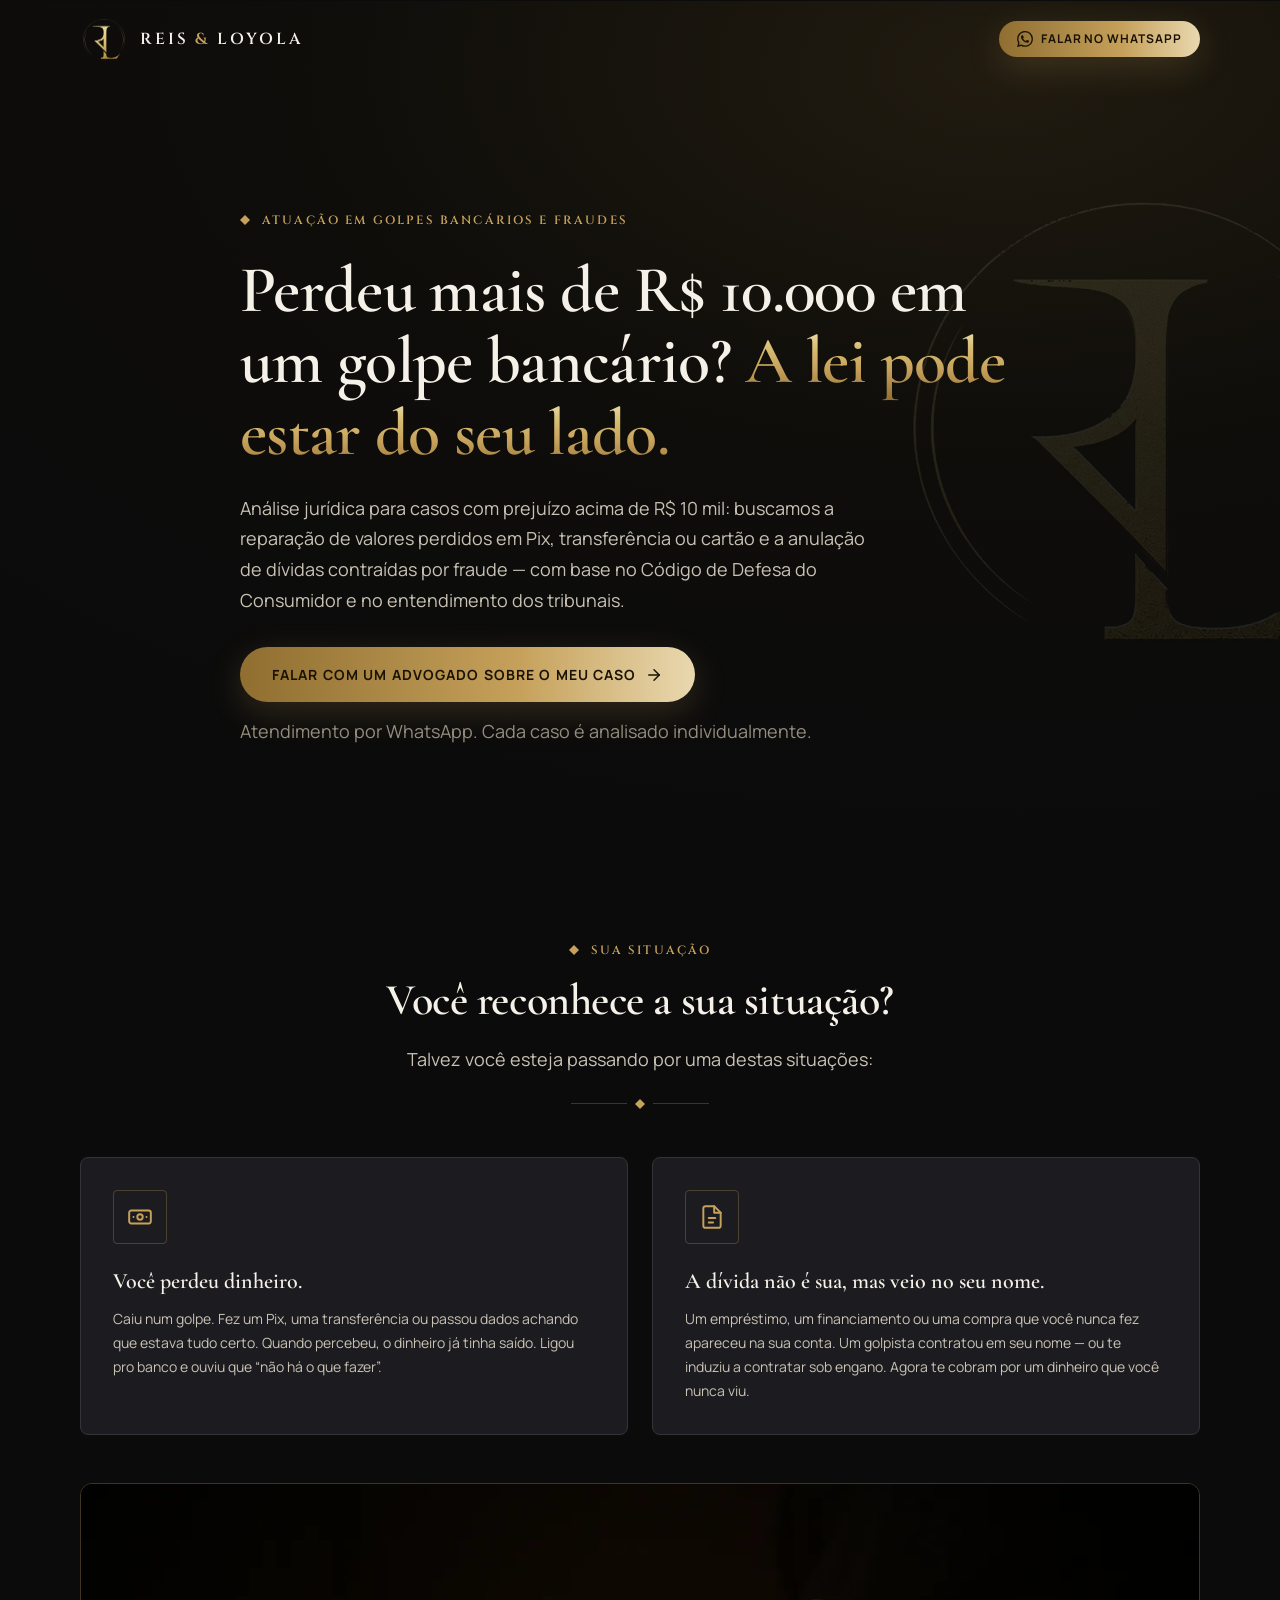
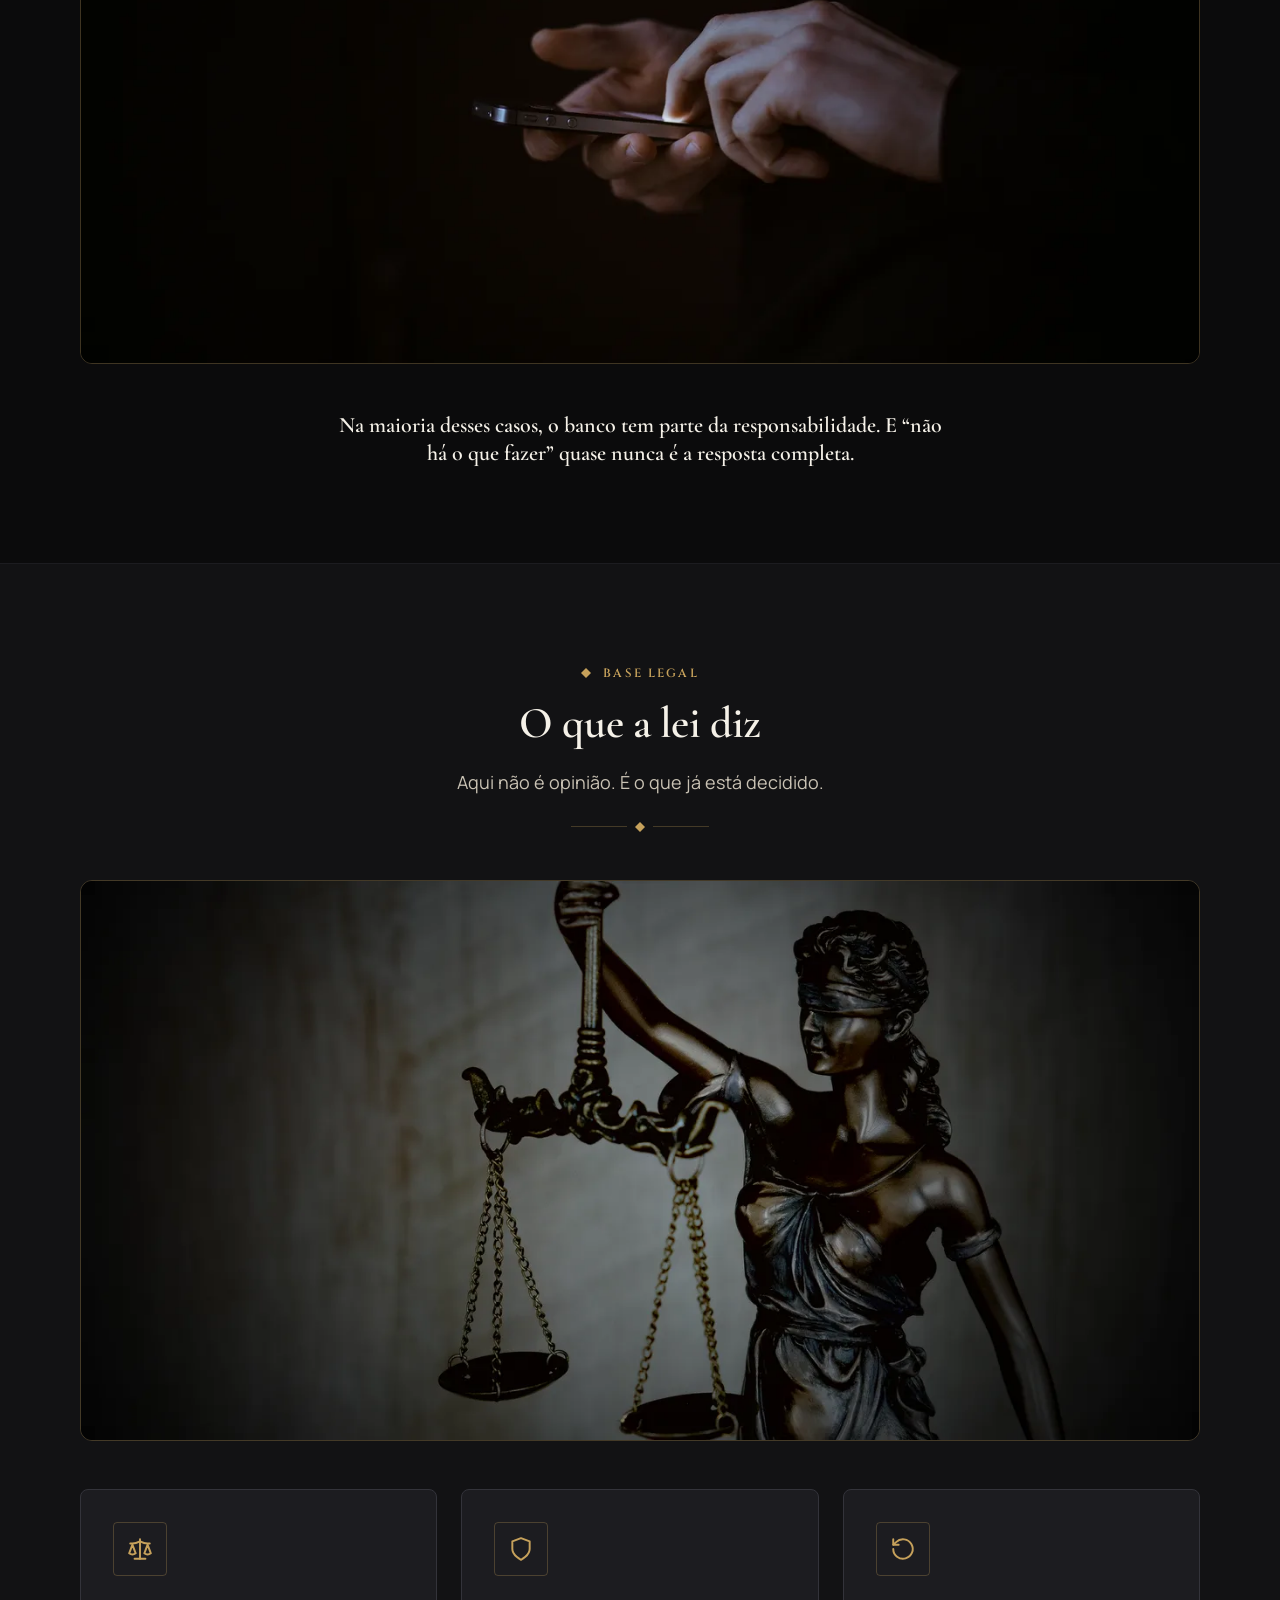
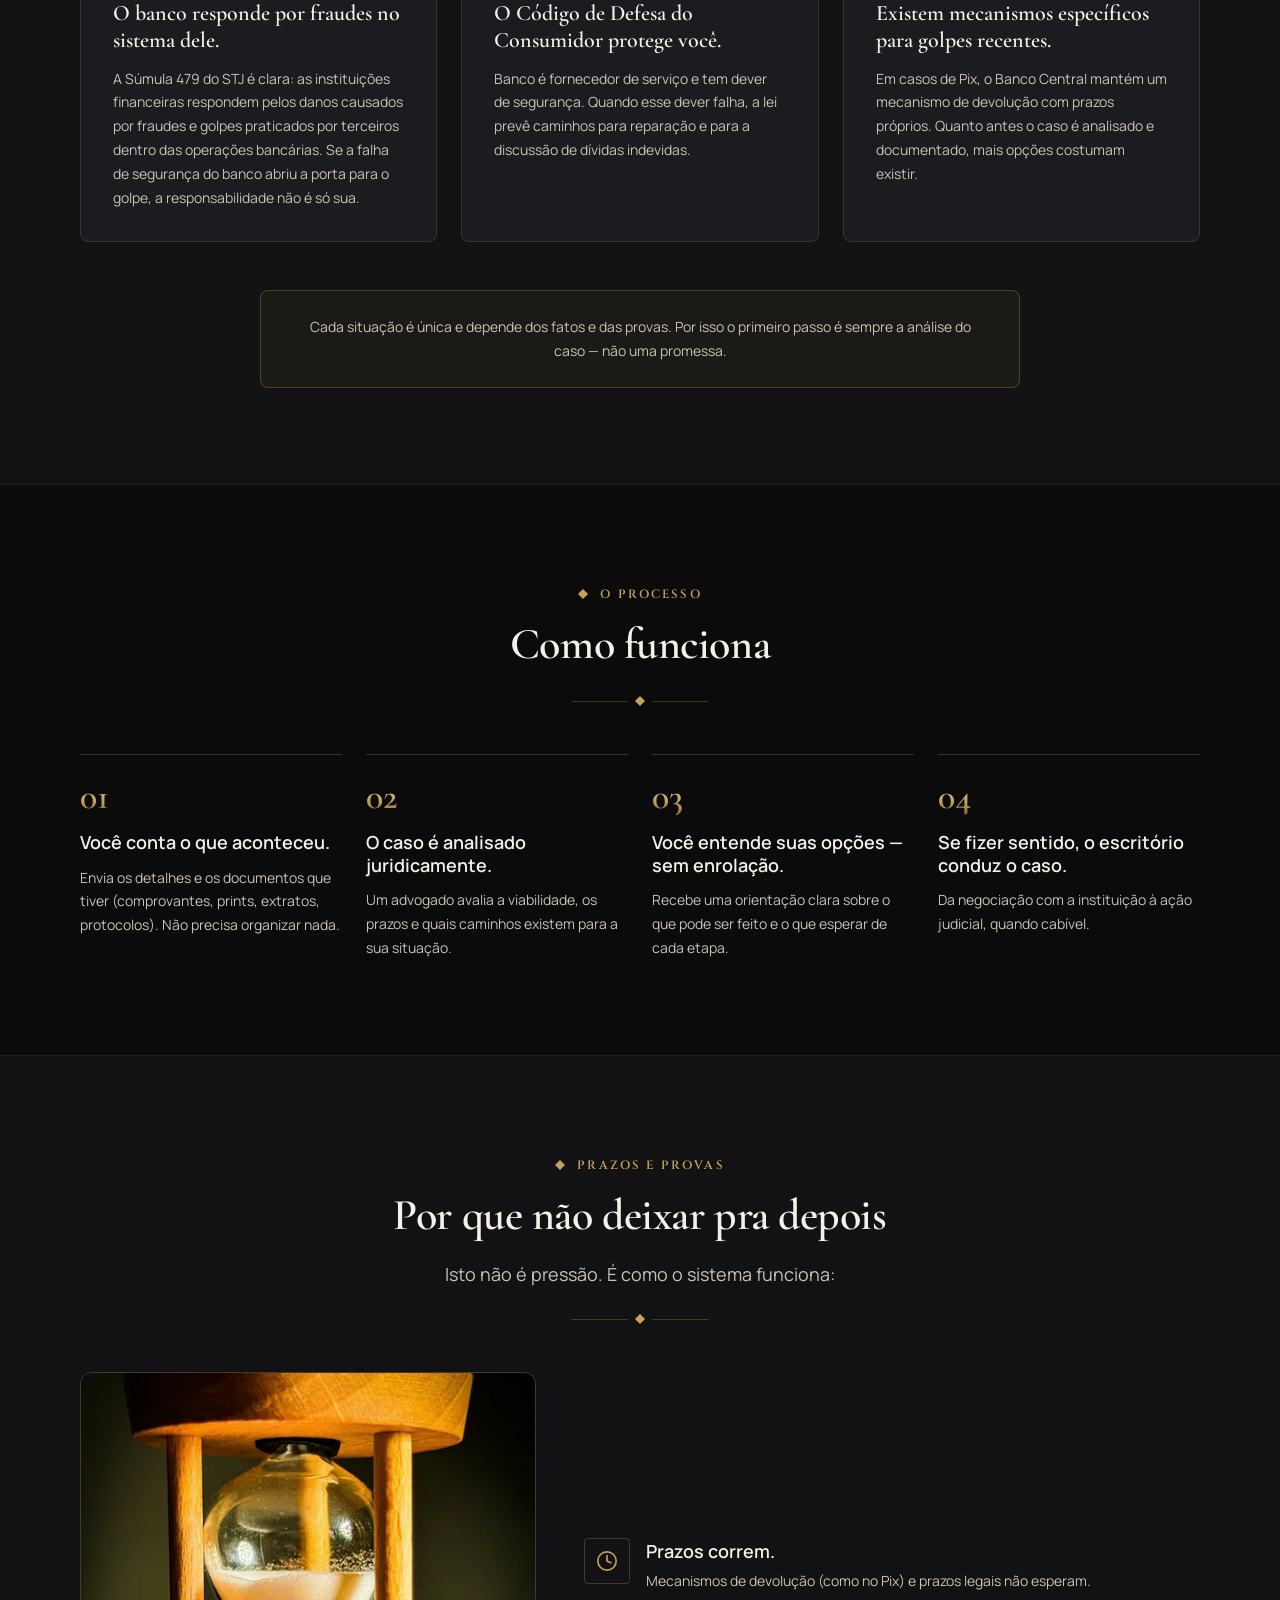
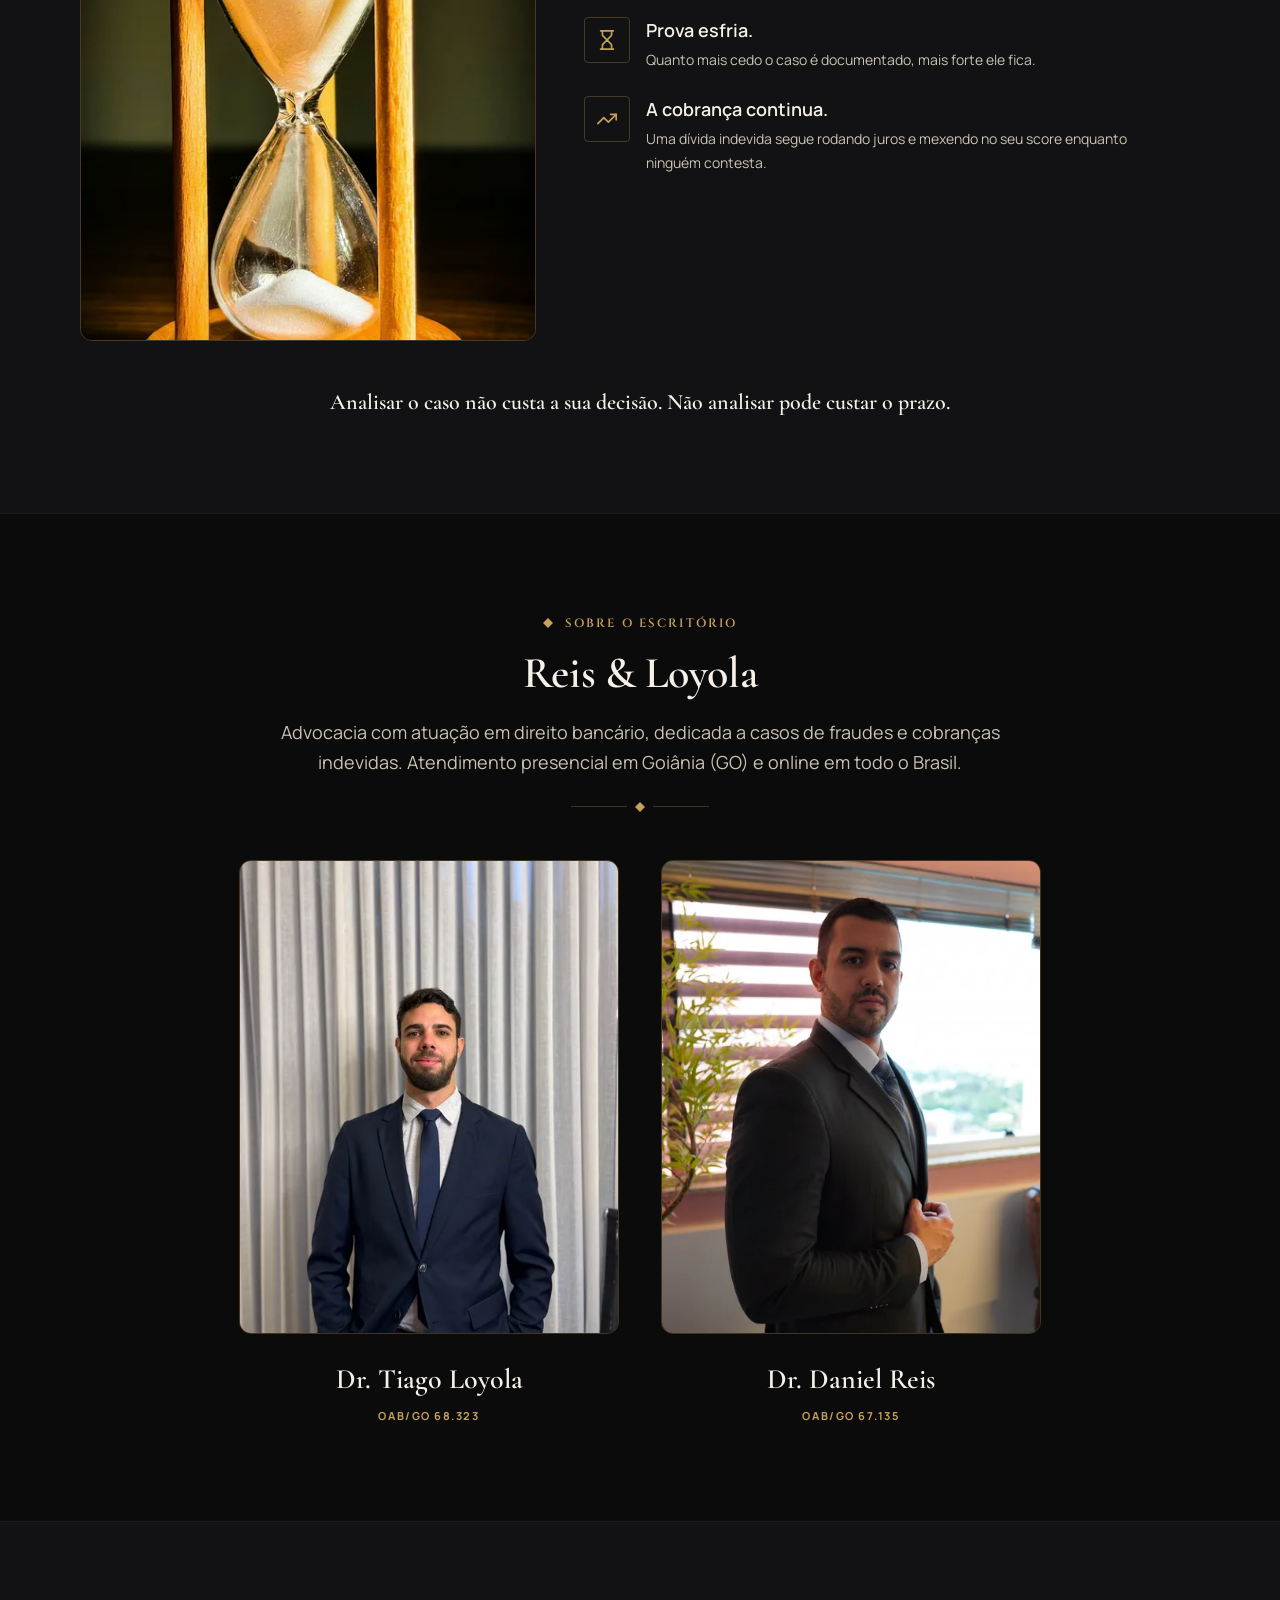
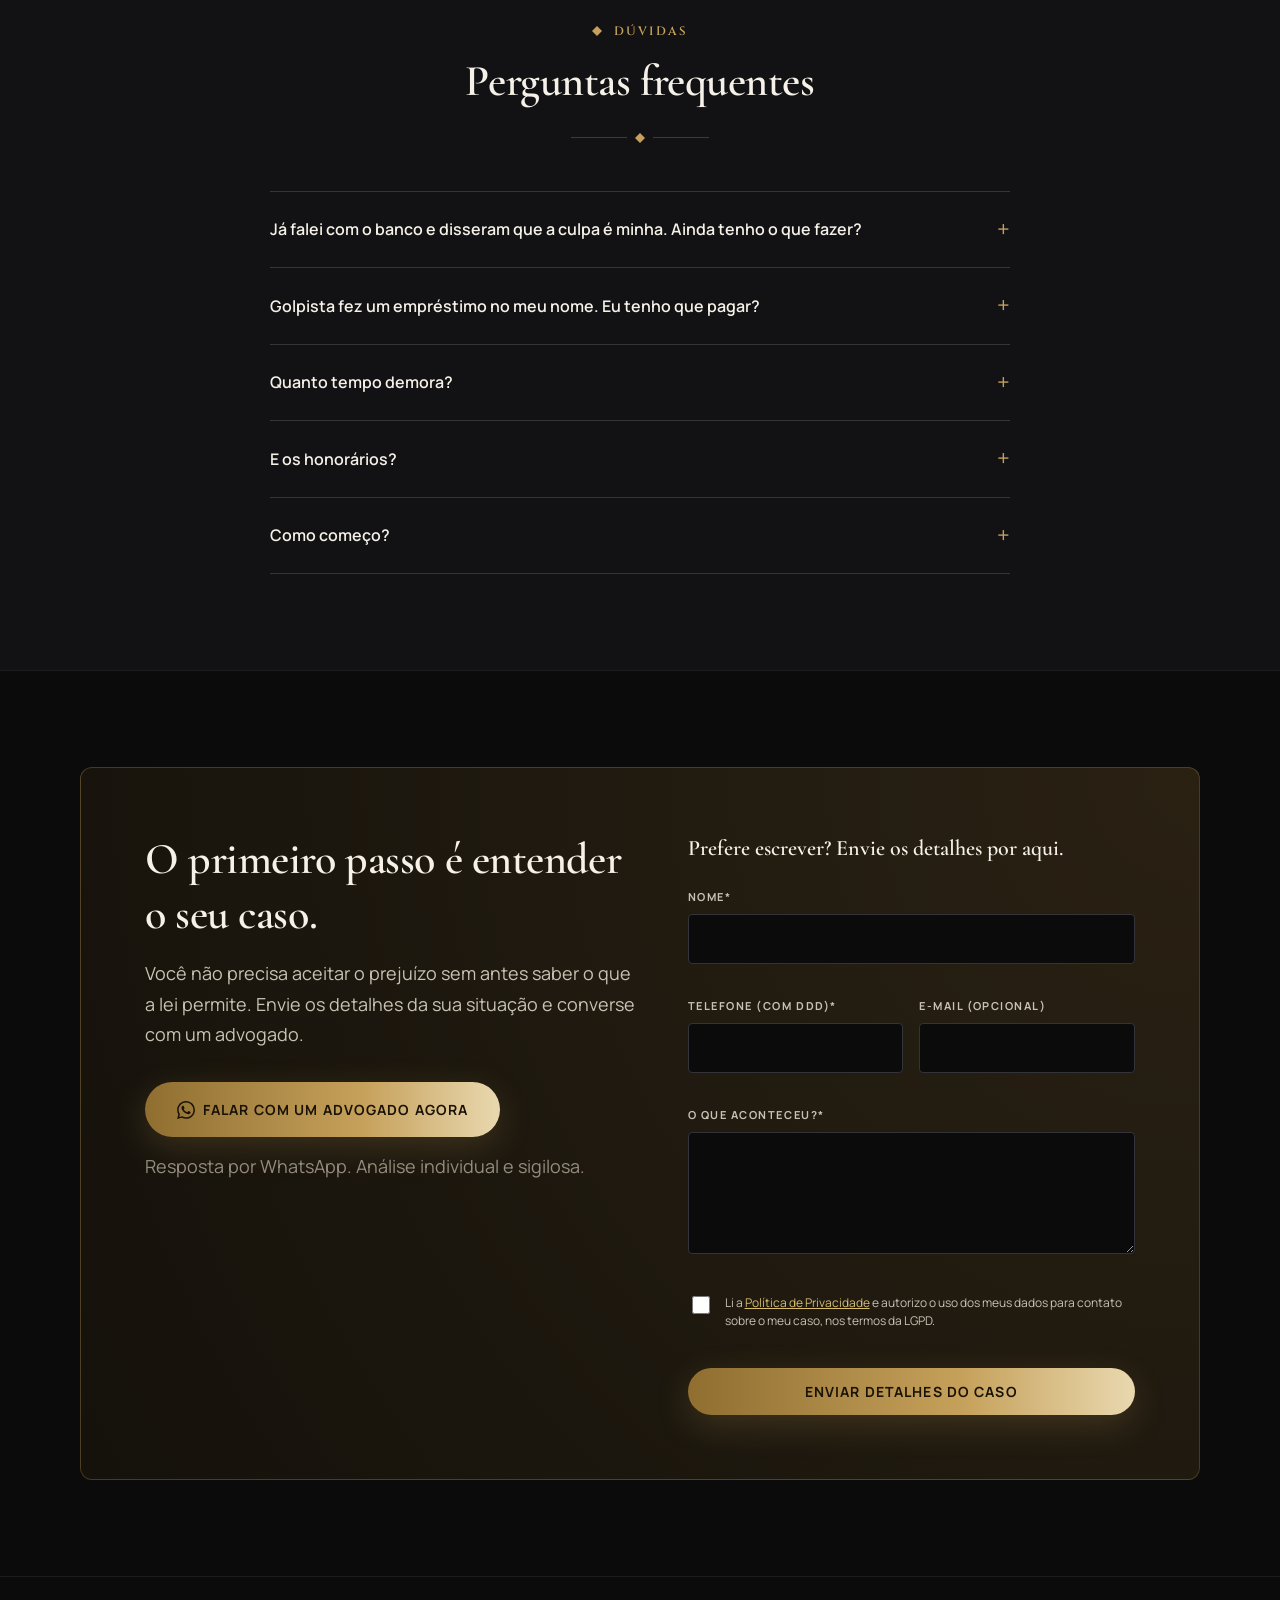
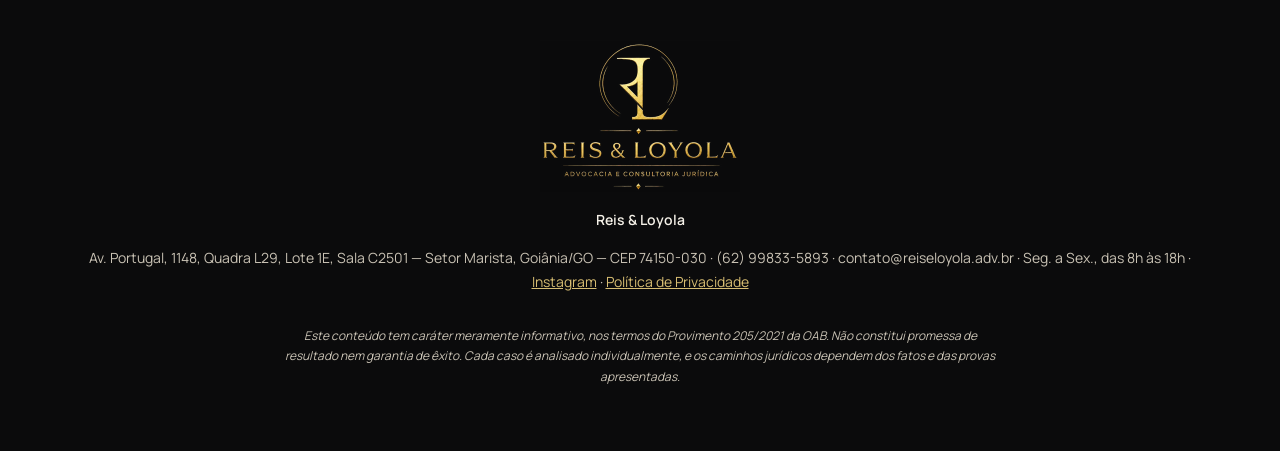
==== commit e31037dc: "Sobre preenchido (direito bancário, Goiânia/GO) + grafia Dr. Tiago Loyola sem H - practiceArea/cover" ====
--- a/site/index.html
+++ b/site/index.html
@@ -37,10 +37,9 @@
   <script src="js/main.js" defer></script>
 </head>
 <body>
-  <!-- GTM (noscript): descomente e substitua GTM_ID quando configurar o Google Tag Manager.
-  <noscript><iframe src="https://www.googletagmanager.com/ns.html?id=GTM_ID"
-    height="0" width="0" style="display:none;visibility:hidden"></iframe></noscript>
-  -->
+  <!-- GTM (noscript) — fallback para navegadores sem JavaScript -->
+  <noscript><iframe src="https://www.googletagmanager.com/ns.html?id=GTM-K5WRPXNB"
+    height="0" width="0" title="Google Tag Manager" hidden></iframe></noscript>
 
   <a class="skip-link" href="#conteudo">Ir para o conteúdo</a>
 
@@ -265,16 +264,16 @@
             Sobre o escritório
           </p>
           <h2 class="section__title">Reis &amp; Loyola</h2>
-          <p class="section__intro">Advocacia com atuação em <span data-cfg="practiceArea">[direito do consumidor / bancário]</span>, dedicada a casos de fraudes e cobranças indevidas. Atendimento <span data-cfg="coverage">[presencial em [cidade] e online em todo o Brasil]</span>.</p>
+          <p class="section__intro">Advocacia com atuação em <span data-cfg="practiceArea">direito bancário</span>, dedicada a casos de fraudes e cobranças indevidas. Atendimento <span data-cfg="coverage">presencial em Goiânia (GO) e online em todo o Brasil</span>.</p>
           <div class="divider-diamond" aria-hidden="true"><span></span><svg width="10" height="10" viewBox="0 0 12 12"><path d="M6 0l6 6-6 6-6-6z" fill="currentColor"/></svg><span></span></div>
         </div>
         <div class="grid grid--2 lawyers">
           <article class="lawyer reveal">
             <picture>
               <source type="image/webp" srcset="assets/img/thiago-480.webp?v=3 480w, assets/img/thiago-768.webp?v=3 768w" sizes="(min-width: 768px) 380px, 82vw">
-              <img class="lawyer__photo" src="assets/img/thiago-768.jpg?v=3" alt="Retrato profissional do advogado Thiago Loyola" width="768" height="960" loading="lazy" decoding="async">
+              <img class="lawyer__photo" src="assets/img/thiago-768.jpg?v=3" alt="Retrato profissional do advogado Tiago Loyola" width="768" height="960" loading="lazy" decoding="async">
             </picture>
-            <h3 class="lawyer__name" data-cfg="lawyers.thiago.name">Dr. Thiago Loyola</h3>
+            <h3 class="lawyer__name" data-cfg="lawyers.thiago.name">Dr. Tiago Loyola</h3>
             <p class="lawyer__oab" data-cfg="lawyers.thiago.oab">OAB/[UF] [nº]</p>
           </article>
           <article class="lawyer reveal" data-delay="90">
